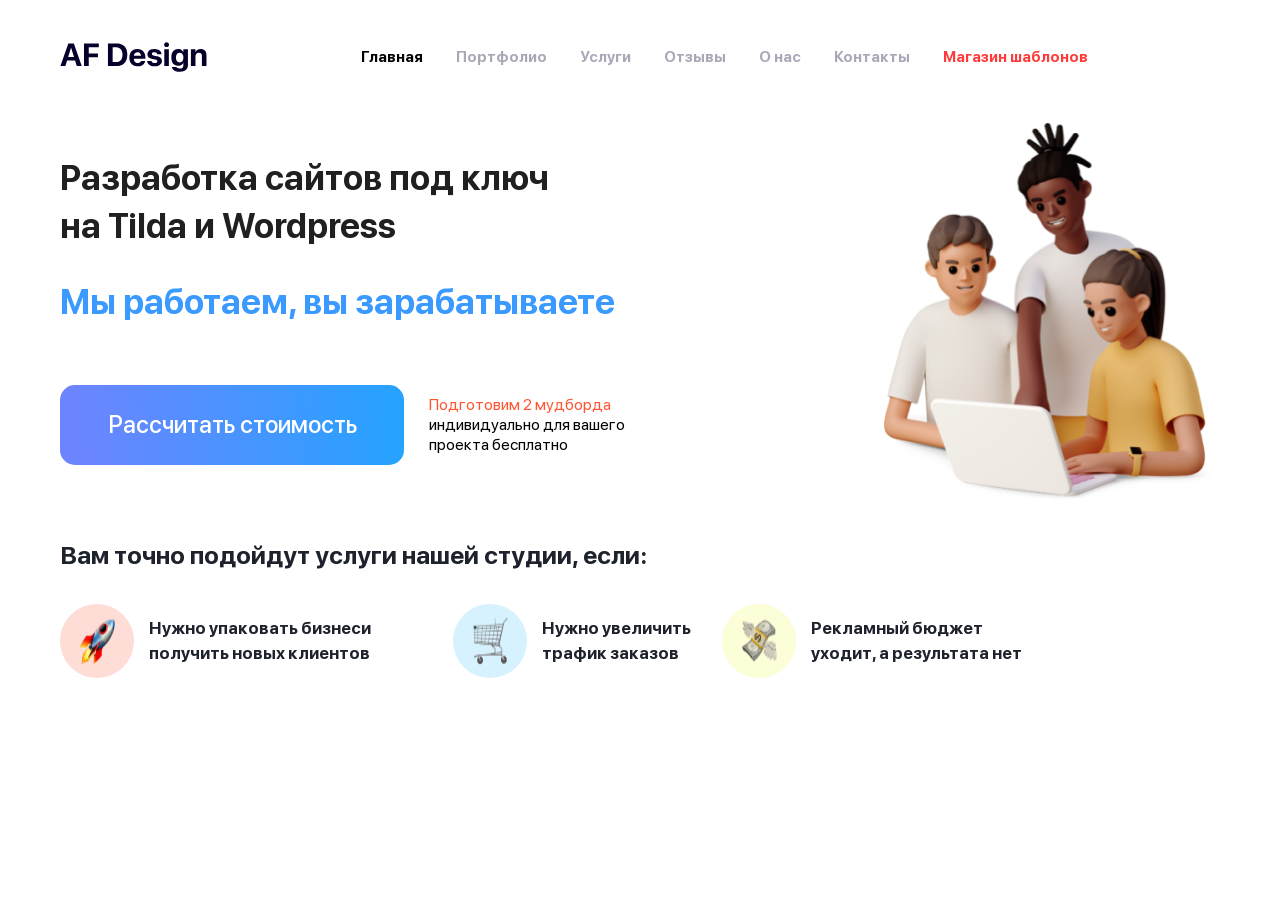
==== index.html @ 8004e356 "reasons block done" ====
<!DOCTYPE html>
<html lang="en">

<head>
  <meta charset="UTF-8">
  <meta http-equiv="X-UA-Compatible" content="IE=edge">
  <meta name="viewport" content="width=device-width, initial-scale=1.0">

  <link rel="stylesheet" href="css/normalize.css">
  <link href="css/style.min.css" rel="stylesheet">


  <title>AF Design</title>
</head>

<body>
  <section class="header">
    <div class="container header__container">

      <div class="header__nav-wrap">

        <a href="#" class="header__logo-link">
          <img class="header__logo" src="icons/AF Design.svg" alt="logo">
        </a>
        <button class="header__burger" type="button">
          <span class="header__burger-line"></span>
          <span class="header__burger-line"></span>
          <!-- <span class="header__burger-line"></span> -->
          <span class="header__burger-line"></span>
        </button>

        <nav class="header__nav nav">
          <ul class="nav__list">
            <li class="nav__item">
              <a href="#" class="nav__item-link">Главная</a>
            </li>
            <li class="nav__item">
              <a href="#" class="nav__item-link">Портфолио</a>
            </li>
            <li class="nav__item">
              <a href="#" class="nav__item-link">Услуги</a>
            </li>
            <li class="nav__item">
              <a href="#" class="nav__item-link">Отзывы</a>
            </li>
            <li class="nav__item">
              <a href="#" class="nav__item-link">О нас</a>
            </li>
            <li class="nav__item">
              <a href="#" class="nav__item-link">Контакты</a>
            </li>
            <li class="nav__item">
              <a href="#" class="nav__item-link">Магазин шаблонов</a>
            </li>
          </ul>
        </nav>

      </div>

    </div>
  </section>

  <section class="hero">
    <div class="container container-hero">
      <div class="hero__left">
        <h1 class="section-title hero__title title-reset">Разработка сайтов под ключ на Tilda и Wordpress</h1>

        <div class="section-title hero__subtitle">Мы работаем, вы зарабатываете</div>

        <div class="hero__btn-wrap">
          <button class="btn hero__btn">Рассчитать стоимость</button>

          <div class="hero__btn-text"><span>Подготовим 2 мудборда</span>
            индивидуально для вашего проекта бесплатно</div>
        </div>
      </div>

      <div class="hero__right hero__img"></div>

    </div>
  </section>

  <section class="reason">
    <div class="container">
      <h2 class="reason__title title-reset">Вам точно подойдут услуги нашей студии, если:</h2>

        <ul class="reason__list list-reset">
          <li class="reason__item">
            <div class="reason__img-block"></div>
            <div class="reason__descr">Нужно упаковать бизнеси получить новых клиентов</div>
          </li>
          <li class="reason__item">
            <div class="reason__img-block"></div>
            <div class="reason__descr">Нужно увеличить трафик заказов</div>
          </li>
          <li class="reason__item">
            <div class="reason__img-block"></div>
            <div class="reason__descr">Рекламный бюджет уходит, а результата нет</div>
          </li>
        </ul>

    </div>
  </section>



  <!-- JS -->
  <script src="js/burger.js"></script>
</body>

</html>
---- css/style.min.css ----
@font-face{font-family:"SFProDisplay";src:local("SFProDisplay Regular"),local("SFProDisplayRegular"),url("../fonts/SFProDisplayRegular.woff2") format("woff2"),url("../fonts/SFProDisplayRegular.woff") format("woff");font-weight:400;font-style:normal;font-display:swap}@font-face{font-family:"SFProDisplay";src:local("SFProDisplay Medium"),local("SFProDisplayMedium"),url("../fonts/SFProDisplayMedium.woff2") format("woff2"),url("../fonts/SFProDisplayMedium.woff") format("woff");font-weight:500;font-style:normal;font-display:swap}@font-face{font-family:"SFProDisplay";src:local("SFProDisplay Bold"),local("SFProDisplayBold"),url("../fonts/SFProDisplayBold.woff2") format("woff2"),url("../fonts/SFProDisplayBold.woff") format("woff");font-weight:700;font-style:normal;font-display:swap}html{-webkit-box-sizing:border-box;box-sizing:border-box}*{-webkit-box-sizing:inherit;box-sizing:inherit}*::before,*::after{-webkit-box-sizing:inherit;box-sizing:inherit}a{color:inherit;text-decoration:none}img,svg{max-width:100%}body{font-family:"SFProDisplay",sans-serif;font-weight:510;min-width:320px}.container{max-width:1190px;padding:0 15px;margin:0 auto}.title-reset{margin:0;padding:0}.list-reset{margin:0;padding:0;list-style:none}.nav__list{padding:0;margin:0}.nav__item{list-style:none;padding:0;margin:0}.section-title{font-weight:700;font-size:35px;line-height:48px;color:#202020}.btn{position:relative;display:inline-block;cursor:pointer;color:#fff;outline:none;background-color:#3a9aff;border-radius:3px;font-weight:510;font-size:17px;line-height:20px;z-index:10;-webkit-transition:outline .3s ease-in-out,background-color .3s ease-in-out;transition:outline .3s ease-in-out,background-color .3s ease-in-out}.btn:focus{outline:2px solid #3b32d4}.btn:hover{background-color:#2272c7}.btn:active{outline:2px solid #4543cf}.header__burger{display:none;position:relative;width:30px;height:30px;background-color:rgba(0,0,0,0);border-radius:5px;border:none;outline:none;cursor:pointer;color:#000}.header__burger-line{position:absolute;width:100%;height:3px;-webkit-transform:translateX(-50%);transform:translateX(-50%);background-color:currentColor;-webkit-transition:-webkit-transform .3s ease-in-out;transition:-webkit-transform .3s ease-in-out;transition:transform .3s ease-in-out;transition:transform .3s ease-in-out, -webkit-transform .3s ease-in-out}.header__burger-line:nth-child(1){top:25%;-webkit-transition:top .3s ease-in-out,-webkit-transform .3s ease-in-out;transition:top .3s ease-in-out,-webkit-transform .3s ease-in-out;transition:transform .3s ease-in-out,top .3s ease-in-out;transition:transform .3s ease-in-out,top .3s ease-in-out,-webkit-transform .3s ease-in-out}.header__burger-line:nth-child(2){width:70%;right:0;top:50%;-webkit-transform:translateY(-50%);transform:translateY(-50%);-webkit-transition:top .3s ease-in-out,-webkit-transform .3s ease-in-out;transition:top .3s ease-in-out,-webkit-transform .3s ease-in-out;transition:transform .3s ease-in-out,top .3s ease-in-out;transition:transform .3s ease-in-out,top .3s ease-in-out,-webkit-transform .3s ease-in-out}.header__burger-line:nth-child(3){bottom:25%;-webkit-transition:bottom .3s ease-in-out,-webkit-transform .3s ease-in-out;transition:bottom .3s ease-in-out,-webkit-transform .3s ease-in-out;transition:transform .3s ease-in-out,bottom .3s ease-in-out;transition:transform .3s ease-in-out,bottom .3s ease-in-out,-webkit-transform .3s ease-in-out}.burger--active .header__burger-line:nth-child(1){top:50%;left:0%;-webkit-transform:rotate(45deg);transform:rotate(45deg);-webkit-transition:top .3s ease-in-out,-webkit-transform .3s ease-in-out;transition:top .3s ease-in-out,-webkit-transform .3s ease-in-out;transition:transform .3s ease-in-out,top .3s ease-in-out;transition:transform .3s ease-in-out,top .3s ease-in-out,-webkit-transform .3s ease-in-out}.burger--active .header__burger-line:nth-child(2){top:50%;left:15%;-webkit-transform:rotate(-45deg);transform:rotate(-45deg);opacity:0;-webkit-transition:top .3s ease-in-out,opacity .4s ease-in-out,-webkit-transform .3s ease-in-out;transition:top .3s ease-in-out,opacity .4s ease-in-out,-webkit-transform .3s ease-in-out;transition:transform .3s ease-in-out,top .3s ease-in-out,opacity .4s ease-in-out;transition:transform .3s ease-in-out,top .3s ease-in-out,opacity .4s ease-in-out,-webkit-transform .3s ease-in-out}.burger--active .header__burger-line:nth-child(3){top:50%;left:0%;-webkit-transform:rotate(-45deg);transform:rotate(-45deg);-webkit-transition:bottom .3s ease-in-out,-webkit-transform .3s ease-in-out;transition:bottom .3s ease-in-out,-webkit-transform .3s ease-in-out;transition:transform .3s ease-in-out,bottom .3s ease-in-out;transition:transform .3s ease-in-out,bottom .3s ease-in-out,-webkit-transform .3s ease-in-out}.header{padding-top:42px;padding-bottom:21px}.header__nav-wrap{display:-webkit-box;display:-ms-flexbox;display:flex;-webkit-box-align:center;-ms-flex-align:center;align-items:center}.header__logo-link{position:relative;display:-webkit-box;display:-ms-flexbox;display:flex;outline:none;margin-right:154px;z-index:110}.nav__list{display:-webkit-box;display:-ms-flexbox;display:flex}.nav__item:not(:last-child){margin-right:33px}.nav__item-link{position:relative;font-size:15px;font-weight:510;line-height:18px;color:#aaa8b6;outline:none}.nav__item:first-child .nav__item-link{color:#000}.nav__item:last-child .nav__item-link{color:#ff3a3a}.nav__item-link::after{content:" ";position:absolute;width:100%;height:2px;left:0;bottom:-7px;background-color:#aaa8b6;-webkit-transform:scaleX(0);transform:scaleX(0);-webkit-transition:background-color .3s ease-in-out,-webkit-transform .3s ease-in-out;transition:background-color .3s ease-in-out,-webkit-transform .3s ease-in-out;transition:transform .3s ease-in-out,background-color .3s ease-in-out;transition:transform .3s ease-in-out,background-color .3s ease-in-out,-webkit-transform .3s ease-in-out}.nav__item-link:focus::after{-webkit-transform:scaleX(100%);transform:scaleX(100%)}.nav__item-link:hover::after{-webkit-transform:scaleX(100%);transform:scaleX(100%)}.nav__item-link:active::after{-webkit-transform:scaleX(100%);transform:scaleX(100%);background-color:#ff3a3a}@media(max-width: 1024px){.header__logo-link{margin-right:0}.header__nav-wrap{-webkit-box-pack:justify;-ms-flex-pack:justify;justify-content:space-between}}@media(max-width: 900px){.header__burger{display:block;z-index:110}.header__nav{position:absolute;right:0;top:0;width:100%;height:100vh;padding:30px;padding-top:150px;background-color:#fff;-webkit-box-shadow:0 0 25px #888;box-shadow:0 0 25px #888;overflow-y:auto;-webkit-transform:translateY(-120%);transform:translateY(-120%);visibility:hidden;z-index:100;-webkit-transition:-webkit-transform .3s ease-in-out;transition:-webkit-transform .3s ease-in-out;transition:transform .3s ease-in-out;transition:transform .3s ease-in-out, -webkit-transform .3s ease-in-out}.header__nav .nav__list{-webkit-box-orient:vertical;-webkit-box-direction:normal;-ms-flex-direction:column;flex-direction:column;-webkit-box-pack:start;-ms-flex-pack:start;justify-content:flex-start;text-align:center}.header__nav--active{visibility:visible;opacity:1;-webkit-transform:none;transform:none}.stop-scroll{overflow:hidden}.nav__item{margin-right:0}.nav__item:not(:last-child){margin-right:0;margin-bottom:50px}.header__burger{display:block}}.hero{padding-top:30px;padding-bottom:13px}.container-hero{display:-webkit-box;display:-ms-flexbox;display:flex}.hero__img{background-image:url("../img/hero-img.png");background-position:center right;background-size:contain;background-repeat:no-repeat}.hero__left{width:60%}.hero__right{width:100%}.hero__title{max-width:500px;padding-top:31px;margin-bottom:28px}.hero__subtitle{margin-bottom:59px;line-height:48px;color:#3a9aff}.hero__btn-wrap{width:100%;display:-webkit-box;display:-ms-flexbox;display:flex;-webkit-box-align:center;-ms-flex-align:center;align-items:center;margin-bottom:38px}.hero__btn{display:block;width:344px;min-height:80px;padding:28px 40px;margin-right:25px;background:linear-gradient(266.96deg, #25A3FF 0%, #6D84FF 97.16%);border:none;border-radius:15px;text-align:center;font-weight:500;font-size:24px;line-height:24px;color:#fff;outline:none}.hero__btn::before{content:"";display:block;opacity:0;position:absolute;top:0;left:0;width:100%;height:100%;background:linear-gradient(266.96deg, #25A3FF 0%, #6D84FF 1.16%);border-radius:15px;-webkit-transition:opacity .5s ease-in-out;transition:opacity .5s ease-in-out;z-index:-1000}.hero__btn:hover::before{opacity:1}.hero__btn-text{width:232px;min-height:60px;font-weight:400;font-size:16px;line-height:20px}.hero__btn-text span{color:#ff5631}@media(max-width: 800px){.hero__right{display:none}.container-hero{-webkit-box-pack:center;-ms-flex-pack:center;justify-content:center}.hero__left{width:100%;text-align:center}.hero__title{max-width:100%}.hero__btn-wrap{-webkit-box-pack:center;-ms-flex-pack:center;justify-content:center}}@media(max-width: 600px){.hero__btn-text{display:none}.section-title{font-size:25px}.hero__title{margin-bottom:10px}.hero__subtitle{margin-bottom:28px}.hero__btn{margin-right:0;width:100%}}@media(max-width: 428px){.hero__subtitle{font-size:20px}.hero__btn-wrap{margin-bottom:0}}.reason{padding-top:15px}.reason__title{margin-bottom:25px;font-weight:700;font-size:25px;line-height:48px;color:#1d222d}.reason__list{display:-webkit-box;display:-ms-flexbox;display:flex;-webkit-box-align:center;-ms-flex-align:center;align-items:center;-ms-flex-wrap:wrap;flex-wrap:wrap}.reason__item{display:-webkit-box;display:-ms-flexbox;display:flex;-webkit-box-pack:center;-ms-flex-pack:center;justify-content:center;-webkit-box-align:center;-ms-flex-align:center;align-items:center}.reason__item:not(:last-child){margin-right:54px}.reason__item:nth-child(2){margin-right:20px}.reason__item:nth-child(1) .reason__img-block{background-image:url(../icons/reasons/reasons-1.png);background-color:#feddd6}.reason__item:nth-child(2) .reason__img-block{background-image:url(../icons/reasons/reasons-2.png);background-color:#d6f2fe}.reason__item:nth-child(3) .reason__img-block{background-image:url(../icons/reasons/reasons-3.png);background-color:#fbfed6}.reason__img-block{width:74px;height:74px;padding:13px 20px;margin-right:15px;border-radius:100%;background-position:center center;background-size:35px 48px;background-repeat:no-repeat}.reason__descr{max-width:250px;font-weight:700;font-size:17px;line-height:25px;color:#1d222d}.reason__item:nth-child(1) .reason__descr{max-width:250px}.reason__item:nth-child(2) .reason__descr{max-width:160px}.reason__item:nth-child(3) .reason__descr{max-width:220px}@media(max-width: 1024px){.reason__item{margin-bottom:10px}}@media(max-width: 428px){.reason__title{font-size:20px;line-height:30px;text-align:center}.reason__item:nth-child(1) .reason__descr{max-width:200px}.reason__descr{font-size:15px}.reason__list{-webkit-box-pack:center;-ms-flex-pack:center;justify-content:center}.reason__item:not(:last-child){margin-right:0}.reason__item:nth-child(1) .reason__descr{max-width:200px}.reason__item:nth-child(2) .reason__descr{max-width:200px}.reason__item:nth-child(3) .reason__descr{max-width:200px}.reason__item{margin-bottom:15px}}/*# sourceMappingURL=style.min.css.map */
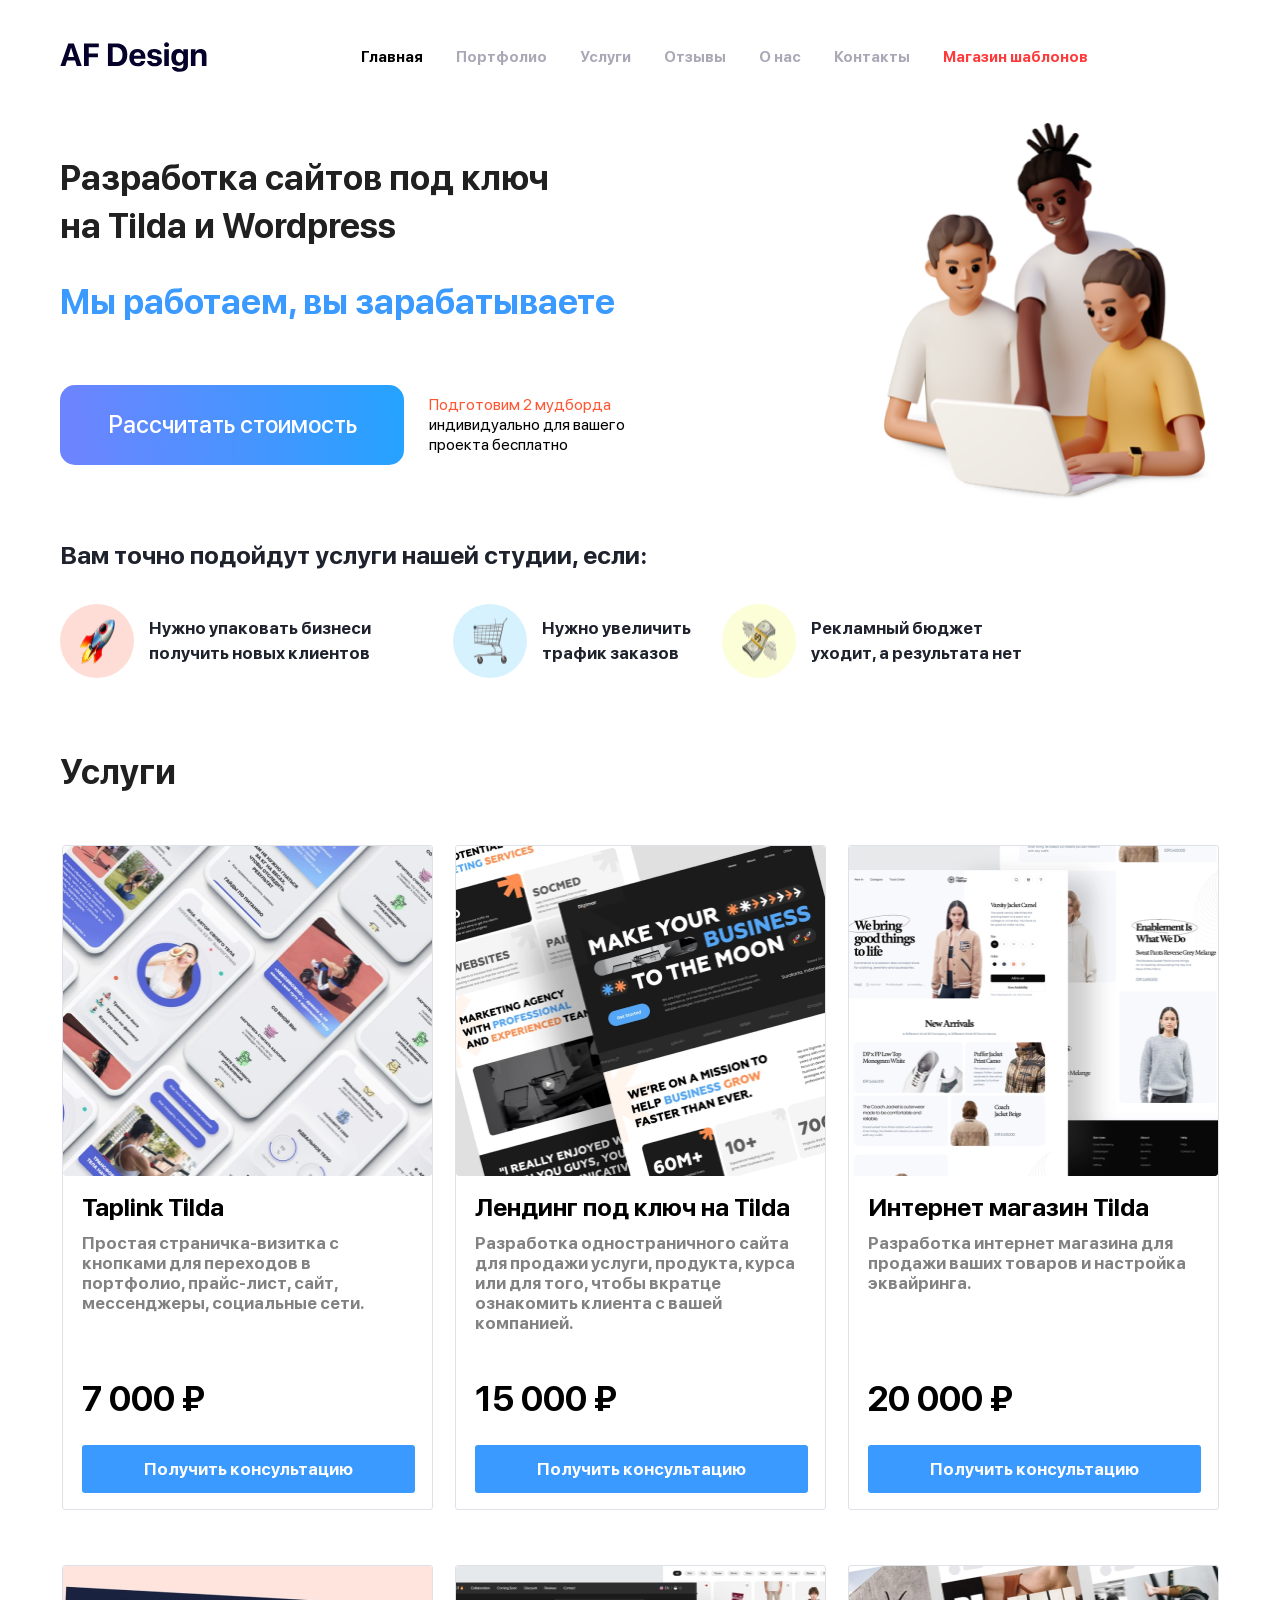
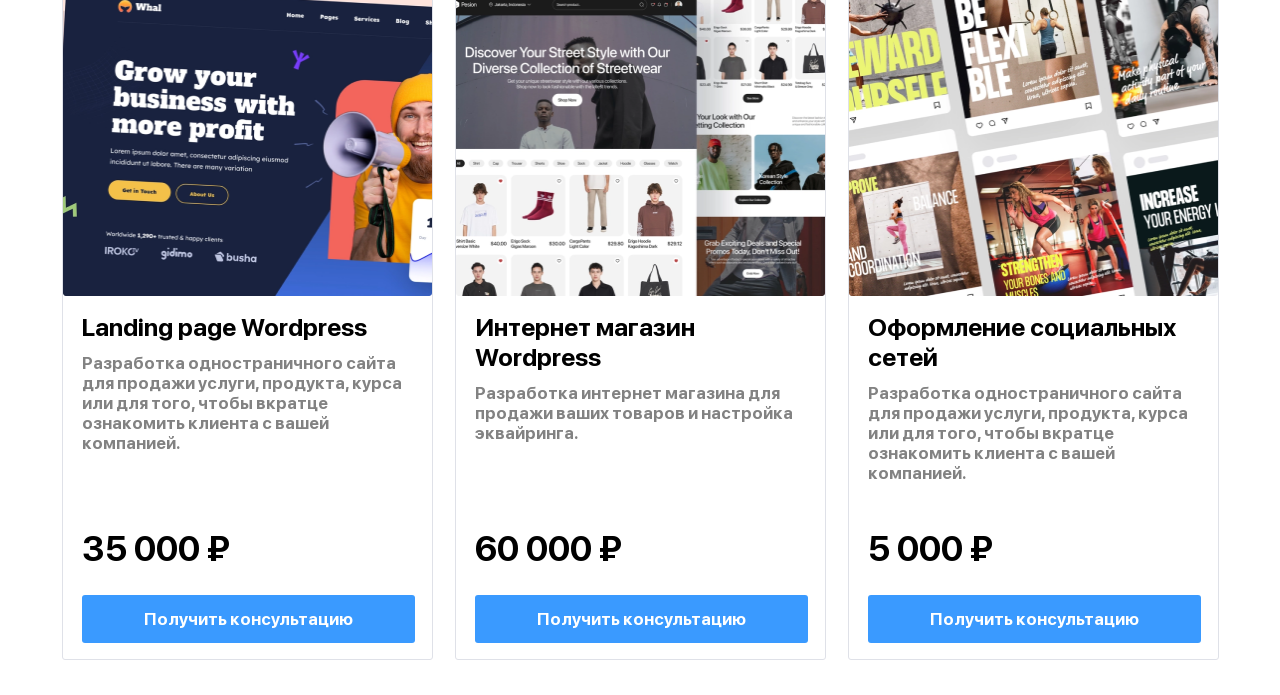
==== commit 48e0a439: "service section done" ====
--- a/index.html
+++ b/index.html
@@ -6,7 +6,7 @@
   <meta http-equiv="X-UA-Compatible" content="IE=edge">
   <meta name="viewport" content="width=device-width, initial-scale=1.0">
 
-  <link rel="stylesheet" href="css/normalize.css">
+  <link href="css/normalize.css" rel="stylesheet">
   <link href="css/style.min.css" rel="stylesheet">
 
 
@@ -19,7 +19,7 @@
 
       <div class="header__nav-wrap">
 
-        <a href="#" class="header__logo-link">
+        <a class="header__logo-link" href="#">
           <img class="header__logo" src="icons/AF Design.svg" alt="logo">
         </a>
         <button class="header__burger" type="button">
@@ -32,25 +32,25 @@
         <nav class="header__nav nav">
           <ul class="nav__list">
             <li class="nav__item">
-              <a href="#" class="nav__item-link">Главная</a>
-            </li>
-            <li class="nav__item">
-              <a href="#" class="nav__item-link">Портфолио</a>
-            </li>
-            <li class="nav__item">
-              <a href="#" class="nav__item-link">Услуги</a>
-            </li>
-            <li class="nav__item">
-              <a href="#" class="nav__item-link">Отзывы</a>
-            </li>
-            <li class="nav__item">
-              <a href="#" class="nav__item-link">О нас</a>
-            </li>
-            <li class="nav__item">
-              <a href="#" class="nav__item-link">Контакты</a>
-            </li>
-            <li class="nav__item">
-              <a href="#" class="nav__item-link">Магазин шаблонов</a>
+              <a class="nav__item-link" href="#">Главная</a>
+            </li>
+            <li class="nav__item">
+              <a class="nav__item-link" href="#">Портфолио</a>
+            </li>
+            <li class="nav__item">
+              <a class="nav__item-link" href="#">Услуги</a>
+            </li>
+            <li class="nav__item">
+              <a class="nav__item-link" href="#">Отзывы</a>
+            </li>
+            <li class="nav__item">
+              <a class="nav__item-link" href="#">О нас</a>
+            </li>
+            <li class="nav__item">
+              <a class="nav__item-link" href="#">Контакты</a>
+            </li>
+            <li class="nav__item">
+              <a class="nav__item-link" href="#">Магазин шаблонов</a>
             </li>
           </ul>
         </nav>
@@ -84,21 +84,125 @@
     <div class="container">
       <h2 class="reason__title title-reset">Вам точно подойдут услуги нашей студии, если:</h2>
 
-        <ul class="reason__list list-reset">
-          <li class="reason__item">
-            <div class="reason__img-block"></div>
-            <div class="reason__descr">Нужно упаковать бизнеси получить новых клиентов</div>
-          </li>
-          <li class="reason__item">
-            <div class="reason__img-block"></div>
-            <div class="reason__descr">Нужно увеличить трафик заказов</div>
-          </li>
-          <li class="reason__item">
-            <div class="reason__img-block"></div>
-            <div class="reason__descr">Рекламный бюджет уходит, а результата нет</div>
-          </li>
-        </ul>
-
+      <ul class="reason__list list-reset">
+        <li class="reason__item">
+          <div class="reason__img-block"></div>
+          <div class="reason__descr">Нужно упаковать бизнеси получить новых клиентов</div>
+        </li>
+        <li class="reason__item">
+          <div class="reason__img-block"></div>
+          <div class="reason__descr">Нужно увеличить трафик заказов</div>
+        </li>
+        <li class="reason__item">
+          <div class="reason__img-block"></div>
+          <div class="reason__descr">Рекламный бюджет уходит, а результата нет</div>
+        </li>
+      </ul>
+
+    </div>
+  </section>
+
+  <section class="service">
+    <div class="container">
+      <h2 class="section-title service__title title-reset">Услуги</h2>
+
+      <ul class="service__list list-reset">
+        <li class="service__item">
+
+          <div class="service__item-top">
+            <img class="service__item-img" src="img/service/taplink.png" alt="taplink">
+          </div>
+
+          <div class="service__item-bottom">
+            <h3 class="service__item-title title-reset">Taplink Tilda</h3>
+            <p class="service__item-text descr-reset">Простая страничка-визитка с кнопками для переходов в портфолио, прайс-лист, сайт, мессенджеры, социальные сети.
+            </p>
+            <span class="service__item-price">7 000 ₽ </span>
+            <button class="btn service__btn">Получить консультацию</button>
+          </div>
+
+
+
+        </li>
+        <li class="service__item">
+
+          <div class="service__item-top">
+            <img class="service__item-img" src="img/service/landing-tilda.png" alt="landing-tilda">
+          </div>
+
+
+          <div class="service__item-bottom">
+            <h3 class="service__item-title title-reset">Лендинг под ключ на Tilda</h3>
+            <p class="service__item-text descr-reset">Разработка одностраничного сайта для продажи услуги, продукта, курса или для того, чтобы вкратце ознакомить клиента с вашей компанией.</p>
+            <span class="service__item-price">15 000 ₽ </span>
+            <button class="btn service__btn">Получить консультацию</button>
+          </div>
+
+
+        </li>
+        <li class="service__item">
+
+          <div class="service__item-top">
+            <img class="service__item-img" src="img/service/eshop-tilda.png" alt="eshop-tilda">
+          </div>
+
+
+          <div class="service__item-bottom">
+            <h3 class="service__item-title title-reset">Интернет магазин Tilda</h3>
+            <p class="service__item-text descr-reset">Разработка интернет магазина для продажи ваших товаров и настройка эквайринга.</p>
+            <span class="service__item-price">20 000 ₽ </span>
+            <button class="btn service__btn">Получить консультацию</button>
+          </div>
+
+
+        </li>
+        <li class="service__item">
+
+          <div class="service__item-top">
+            <img class="service__item-img" src="img/service/landing-wordpress.png" alt="landing-wordpress">
+          </div>
+
+
+          <div class="service__item-bottom">
+            <h3 class="service__item-title title-reset">Landing page Wordpress</h3>
+            <p class="service__item-text descr-reset">Разработка одностраничного сайта для продажи услуги, продукта, курса или для того, чтобы вкратце ознакомить клиента с вашей компанией.</p>
+            <span class="service__item-price">35 000 ₽ </span>
+            <button class="btn service__btn">Получить консультацию</button>
+          </div>
+
+
+        </li>
+        <li class="service__item">
+
+          <div class="service__item-top">
+            <img class="service__item-img" src="img/service/eshop-wordpress.png" alt="eshop-wordpress">
+          </div>
+
+
+          <div class="service__item-bottom">
+            <h3 class="service__item-title title-reset">Интернет магазин Wordpress</h3>
+            <p class="service__item-text descr-reset">Разработка интернет магазина для продажи ваших товаров и настройка эквайринга.</p>
+            <span class="service__item-price">60 000 ₽ </span>
+            <button class="btn service__btn">Получить консультацию</button>
+          </div>
+
+
+        </li>
+        <li class="service__item">
+
+          <div class="service__item-top">
+            <img class="service__item-img" src="img/service/social.png" alt="social">
+          </div>
+
+
+          <div class="service__item-bottom">
+            <h3 class="service__item-title title-reset">Оформление социальных сетей</h3>
+            <p class="service__item-text descr-reset">Разработка одностраничного сайта для продажи услуги, продукта, курса или для того, чтобы вкратце ознакомить клиента с вашей компанией.</p>
+            <span class="service__item-price">5 000 ₽ </span>
+            <button class="btn service__btn">Получить консультацию</button>
+          </div>
+        </li>
+      </ul>
     </div>
   </section>
 
--- a/css/style.min.css
+++ b/css/style.min.css
@@ -1 +1 @@
-@font-face{font-family:"SFProDisplay";src:local("SFProDisplay Regular"),local("SFProDisplayRegular"),url("../fonts/SFProDisplayRegular.woff2") format("woff2"),url("../fonts/SFProDisplayRegular.woff") format("woff");font-weight:400;font-style:normal;font-display:swap}@font-face{font-family:"SFProDisplay";src:local("SFProDisplay Medium"),local("SFProDisplayMedium"),url("../fonts/SFProDisplayMedium.woff2") format("woff2"),url("../fonts/SFProDisplayMedium.woff") format("woff");font-weight:500;font-style:normal;font-display:swap}@font-face{font-family:"SFProDisplay";src:local("SFProDisplay Bold"),local("SFProDisplayBold"),url("../fonts/SFProDisplayBold.woff2") format("woff2"),url("../fonts/SFProDisplayBold.woff") format("woff");font-weight:700;font-style:normal;font-display:swap}html{-webkit-box-sizing:border-box;box-sizing:border-box}*{-webkit-box-sizing:inherit;box-sizing:inherit}*::before,*::after{-webkit-box-sizing:inherit;box-sizing:inherit}a{color:inherit;text-decoration:none}img,svg{max-width:100%}body{font-family:"SFProDisplay",sans-serif;font-weight:510;min-width:320px}.container{max-width:1190px;padding:0 15px;margin:0 auto}.title-reset{margin:0;padding:0}.list-reset{margin:0;padding:0;list-style:none}.nav__list{padding:0;margin:0}.nav__item{list-style:none;padding:0;margin:0}.section-title{font-weight:700;font-size:35px;line-height:48px;color:#202020}.btn{position:relative;display:inline-block;cursor:pointer;color:#fff;outline:none;background-color:#3a9aff;border-radius:3px;font-weight:510;font-size:17px;line-height:20px;z-index:10;-webkit-transition:outline .3s ease-in-out,background-color .3s ease-in-out;transition:outline .3s ease-in-out,background-color .3s ease-in-out}.btn:focus{outline:2px solid #3b32d4}.btn:hover{background-color:#2272c7}.btn:active{outline:2px solid #4543cf}.header__burger{display:none;position:relative;width:30px;height:30px;background-color:rgba(0,0,0,0);border-radius:5px;border:none;outline:none;cursor:pointer;color:#000}.header__burger-line{position:absolute;width:100%;height:3px;-webkit-transform:translateX(-50%);transform:translateX(-50%);background-color:currentColor;-webkit-transition:-webkit-transform .3s ease-in-out;transition:-webkit-transform .3s ease-in-out;transition:transform .3s ease-in-out;transition:transform .3s ease-in-out, -webkit-transform .3s ease-in-out}.header__burger-line:nth-child(1){top:25%;-webkit-transition:top .3s ease-in-out,-webkit-transform .3s ease-in-out;transition:top .3s ease-in-out,-webkit-transform .3s ease-in-out;transition:transform .3s ease-in-out,top .3s ease-in-out;transition:transform .3s ease-in-out,top .3s ease-in-out,-webkit-transform .3s ease-in-out}.header__burger-line:nth-child(2){width:70%;right:0;top:50%;-webkit-transform:translateY(-50%);transform:translateY(-50%);-webkit-transition:top .3s ease-in-out,-webkit-transform .3s ease-in-out;transition:top .3s ease-in-out,-webkit-transform .3s ease-in-out;transition:transform .3s ease-in-out,top .3s ease-in-out;transition:transform .3s ease-in-out,top .3s ease-in-out,-webkit-transform .3s ease-in-out}.header__burger-line:nth-child(3){bottom:25%;-webkit-transition:bottom .3s ease-in-out,-webkit-transform .3s ease-in-out;transition:bottom .3s ease-in-out,-webkit-transform .3s ease-in-out;transition:transform .3s ease-in-out,bottom .3s ease-in-out;transition:transform .3s ease-in-out,bottom .3s ease-in-out,-webkit-transform .3s ease-in-out}.burger--active .header__burger-line:nth-child(1){top:50%;left:0%;-webkit-transform:rotate(45deg);transform:rotate(45deg);-webkit-transition:top .3s ease-in-out,-webkit-transform .3s ease-in-out;transition:top .3s ease-in-out,-webkit-transform .3s ease-in-out;transition:transform .3s ease-in-out,top .3s ease-in-out;transition:transform .3s ease-in-out,top .3s ease-in-out,-webkit-transform .3s ease-in-out}.burger--active .header__burger-line:nth-child(2){top:50%;left:15%;-webkit-transform:rotate(-45deg);transform:rotate(-45deg);opacity:0;-webkit-transition:top .3s ease-in-out,opacity .4s ease-in-out,-webkit-transform .3s ease-in-out;transition:top .3s ease-in-out,opacity .4s ease-in-out,-webkit-transform .3s ease-in-out;transition:transform .3s ease-in-out,top .3s ease-in-out,opacity .4s ease-in-out;transition:transform .3s ease-in-out,top .3s ease-in-out,opacity .4s ease-in-out,-webkit-transform .3s ease-in-out}.burger--active .header__burger-line:nth-child(3){top:50%;left:0%;-webkit-transform:rotate(-45deg);transform:rotate(-45deg);-webkit-transition:bottom .3s ease-in-out,-webkit-transform .3s ease-in-out;transition:bottom .3s ease-in-out,-webkit-transform .3s ease-in-out;transition:transform .3s ease-in-out,bottom .3s ease-in-out;transition:transform .3s ease-in-out,bottom .3s ease-in-out,-webkit-transform .3s ease-in-out}.header{padding-top:42px;padding-bottom:21px}.header__nav-wrap{display:-webkit-box;display:-ms-flexbox;display:flex;-webkit-box-align:center;-ms-flex-align:center;align-items:center}.header__logo-link{position:relative;display:-webkit-box;display:-ms-flexbox;display:flex;outline:none;margin-right:154px;z-index:110}.nav__list{display:-webkit-box;display:-ms-flexbox;display:flex}.nav__item:not(:last-child){margin-right:33px}.nav__item-link{position:relative;font-size:15px;font-weight:510;line-height:18px;color:#aaa8b6;outline:none}.nav__item:first-child .nav__item-link{color:#000}.nav__item:last-child .nav__item-link{color:#ff3a3a}.nav__item-link::after{content:" ";position:absolute;width:100%;height:2px;left:0;bottom:-7px;background-color:#aaa8b6;-webkit-transform:scaleX(0);transform:scaleX(0);-webkit-transition:background-color .3s ease-in-out,-webkit-transform .3s ease-in-out;transition:background-color .3s ease-in-out,-webkit-transform .3s ease-in-out;transition:transform .3s ease-in-out,background-color .3s ease-in-out;transition:transform .3s ease-in-out,background-color .3s ease-in-out,-webkit-transform .3s ease-in-out}.nav__item-link:focus::after{-webkit-transform:scaleX(100%);transform:scaleX(100%)}.nav__item-link:hover::after{-webkit-transform:scaleX(100%);transform:scaleX(100%)}.nav__item-link:active::after{-webkit-transform:scaleX(100%);transform:scaleX(100%);background-color:#ff3a3a}@media(max-width: 1024px){.header__logo-link{margin-right:0}.header__nav-wrap{-webkit-box-pack:justify;-ms-flex-pack:justify;justify-content:space-between}}@media(max-width: 900px){.header__burger{display:block;z-index:110}.header__nav{position:absolute;right:0;top:0;width:100%;height:100vh;padding:30px;padding-top:150px;background-color:#fff;-webkit-box-shadow:0 0 25px #888;box-shadow:0 0 25px #888;overflow-y:auto;-webkit-transform:translateY(-120%);transform:translateY(-120%);visibility:hidden;z-index:100;-webkit-transition:-webkit-transform .3s ease-in-out;transition:-webkit-transform .3s ease-in-out;transition:transform .3s ease-in-out;transition:transform .3s ease-in-out, -webkit-transform .3s ease-in-out}.header__nav .nav__list{-webkit-box-orient:vertical;-webkit-box-direction:normal;-ms-flex-direction:column;flex-direction:column;-webkit-box-pack:start;-ms-flex-pack:start;justify-content:flex-start;text-align:center}.header__nav--active{visibility:visible;opacity:1;-webkit-transform:none;transform:none}.stop-scroll{overflow:hidden}.nav__item{margin-right:0}.nav__item:not(:last-child){margin-right:0;margin-bottom:50px}.header__burger{display:block}}.hero{padding-top:30px;padding-bottom:13px}.container-hero{display:-webkit-box;display:-ms-flexbox;display:flex}.hero__img{background-image:url("../img/hero-img.png");background-position:center right;background-size:contain;background-repeat:no-repeat}.hero__left{width:60%}.hero__right{width:100%}.hero__title{max-width:500px;padding-top:31px;margin-bottom:28px}.hero__subtitle{margin-bottom:59px;line-height:48px;color:#3a9aff}.hero__btn-wrap{width:100%;display:-webkit-box;display:-ms-flexbox;display:flex;-webkit-box-align:center;-ms-flex-align:center;align-items:center;margin-bottom:38px}.hero__btn{display:block;width:344px;min-height:80px;padding:28px 40px;margin-right:25px;background:linear-gradient(266.96deg, #25A3FF 0%, #6D84FF 97.16%);border:none;border-radius:15px;text-align:center;font-weight:500;font-size:24px;line-height:24px;color:#fff;outline:none}.hero__btn::before{content:"";display:block;opacity:0;position:absolute;top:0;left:0;width:100%;height:100%;background:linear-gradient(266.96deg, #25A3FF 0%, #6D84FF 1.16%);border-radius:15px;-webkit-transition:opacity .5s ease-in-out;transition:opacity .5s ease-in-out;z-index:-1000}.hero__btn:hover::before{opacity:1}.hero__btn-text{width:232px;min-height:60px;font-weight:400;font-size:16px;line-height:20px}.hero__btn-text span{color:#ff5631}@media(max-width: 800px){.hero__right{display:none}.container-hero{-webkit-box-pack:center;-ms-flex-pack:center;justify-content:center}.hero__left{width:100%;text-align:center}.hero__title{max-width:100%}.hero__btn-wrap{-webkit-box-pack:center;-ms-flex-pack:center;justify-content:center}}@media(max-width: 600px){.hero__btn-text{display:none}.section-title{font-size:25px}.hero__title{margin-bottom:10px}.hero__subtitle{margin-bottom:28px}.hero__btn{margin-right:0;width:100%}}@media(max-width: 428px){.hero__subtitle{font-size:20px}.hero__btn-wrap{margin-bottom:0}}.reason{padding-top:15px}.reason__title{margin-bottom:25px;font-weight:700;font-size:25px;line-height:48px;color:#1d222d}.reason__list{display:-webkit-box;display:-ms-flexbox;display:flex;-webkit-box-align:center;-ms-flex-align:center;align-items:center;-ms-flex-wrap:wrap;flex-wrap:wrap}.reason__item{display:-webkit-box;display:-ms-flexbox;display:flex;-webkit-box-pack:center;-ms-flex-pack:center;justify-content:center;-webkit-box-align:center;-ms-flex-align:center;align-items:center}.reason__item:not(:last-child){margin-right:54px}.reason__item:nth-child(2){margin-right:20px}.reason__item:nth-child(1) .reason__img-block{background-image:url(../icons/reasons/reasons-1.png);background-color:#feddd6}.reason__item:nth-child(2) .reason__img-block{background-image:url(../icons/reasons/reasons-2.png);background-color:#d6f2fe}.reason__item:nth-child(3) .reason__img-block{background-image:url(../icons/reasons/reasons-3.png);background-color:#fbfed6}.reason__img-block{width:74px;height:74px;padding:13px 20px;margin-right:15px;border-radius:100%;background-position:center center;background-size:35px 48px;background-repeat:no-repeat}.reason__descr{max-width:250px;font-weight:700;font-size:17px;line-height:25px;color:#1d222d}.reason__item:nth-child(1) .reason__descr{max-width:250px}.reason__item:nth-child(2) .reason__descr{max-width:160px}.reason__item:nth-child(3) .reason__descr{max-width:220px}@media(max-width: 1024px){.reason__item{margin-bottom:10px}}@media(max-width: 428px){.reason__title{font-size:20px;line-height:30px;text-align:center}.reason__item:nth-child(1) .reason__descr{max-width:200px}.reason__descr{font-size:15px}.reason__list{-webkit-box-pack:center;-ms-flex-pack:center;justify-content:center}.reason__item:not(:last-child){margin-right:0}.reason__item:nth-child(1) .reason__descr{max-width:200px}.reason__item:nth-child(2) .reason__descr{max-width:200px}.reason__item:nth-child(3) .reason__descr{max-width:200px}.reason__item{margin-bottom:15px}}/*# sourceMappingURL=style.min.css.map */+@font-face{font-family:"SFProDisplay";src:local("SFProDisplay Regular"),local("SFProDisplayRegular"),url("../fonts/SFProDisplayRegular.woff2") format("woff2"),url("../fonts/SFProDisplayRegular.woff") format("woff");font-weight:400;font-style:normal;font-display:swap}@font-face{font-family:"SFProDisplay";src:local("SFProDisplay Medium"),local("SFProDisplayMedium"),url("../fonts/SFProDisplayMedium.woff2") format("woff2"),url("../fonts/SFProDisplayMedium.woff") format("woff");font-weight:500;font-style:normal;font-display:swap}@font-face{font-family:"SFProDisplay";src:local("SFProDisplay Bold"),local("SFProDisplayBold"),url("../fonts/SFProDisplayBold.woff2") format("woff2"),url("../fonts/SFProDisplayBold.woff") format("woff");font-weight:700;font-style:normal;font-display:swap}html{-webkit-box-sizing:border-box;box-sizing:border-box}*{-webkit-box-sizing:inherit;box-sizing:inherit}*::before,*::after{-webkit-box-sizing:inherit;box-sizing:inherit}a{color:inherit;text-decoration:none}img,svg{max-width:100%}body{font-family:"SFProDisplay",sans-serif;font-weight:510;min-width:320px}.container{max-width:1190px;padding:0 15px;margin:0 auto}.title-reset{margin:0;padding:0}.descr-reset{margin:0;padding:0}.list-reset{margin:0;padding:0;list-style:none}.nav__list{padding:0;margin:0}.nav__item{list-style:none;padding:0;margin:0}.section-title{font-weight:700;font-size:35px;line-height:48px;color:#202020}.btn{position:relative;display:inline-block;cursor:pointer;color:#fff;outline:none;background-color:#3a9aff;border-radius:3px;font-weight:510;font-size:17px;line-height:20px;z-index:10;-webkit-transition:outline .3s ease-in-out,background-color .3s ease-in-out;transition:outline .3s ease-in-out,background-color .3s ease-in-out}.btn:focus{outline:2px solid #3b32d4}.btn:hover{background-color:#2272c7}.btn:active{outline:2px solid #4543cf}.header__burger{display:none;position:relative;width:30px;height:30px;background-color:rgba(0,0,0,0);border-radius:5px;border:none;outline:none;cursor:pointer;color:#000}.header__burger-line{position:absolute;width:100%;height:3px;-webkit-transform:translateX(-50%);transform:translateX(-50%);background-color:currentColor;-webkit-transition:-webkit-transform .3s ease-in-out;transition:-webkit-transform .3s ease-in-out;transition:transform .3s ease-in-out;transition:transform .3s ease-in-out, -webkit-transform .3s ease-in-out}.header__burger-line:nth-child(1){top:25%;-webkit-transition:top .3s ease-in-out,-webkit-transform .3s ease-in-out;transition:top .3s ease-in-out,-webkit-transform .3s ease-in-out;transition:transform .3s ease-in-out,top .3s ease-in-out;transition:transform .3s ease-in-out,top .3s ease-in-out,-webkit-transform .3s ease-in-out}.header__burger-line:nth-child(2){width:70%;right:0;top:50%;-webkit-transform:translateY(-50%);transform:translateY(-50%);-webkit-transition:top .3s ease-in-out,-webkit-transform .3s ease-in-out;transition:top .3s ease-in-out,-webkit-transform .3s ease-in-out;transition:transform .3s ease-in-out,top .3s ease-in-out;transition:transform .3s ease-in-out,top .3s ease-in-out,-webkit-transform .3s ease-in-out}.header__burger-line:nth-child(3){bottom:25%;-webkit-transition:bottom .3s ease-in-out,-webkit-transform .3s ease-in-out;transition:bottom .3s ease-in-out,-webkit-transform .3s ease-in-out;transition:transform .3s ease-in-out,bottom .3s ease-in-out;transition:transform .3s ease-in-out,bottom .3s ease-in-out,-webkit-transform .3s ease-in-out}.burger--active .header__burger-line:nth-child(1){top:50%;left:0%;-webkit-transform:rotate(45deg);transform:rotate(45deg);-webkit-transition:top .3s ease-in-out,-webkit-transform .3s ease-in-out;transition:top .3s ease-in-out,-webkit-transform .3s ease-in-out;transition:transform .3s ease-in-out,top .3s ease-in-out;transition:transform .3s ease-in-out,top .3s ease-in-out,-webkit-transform .3s ease-in-out}.burger--active .header__burger-line:nth-child(2){top:50%;left:15%;-webkit-transform:rotate(-45deg);transform:rotate(-45deg);opacity:0;-webkit-transition:top .3s ease-in-out,opacity .4s ease-in-out,-webkit-transform .3s ease-in-out;transition:top .3s ease-in-out,opacity .4s ease-in-out,-webkit-transform .3s ease-in-out;transition:transform .3s ease-in-out,top .3s ease-in-out,opacity .4s ease-in-out;transition:transform .3s ease-in-out,top .3s ease-in-out,opacity .4s ease-in-out,-webkit-transform .3s ease-in-out}.burger--active .header__burger-line:nth-child(3){top:50%;left:0%;-webkit-transform:rotate(-45deg);transform:rotate(-45deg);-webkit-transition:bottom .3s ease-in-out,-webkit-transform .3s ease-in-out;transition:bottom .3s ease-in-out,-webkit-transform .3s ease-in-out;transition:transform .3s ease-in-out,bottom .3s ease-in-out;transition:transform .3s ease-in-out,bottom .3s ease-in-out,-webkit-transform .3s ease-in-out}.header{padding-top:42px;padding-bottom:21px}.header__nav-wrap{display:-webkit-box;display:-ms-flexbox;display:flex;-webkit-box-align:center;-ms-flex-align:center;align-items:center}.header__logo-link{position:relative;display:-webkit-box;display:-ms-flexbox;display:flex;outline:none;margin-right:154px;z-index:110}.nav__list{display:-webkit-box;display:-ms-flexbox;display:flex}.nav__item:not(:last-child){margin-right:33px}.nav__item-link{position:relative;font-size:15px;font-weight:510;line-height:18px;color:#aaa8b6;outline:none}.nav__item:first-child .nav__item-link{color:#000}.nav__item:last-child .nav__item-link{color:#ff3a3a}.nav__item-link::after{content:" ";position:absolute;width:100%;height:2px;left:0;bottom:-7px;background-color:#aaa8b6;-webkit-transform:scaleX(0);transform:scaleX(0);-webkit-transition:background-color .3s ease-in-out,-webkit-transform .3s ease-in-out;transition:background-color .3s ease-in-out,-webkit-transform .3s ease-in-out;transition:transform .3s ease-in-out,background-color .3s ease-in-out;transition:transform .3s ease-in-out,background-color .3s ease-in-out,-webkit-transform .3s ease-in-out}.nav__item-link:focus::after{-webkit-transform:scaleX(100%);transform:scaleX(100%)}.nav__item-link:hover::after{-webkit-transform:scaleX(100%);transform:scaleX(100%)}.nav__item-link:active::after{-webkit-transform:scaleX(100%);transform:scaleX(100%);background-color:#ff3a3a}@media(max-width: 1024px){.header__logo-link{margin-right:0}.header__nav-wrap{-webkit-box-pack:justify;-ms-flex-pack:justify;justify-content:space-between}}@media(max-width: 900px){.header__burger{display:block;z-index:110}.header__nav{position:absolute;right:0;top:0;width:100%;height:100vh;padding:30px;padding-top:150px;background-color:#fff;-webkit-box-shadow:0 0 25px #888;box-shadow:0 0 25px #888;overflow-y:auto;-webkit-transform:translateY(-120%);transform:translateY(-120%);visibility:hidden;z-index:100;-webkit-transition:-webkit-transform .3s ease-in-out;transition:-webkit-transform .3s ease-in-out;transition:transform .3s ease-in-out;transition:transform .3s ease-in-out, -webkit-transform .3s ease-in-out}.header__nav .nav__list{-webkit-box-orient:vertical;-webkit-box-direction:normal;-ms-flex-direction:column;flex-direction:column;-webkit-box-pack:start;-ms-flex-pack:start;justify-content:flex-start;text-align:center}.header__nav--active{visibility:visible;opacity:1;-webkit-transform:none;transform:none}.stop-scroll{overflow:hidden}.nav__item{margin-right:0}.nav__item:not(:last-child){margin-right:0;margin-bottom:50px}.header__burger{display:block}}.hero{padding-top:30px;padding-bottom:13px}.container-hero{display:-webkit-box;display:-ms-flexbox;display:flex}.hero__img{background-image:url("../img/hero-img.png");background-position:center right;background-size:contain;background-repeat:no-repeat}.hero__left{width:60%}.hero__right{width:100%}.hero__title{max-width:500px;padding-top:31px;margin-bottom:28px}.hero__subtitle{margin-bottom:59px;line-height:48px;color:#3a9aff}.hero__btn-wrap{width:100%;display:-webkit-box;display:-ms-flexbox;display:flex;-webkit-box-align:center;-ms-flex-align:center;align-items:center;margin-bottom:38px}.hero__btn{display:block;width:344px;min-height:80px;padding:28px 40px;margin-right:25px;background:linear-gradient(266.96deg, #25A3FF 0%, #6D84FF 97.16%);border:none;border-radius:15px;text-align:center;font-weight:500;font-size:24px;line-height:24px;color:#fff;outline:none}.hero__btn::before{content:"";display:block;opacity:0;position:absolute;top:0;left:0;width:100%;height:100%;background:linear-gradient(266.96deg, #25A3FF 0%, #6D84FF 1.16%);border-radius:15px;-webkit-transition:opacity .5s ease-in-out;transition:opacity .5s ease-in-out;z-index:-1000}.hero__btn:hover::before{opacity:1}.hero__btn-text{width:232px;min-height:60px;font-weight:400;font-size:16px;line-height:20px}.hero__btn-text span{color:#ff5631}@media(max-width: 800px){.hero__right{display:none}.container-hero{-webkit-box-pack:center;-ms-flex-pack:center;justify-content:center}.hero__left{width:100%;text-align:center}.hero__title{max-width:100%}.hero__btn-wrap{-webkit-box-pack:center;-ms-flex-pack:center;justify-content:center}}@media(max-width: 600px){.hero__btn-text{display:none}.section-title{font-size:25px}.hero__title{margin-bottom:10px}.hero__subtitle{margin-bottom:28px}.hero__btn{margin-right:0;width:100%}}@media(max-width: 428px){.hero__subtitle{font-size:20px}.hero__btn-wrap{margin-bottom:0}}.reason{padding-top:15px;padding-bottom:35px}.reason__title{margin-bottom:25px;font-weight:700;font-size:25px;line-height:48px;color:#1d222d}.reason__list{display:-webkit-box;display:-ms-flexbox;display:flex;-webkit-box-align:center;-ms-flex-align:center;align-items:center;-ms-flex-wrap:wrap;flex-wrap:wrap}.reason__item{display:-webkit-box;display:-ms-flexbox;display:flex;-webkit-box-pack:center;-ms-flex-pack:center;justify-content:center;-webkit-box-align:center;-ms-flex-align:center;align-items:center}.reason__item:not(:last-child){margin-right:54px}.reason__item:nth-child(2){margin-right:20px}.reason__item:nth-child(1) .reason__img-block{background-image:url(../icons/reasons/reasons-1.png);background-color:#feddd6}.reason__item:nth-child(2) .reason__img-block{background-image:url(../icons/reasons/reasons-2.png);background-color:#d6f2fe}.reason__item:nth-child(3) .reason__img-block{background-image:url(../icons/reasons/reasons-3.png);background-color:#fbfed6}.reason__img-block{width:74px;height:74px;padding:13px 20px;margin-right:15px;border-radius:100%;background-position:center center;background-size:35px 48px;background-repeat:no-repeat}.reason__descr{max-width:250px;font-weight:700;font-size:17px;line-height:25px;color:#1d222d}.reason__item:nth-child(1) .reason__descr{max-width:250px}.reason__item:nth-child(2) .reason__descr{max-width:160px}.reason__item:nth-child(3) .reason__descr{max-width:220px}@media(max-width: 1024px){.reason__item{margin-bottom:10px}}@media(max-width: 800px){.reason{padding-bottom:20px}.reason__title{text-align:center}.reason__list{width:350px;-webkit-box-pack:start;-ms-flex-pack:start;justify-content:flex-start;margin:0 auto}.reason__item:not(:last-child){margin-right:0}.reason__item{margin-bottom:15px}.reason__descr{max-width:200px}}@media(max-width: 428px){.reason__title{font-size:20px;line-height:30px;text-align:center}.reason__item:nth-child(1) .reason__descr{max-width:200px}.reason__descr{font-size:15px}.reason__list{-webkit-box-pack:center;-ms-flex-pack:center;justify-content:center}.reason__item:not(:last-child){margin-right:0}.reason__item:nth-child(1) .reason__descr{max-width:200px}.reason__item:nth-child(2) .reason__descr{max-width:200px}.reason__item:nth-child(3) .reason__descr{max-width:200px}.reason__item{margin-bottom:15px}}.service{padding-top:35px;padding-bottom:35px}.service__title{margin-bottom:49px}.service__list{display:-webkit-box;display:-ms-flexbox;display:flex;-webkit-box-pack:center;-ms-flex-pack:center;justify-content:center;-ms-flex-wrap:wrap;flex-wrap:wrap;gap:55px 22px}.service__item{display:-webkit-box;display:-ms-flexbox;display:flex;-webkit-box-orient:vertical;-webkit-box-direction:normal;-ms-flex-direction:column;flex-direction:column;width:371px;min-height:651px;background:#fff;border:1px solid #dfe1e8;border-radius:3px}.service__item-top{-webkit-box-flex:0;-ms-flex:0 0 330px;flex:0 0 330px;position:relative;overflow:hidden}.service__item-bottom{display:-webkit-box;display:-ms-flexbox;display:flex;-webkit-box-orient:vertical;-webkit-box-direction:normal;-ms-flex-direction:column;flex-direction:column;-webkit-box-flex:1;-ms-flex:1 0 auto;flex:1 0 auto;padding:16px 19px}.service__item-img{display:block;height:100%;width:100%}.service__item-decsr{height:50%;padding:16px 19px}.service__item-title{margin-bottom:11px;font-weight:700;font-size:25px;line-height:30px;color:#000}.service__item-text{margin-bottom:45px;font-weight:510;font-size:17px;line-height:20px;color:#828282}.service__item-price{display:block;margin-bottom:25px;margin-top:auto;font-weight:510;font-size:35px;line-height:42px;color:#000}.service__btn{padding:14px 31px;width:333px;min-height:48px;background:#3a9aff;border-radius:3px;border:none}@media(max-width: 800px){.service{padding-top:20px}}@media(max-width: 428px){.service__item{max-width:300px;min-height:0}.service__btn{max-width:100%;margin:0 auto;font-weight:510;font-size:15px}.service__item-top{-webkit-box-flex:0;-ms-flex:0 0 255px;flex:0 0 255px}.service__item-text{font-weight:510;font-size:15px;margin-bottom:20px}.service__item-price{font-size:25px}}/*# sourceMappingURL=style.min.css.map */
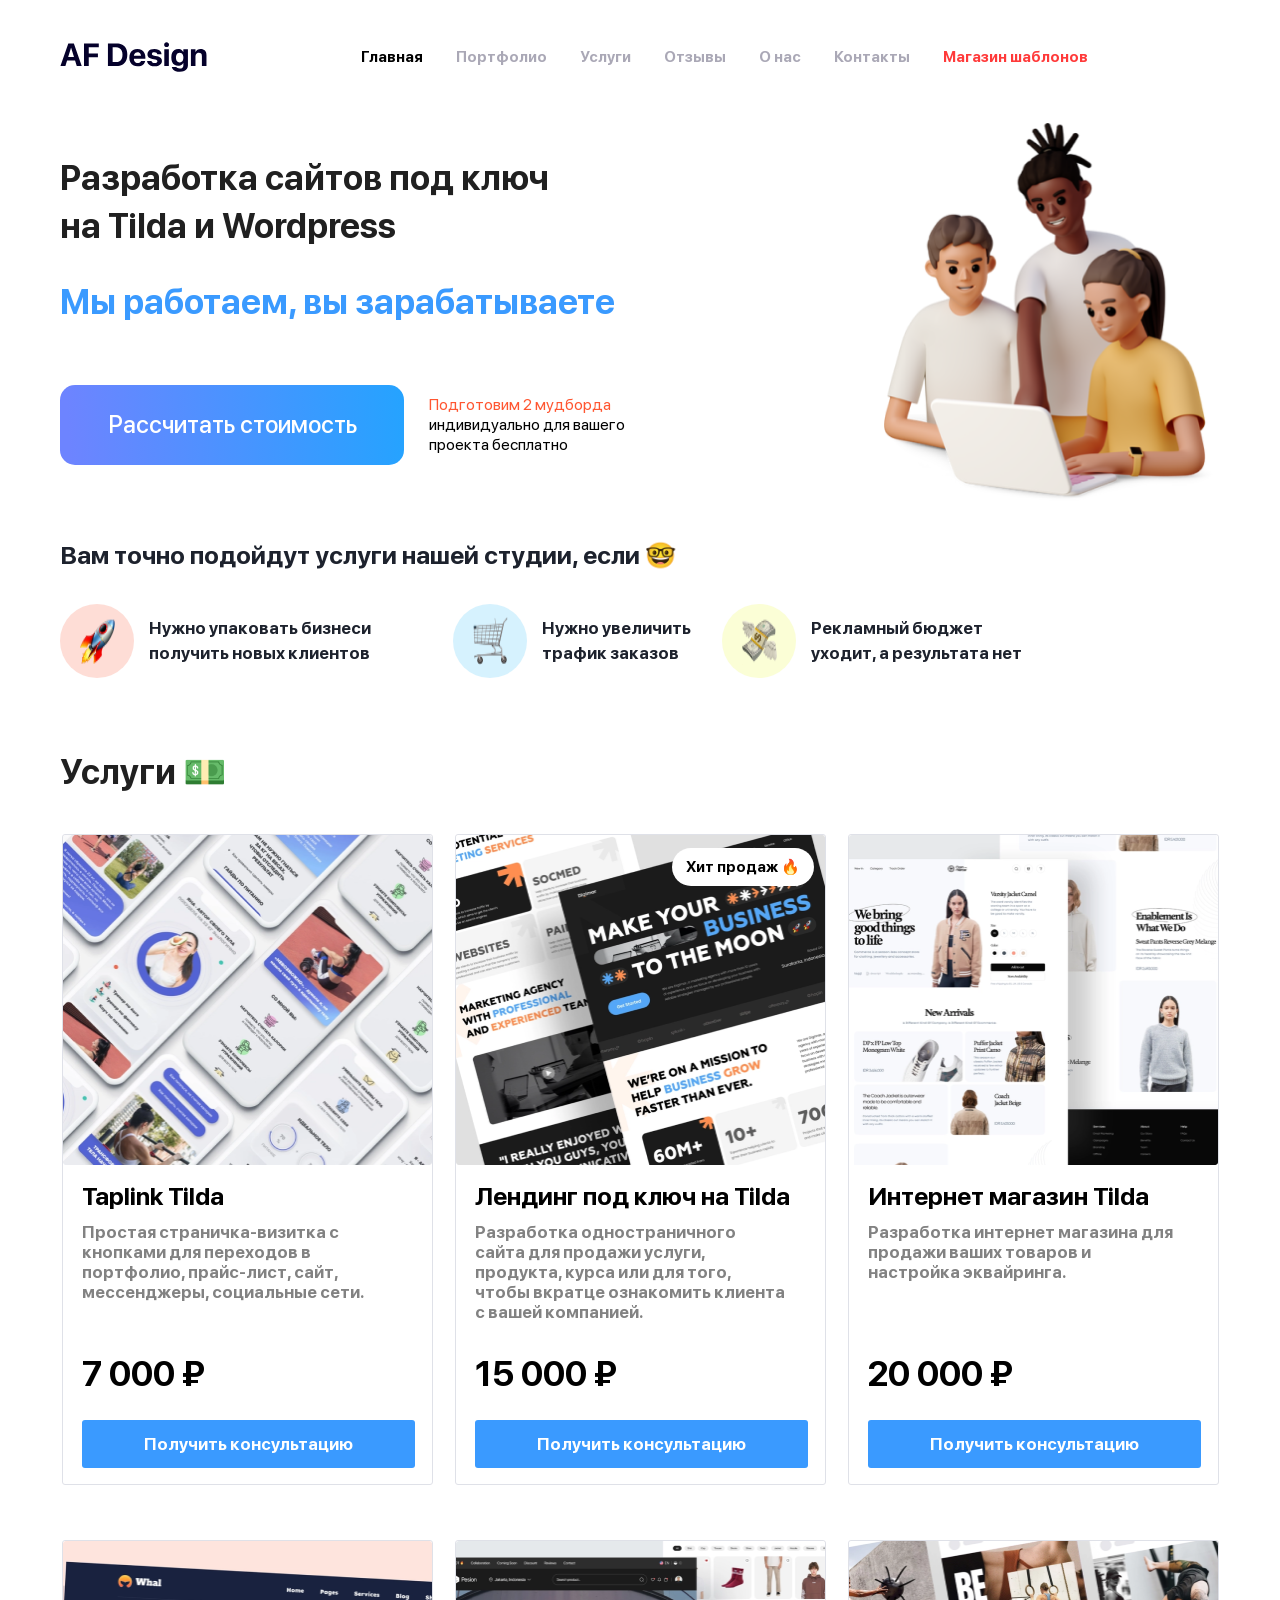
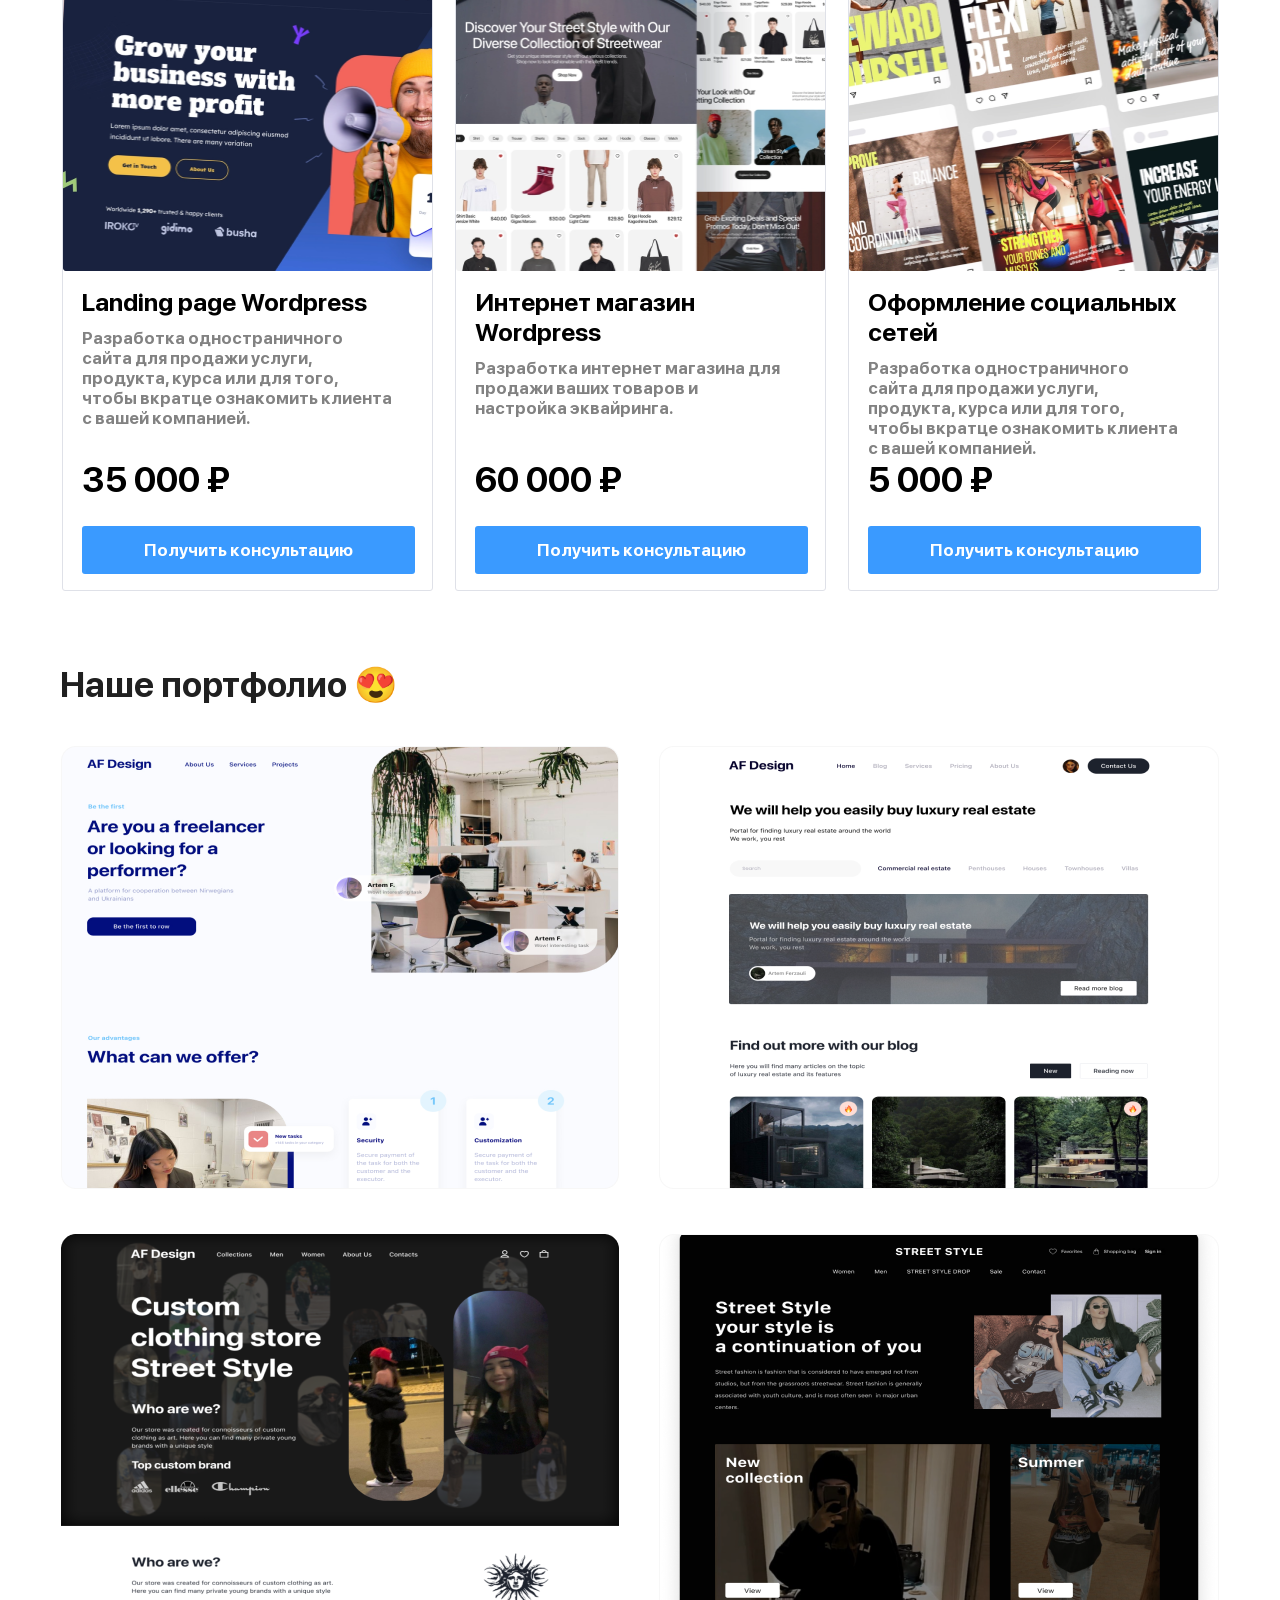
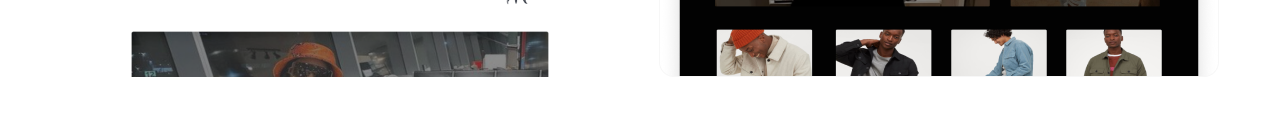
==== commit b31efae9: "block portfolio done" ====
--- a/index.html
+++ b/index.html
@@ -82,7 +82,7 @@
 
   <section class="reason">
     <div class="container">
-      <h2 class="reason__title title-reset">Вам точно подойдут услуги нашей студии, если:</h2>
+      <h2 class="reason__title title-reset">Вам точно подойдут услуги нашей студии, если 🤓</h2>
 
       <ul class="reason__list list-reset">
         <li class="reason__item">
@@ -104,7 +104,7 @@
 
   <section class="service">
     <div class="container">
-      <h2 class="section-title service__title title-reset">Услуги</h2>
+      <h2 class="section-title service__title title-reset">Услуги 💵</h2>
 
       <ul class="service__list list-reset">
         <li class="service__item">
@@ -128,6 +128,8 @@
 
           <div class="service__item-top">
             <img class="service__item-img" src="img/service/landing-tilda.png" alt="landing-tilda">
+            <span class="service__hit">Хит продаж 🔥</span>
+
           </div>
 
 
@@ -206,6 +208,27 @@
     </div>
   </section>
 
+  <section class="portfolio">
+    <div class="container">
+      <h2 class="section-title portfolio__title title-reset">Наше портфолио 😍</h2>
+      <ul class="portfolio__list list-reset">
+        <li class="portfolio__item">
+          <img class="portfolio__img" src="img/portfolio/portfolio-1.png" alt="portfolio-card">
+        </li>
+        <li class="portfolio__item">
+          <img class="portfolio__img" src="img/portfolio/portfolio-2.png" alt="portfolio-card">
+        </li>
+        <li class="portfolio__item">
+          <img class="portfolio__img" src="img/portfolio/portfolio-3.png" alt="portfolio-card">
+        </li>
+        <li class="portfolio__item">
+          <img class="portfolio__img" src="img/portfolio/portfolio-4.png" alt="portfolio-card">
+        </li>
+      </ul>
+    </div>
+  </section>
+
+
 
 
   <!-- JS -->
--- a/css/style.min.css
+++ b/css/style.min.css
@@ -1 +1 @@
-@font-face{font-family:"SFProDisplay";src:local("SFProDisplay Regular"),local("SFProDisplayRegular"),url("../fonts/SFProDisplayRegular.woff2") format("woff2"),url("../fonts/SFProDisplayRegular.woff") format("woff");font-weight:400;font-style:normal;font-display:swap}@font-face{font-family:"SFProDisplay";src:local("SFProDisplay Medium"),local("SFProDisplayMedium"),url("../fonts/SFProDisplayMedium.woff2") format("woff2"),url("../fonts/SFProDisplayMedium.woff") format("woff");font-weight:500;font-style:normal;font-display:swap}@font-face{font-family:"SFProDisplay";src:local("SFProDisplay Bold"),local("SFProDisplayBold"),url("../fonts/SFProDisplayBold.woff2") format("woff2"),url("../fonts/SFProDisplayBold.woff") format("woff");font-weight:700;font-style:normal;font-display:swap}html{-webkit-box-sizing:border-box;box-sizing:border-box}*{-webkit-box-sizing:inherit;box-sizing:inherit}*::before,*::after{-webkit-box-sizing:inherit;box-sizing:inherit}a{color:inherit;text-decoration:none}img,svg{max-width:100%}body{font-family:"SFProDisplay",sans-serif;font-weight:510;min-width:320px}.container{max-width:1190px;padding:0 15px;margin:0 auto}.title-reset{margin:0;padding:0}.descr-reset{margin:0;padding:0}.list-reset{margin:0;padding:0;list-style:none}.nav__list{padding:0;margin:0}.nav__item{list-style:none;padding:0;margin:0}.section-title{font-weight:700;font-size:35px;line-height:48px;color:#202020}.btn{position:relative;display:inline-block;cursor:pointer;color:#fff;outline:none;background-color:#3a9aff;border-radius:3px;font-weight:510;font-size:17px;line-height:20px;z-index:10;-webkit-transition:outline .3s ease-in-out,background-color .3s ease-in-out;transition:outline .3s ease-in-out,background-color .3s ease-in-out}.btn:focus{outline:2px solid #3b32d4}.btn:hover{background-color:#2272c7}.btn:active{outline:2px solid #4543cf}.header__burger{display:none;position:relative;width:30px;height:30px;background-color:rgba(0,0,0,0);border-radius:5px;border:none;outline:none;cursor:pointer;color:#000}.header__burger-line{position:absolute;width:100%;height:3px;-webkit-transform:translateX(-50%);transform:translateX(-50%);background-color:currentColor;-webkit-transition:-webkit-transform .3s ease-in-out;transition:-webkit-transform .3s ease-in-out;transition:transform .3s ease-in-out;transition:transform .3s ease-in-out, -webkit-transform .3s ease-in-out}.header__burger-line:nth-child(1){top:25%;-webkit-transition:top .3s ease-in-out,-webkit-transform .3s ease-in-out;transition:top .3s ease-in-out,-webkit-transform .3s ease-in-out;transition:transform .3s ease-in-out,top .3s ease-in-out;transition:transform .3s ease-in-out,top .3s ease-in-out,-webkit-transform .3s ease-in-out}.header__burger-line:nth-child(2){width:70%;right:0;top:50%;-webkit-transform:translateY(-50%);transform:translateY(-50%);-webkit-transition:top .3s ease-in-out,-webkit-transform .3s ease-in-out;transition:top .3s ease-in-out,-webkit-transform .3s ease-in-out;transition:transform .3s ease-in-out,top .3s ease-in-out;transition:transform .3s ease-in-out,top .3s ease-in-out,-webkit-transform .3s ease-in-out}.header__burger-line:nth-child(3){bottom:25%;-webkit-transition:bottom .3s ease-in-out,-webkit-transform .3s ease-in-out;transition:bottom .3s ease-in-out,-webkit-transform .3s ease-in-out;transition:transform .3s ease-in-out,bottom .3s ease-in-out;transition:transform .3s ease-in-out,bottom .3s ease-in-out,-webkit-transform .3s ease-in-out}.burger--active .header__burger-line:nth-child(1){top:50%;left:0%;-webkit-transform:rotate(45deg);transform:rotate(45deg);-webkit-transition:top .3s ease-in-out,-webkit-transform .3s ease-in-out;transition:top .3s ease-in-out,-webkit-transform .3s ease-in-out;transition:transform .3s ease-in-out,top .3s ease-in-out;transition:transform .3s ease-in-out,top .3s ease-in-out,-webkit-transform .3s ease-in-out}.burger--active .header__burger-line:nth-child(2){top:50%;left:15%;-webkit-transform:rotate(-45deg);transform:rotate(-45deg);opacity:0;-webkit-transition:top .3s ease-in-out,opacity .4s ease-in-out,-webkit-transform .3s ease-in-out;transition:top .3s ease-in-out,opacity .4s ease-in-out,-webkit-transform .3s ease-in-out;transition:transform .3s ease-in-out,top .3s ease-in-out,opacity .4s ease-in-out;transition:transform .3s ease-in-out,top .3s ease-in-out,opacity .4s ease-in-out,-webkit-transform .3s ease-in-out}.burger--active .header__burger-line:nth-child(3){top:50%;left:0%;-webkit-transform:rotate(-45deg);transform:rotate(-45deg);-webkit-transition:bottom .3s ease-in-out,-webkit-transform .3s ease-in-out;transition:bottom .3s ease-in-out,-webkit-transform .3s ease-in-out;transition:transform .3s ease-in-out,bottom .3s ease-in-out;transition:transform .3s ease-in-out,bottom .3s ease-in-out,-webkit-transform .3s ease-in-out}.header{padding-top:42px;padding-bottom:21px}.header__nav-wrap{display:-webkit-box;display:-ms-flexbox;display:flex;-webkit-box-align:center;-ms-flex-align:center;align-items:center}.header__logo-link{position:relative;display:-webkit-box;display:-ms-flexbox;display:flex;outline:none;margin-right:154px;z-index:110}.nav__list{display:-webkit-box;display:-ms-flexbox;display:flex}.nav__item:not(:last-child){margin-right:33px}.nav__item-link{position:relative;font-size:15px;font-weight:510;line-height:18px;color:#aaa8b6;outline:none}.nav__item:first-child .nav__item-link{color:#000}.nav__item:last-child .nav__item-link{color:#ff3a3a}.nav__item-link::after{content:" ";position:absolute;width:100%;height:2px;left:0;bottom:-7px;background-color:#aaa8b6;-webkit-transform:scaleX(0);transform:scaleX(0);-webkit-transition:background-color .3s ease-in-out,-webkit-transform .3s ease-in-out;transition:background-color .3s ease-in-out,-webkit-transform .3s ease-in-out;transition:transform .3s ease-in-out,background-color .3s ease-in-out;transition:transform .3s ease-in-out,background-color .3s ease-in-out,-webkit-transform .3s ease-in-out}.nav__item-link:focus::after{-webkit-transform:scaleX(100%);transform:scaleX(100%)}.nav__item-link:hover::after{-webkit-transform:scaleX(100%);transform:scaleX(100%)}.nav__item-link:active::after{-webkit-transform:scaleX(100%);transform:scaleX(100%);background-color:#ff3a3a}@media(max-width: 1024px){.header__logo-link{margin-right:0}.header__nav-wrap{-webkit-box-pack:justify;-ms-flex-pack:justify;justify-content:space-between}}@media(max-width: 900px){.header__burger{display:block;z-index:110}.header__nav{position:absolute;right:0;top:0;width:100%;height:100vh;padding:30px;padding-top:150px;background-color:#fff;-webkit-box-shadow:0 0 25px #888;box-shadow:0 0 25px #888;overflow-y:auto;-webkit-transform:translateY(-120%);transform:translateY(-120%);visibility:hidden;z-index:100;-webkit-transition:-webkit-transform .3s ease-in-out;transition:-webkit-transform .3s ease-in-out;transition:transform .3s ease-in-out;transition:transform .3s ease-in-out, -webkit-transform .3s ease-in-out}.header__nav .nav__list{-webkit-box-orient:vertical;-webkit-box-direction:normal;-ms-flex-direction:column;flex-direction:column;-webkit-box-pack:start;-ms-flex-pack:start;justify-content:flex-start;text-align:center}.header__nav--active{visibility:visible;opacity:1;-webkit-transform:none;transform:none}.stop-scroll{overflow:hidden}.nav__item{margin-right:0}.nav__item:not(:last-child){margin-right:0;margin-bottom:50px}.header__burger{display:block}}.hero{padding-top:30px;padding-bottom:13px}.container-hero{display:-webkit-box;display:-ms-flexbox;display:flex}.hero__img{background-image:url("../img/hero-img.png");background-position:center right;background-size:contain;background-repeat:no-repeat}.hero__left{width:60%}.hero__right{width:100%}.hero__title{max-width:500px;padding-top:31px;margin-bottom:28px}.hero__subtitle{margin-bottom:59px;line-height:48px;color:#3a9aff}.hero__btn-wrap{width:100%;display:-webkit-box;display:-ms-flexbox;display:flex;-webkit-box-align:center;-ms-flex-align:center;align-items:center;margin-bottom:38px}.hero__btn{display:block;width:344px;min-height:80px;padding:28px 40px;margin-right:25px;background:linear-gradient(266.96deg, #25A3FF 0%, #6D84FF 97.16%);border:none;border-radius:15px;text-align:center;font-weight:500;font-size:24px;line-height:24px;color:#fff;outline:none}.hero__btn::before{content:"";display:block;opacity:0;position:absolute;top:0;left:0;width:100%;height:100%;background:linear-gradient(266.96deg, #25A3FF 0%, #6D84FF 1.16%);border-radius:15px;-webkit-transition:opacity .5s ease-in-out;transition:opacity .5s ease-in-out;z-index:-1000}.hero__btn:hover::before{opacity:1}.hero__btn-text{width:232px;min-height:60px;font-weight:400;font-size:16px;line-height:20px}.hero__btn-text span{color:#ff5631}@media(max-width: 800px){.hero__right{display:none}.container-hero{-webkit-box-pack:center;-ms-flex-pack:center;justify-content:center}.hero__left{width:100%;text-align:center}.hero__title{max-width:100%}.hero__btn-wrap{-webkit-box-pack:center;-ms-flex-pack:center;justify-content:center}}@media(max-width: 600px){.hero__btn-text{display:none}.section-title{font-size:25px}.hero__title{margin-bottom:10px}.hero__subtitle{margin-bottom:28px}.hero__btn{margin-right:0;width:100%}}@media(max-width: 428px){.hero__subtitle{font-size:20px}.hero__btn-wrap{margin-bottom:0}}.reason{padding-top:15px;padding-bottom:35px}.reason__title{margin-bottom:25px;font-weight:700;font-size:25px;line-height:48px;color:#1d222d}.reason__list{display:-webkit-box;display:-ms-flexbox;display:flex;-webkit-box-align:center;-ms-flex-align:center;align-items:center;-ms-flex-wrap:wrap;flex-wrap:wrap}.reason__item{display:-webkit-box;display:-ms-flexbox;display:flex;-webkit-box-pack:center;-ms-flex-pack:center;justify-content:center;-webkit-box-align:center;-ms-flex-align:center;align-items:center}.reason__item:not(:last-child){margin-right:54px}.reason__item:nth-child(2){margin-right:20px}.reason__item:nth-child(1) .reason__img-block{background-image:url(../icons/reasons/reasons-1.png);background-color:#feddd6}.reason__item:nth-child(2) .reason__img-block{background-image:url(../icons/reasons/reasons-2.png);background-color:#d6f2fe}.reason__item:nth-child(3) .reason__img-block{background-image:url(../icons/reasons/reasons-3.png);background-color:#fbfed6}.reason__img-block{width:74px;height:74px;padding:13px 20px;margin-right:15px;border-radius:100%;background-position:center center;background-size:35px 48px;background-repeat:no-repeat}.reason__descr{max-width:250px;font-weight:700;font-size:17px;line-height:25px;color:#1d222d}.reason__item:nth-child(1) .reason__descr{max-width:250px}.reason__item:nth-child(2) .reason__descr{max-width:160px}.reason__item:nth-child(3) .reason__descr{max-width:220px}@media(max-width: 1024px){.reason__item{margin-bottom:10px}}@media(max-width: 800px){.reason{padding-bottom:20px}.reason__title{text-align:center}.reason__list{width:350px;-webkit-box-pack:start;-ms-flex-pack:start;justify-content:flex-start;margin:0 auto}.reason__item:not(:last-child){margin-right:0}.reason__item{margin-bottom:15px}.reason__descr{max-width:200px}}@media(max-width: 428px){.reason__title{font-size:20px;line-height:30px;text-align:center}.reason__item:nth-child(1) .reason__descr{max-width:200px}.reason__descr{font-size:15px}.reason__list{-webkit-box-pack:center;-ms-flex-pack:center;justify-content:center}.reason__item:not(:last-child){margin-right:0}.reason__item:nth-child(1) .reason__descr{max-width:200px}.reason__item:nth-child(2) .reason__descr{max-width:200px}.reason__item:nth-child(3) .reason__descr{max-width:200px}.reason__item{margin-bottom:15px}}.service{padding-top:35px;padding-bottom:35px}.service__title{margin-bottom:49px}.service__list{display:-webkit-box;display:-ms-flexbox;display:flex;-webkit-box-pack:center;-ms-flex-pack:center;justify-content:center;-ms-flex-wrap:wrap;flex-wrap:wrap;gap:55px 22px}.service__item{display:-webkit-box;display:-ms-flexbox;display:flex;-webkit-box-orient:vertical;-webkit-box-direction:normal;-ms-flex-direction:column;flex-direction:column;width:371px;min-height:651px;background:#fff;border:1px solid #dfe1e8;border-radius:3px}.service__item-top{-webkit-box-flex:0;-ms-flex:0 0 330px;flex:0 0 330px;position:relative;overflow:hidden}.service__item-bottom{display:-webkit-box;display:-ms-flexbox;display:flex;-webkit-box-orient:vertical;-webkit-box-direction:normal;-ms-flex-direction:column;flex-direction:column;-webkit-box-flex:1;-ms-flex:1 0 auto;flex:1 0 auto;padding:16px 19px}.service__item-img{display:block;height:100%;width:100%}.service__item-decsr{height:50%;padding:16px 19px}.service__item-title{margin-bottom:11px;font-weight:700;font-size:25px;line-height:30px;color:#000}.service__item-text{margin-bottom:45px;font-weight:510;font-size:17px;line-height:20px;color:#828282}.service__item-price{display:block;margin-bottom:25px;margin-top:auto;font-weight:510;font-size:35px;line-height:42px;color:#000}.service__btn{padding:14px 31px;width:333px;min-height:48px;background:#3a9aff;border-radius:3px;border:none}@media(max-width: 800px){.service{padding-top:20px}}@media(max-width: 428px){.service__item{max-width:300px;min-height:0}.service__btn{max-width:100%;margin:0 auto;font-weight:510;font-size:15px}.service__item-top{-webkit-box-flex:0;-ms-flex:0 0 255px;flex:0 0 255px}.service__item-text{font-weight:510;font-size:15px;margin-bottom:20px}.service__item-price{font-size:25px}}/*# sourceMappingURL=style.min.css.map */+@font-face{font-family:"SFProDisplay";src:local("SFProDisplay Regular"),local("SFProDisplayRegular"),url("../fonts/SFProDisplayRegular.woff2") format("woff2"),url("../fonts/SFProDisplayRegular.woff") format("woff");font-weight:400;font-style:normal;font-display:swap}@font-face{font-family:"SFProDisplay";src:local("SFProDisplay Medium"),local("SFProDisplayMedium"),url("../fonts/SFProDisplayMedium.woff2") format("woff2"),url("../fonts/SFProDisplayMedium.woff") format("woff");font-weight:500;font-style:normal;font-display:swap}@font-face{font-family:"SFProDisplay";src:local("SFProDisplay Bold"),local("SFProDisplayBold"),url("../fonts/SFProDisplayBold.woff2") format("woff2"),url("../fonts/SFProDisplayBold.woff") format("woff");font-weight:700;font-style:normal;font-display:swap}html{-webkit-box-sizing:border-box;box-sizing:border-box}*{-webkit-box-sizing:inherit;box-sizing:inherit}*::before,*::after{-webkit-box-sizing:inherit;box-sizing:inherit}a{color:inherit;text-decoration:none}img,svg{max-width:100%}body{font-family:"SFProDisplay",sans-serif;font-weight:510;min-width:320px}.container{max-width:1190px;padding:0 15px;margin:0 auto}.title-reset{margin:0;padding:0}.descr-reset{margin:0;padding:0}.list-reset{margin:0;padding:0;list-style:none}.nav__list{padding:0;margin:0}.nav__item{list-style:none;padding:0;margin:0}.section-title{font-weight:700;font-size:35px;line-height:48px;color:#202020}.btn{position:relative;display:inline-block;cursor:pointer;color:#fff;outline:none;background-color:#3a9aff;border-radius:3px;font-weight:510;font-size:17px;line-height:20px;z-index:10;-webkit-transition:outline .3s ease-in-out,background-color .3s ease-in-out;transition:outline .3s ease-in-out,background-color .3s ease-in-out}.btn:focus{outline:2px solid #3b32d4}.btn:hover{background-color:#2272c7}.btn:active{outline:2px solid #4543cf}.header__burger{display:none;position:relative;width:30px;height:30px;background-color:rgba(0,0,0,0);border-radius:5px;border:none;outline:none;cursor:pointer;color:#000}.header__burger-line{position:absolute;width:100%;height:3px;-webkit-transform:translateX(-50%);transform:translateX(-50%);background-color:currentColor;-webkit-transition:-webkit-transform .3s ease-in-out;transition:-webkit-transform .3s ease-in-out;transition:transform .3s ease-in-out;transition:transform .3s ease-in-out, -webkit-transform .3s ease-in-out}.header__burger-line:nth-child(1){top:25%;-webkit-transition:top .3s ease-in-out,-webkit-transform .3s ease-in-out;transition:top .3s ease-in-out,-webkit-transform .3s ease-in-out;transition:transform .3s ease-in-out,top .3s ease-in-out;transition:transform .3s ease-in-out,top .3s ease-in-out,-webkit-transform .3s ease-in-out}.header__burger-line:nth-child(2){width:70%;right:0;top:50%;-webkit-transform:translateY(-50%);transform:translateY(-50%);-webkit-transition:top .3s ease-in-out,-webkit-transform .3s ease-in-out;transition:top .3s ease-in-out,-webkit-transform .3s ease-in-out;transition:transform .3s ease-in-out,top .3s ease-in-out;transition:transform .3s ease-in-out,top .3s ease-in-out,-webkit-transform .3s ease-in-out}.header__burger-line:nth-child(3){bottom:25%;-webkit-transition:bottom .3s ease-in-out,-webkit-transform .3s ease-in-out;transition:bottom .3s ease-in-out,-webkit-transform .3s ease-in-out;transition:transform .3s ease-in-out,bottom .3s ease-in-out;transition:transform .3s ease-in-out,bottom .3s ease-in-out,-webkit-transform .3s ease-in-out}.burger--active .header__burger-line:nth-child(1){top:50%;left:0%;-webkit-transform:rotate(45deg);transform:rotate(45deg);-webkit-transition:top .3s ease-in-out,-webkit-transform .3s ease-in-out;transition:top .3s ease-in-out,-webkit-transform .3s ease-in-out;transition:transform .3s ease-in-out,top .3s ease-in-out;transition:transform .3s ease-in-out,top .3s ease-in-out,-webkit-transform .3s ease-in-out}.burger--active .header__burger-line:nth-child(2){top:50%;left:15%;-webkit-transform:rotate(-45deg);transform:rotate(-45deg);opacity:0;-webkit-transition:top .3s ease-in-out,opacity .4s ease-in-out,-webkit-transform .3s ease-in-out;transition:top .3s ease-in-out,opacity .4s ease-in-out,-webkit-transform .3s ease-in-out;transition:transform .3s ease-in-out,top .3s ease-in-out,opacity .4s ease-in-out;transition:transform .3s ease-in-out,top .3s ease-in-out,opacity .4s ease-in-out,-webkit-transform .3s ease-in-out}.burger--active .header__burger-line:nth-child(3){top:50%;left:0%;-webkit-transform:rotate(-45deg);transform:rotate(-45deg);-webkit-transition:bottom .3s ease-in-out,-webkit-transform .3s ease-in-out;transition:bottom .3s ease-in-out,-webkit-transform .3s ease-in-out;transition:transform .3s ease-in-out,bottom .3s ease-in-out;transition:transform .3s ease-in-out,bottom .3s ease-in-out,-webkit-transform .3s ease-in-out}.header{padding-top:42px;padding-bottom:21px}.header__nav-wrap{display:-webkit-box;display:-ms-flexbox;display:flex;-webkit-box-align:center;-ms-flex-align:center;align-items:center}.header__logo-link{position:relative;display:-webkit-box;display:-ms-flexbox;display:flex;outline:none;margin-right:154px;z-index:110}.nav__list{display:-webkit-box;display:-ms-flexbox;display:flex}.nav__item:not(:last-child){margin-right:33px}.nav__item-link{position:relative;font-size:15px;font-weight:510;line-height:18px;color:#aaa8b6;outline:none}.nav__item:first-child .nav__item-link{color:#000}.nav__item:last-child .nav__item-link{color:#ff3a3a}.nav__item-link::after{content:" ";position:absolute;width:100%;height:2px;left:0;bottom:-7px;background-color:#aaa8b6;-webkit-transform:scaleX(0);transform:scaleX(0);-webkit-transition:background-color .3s ease-in-out,-webkit-transform .3s ease-in-out;transition:background-color .3s ease-in-out,-webkit-transform .3s ease-in-out;transition:transform .3s ease-in-out,background-color .3s ease-in-out;transition:transform .3s ease-in-out,background-color .3s ease-in-out,-webkit-transform .3s ease-in-out}.nav__item-link:focus::after{-webkit-transform:scaleX(100%);transform:scaleX(100%)}.nav__item-link:hover::after{-webkit-transform:scaleX(100%);transform:scaleX(100%)}.nav__item-link:active::after{-webkit-transform:scaleX(100%);transform:scaleX(100%);background-color:#ff3a3a}@media(max-width: 1024px){.header__logo-link{margin-right:0}.header__nav-wrap{-webkit-box-pack:justify;-ms-flex-pack:justify;justify-content:space-between}}@media(max-width: 900px){.header__burger{display:block;z-index:110}.header__nav{position:absolute;right:0;top:0;width:100%;height:100vh;padding:30px;padding-top:150px;background-color:#fff;-webkit-box-shadow:0 0 25px #888;box-shadow:0 0 25px #888;overflow-y:auto;-webkit-transform:translateY(-120%);transform:translateY(-120%);visibility:hidden;z-index:100;-webkit-transition:-webkit-transform .3s ease-in-out;transition:-webkit-transform .3s ease-in-out;transition:transform .3s ease-in-out;transition:transform .3s ease-in-out, -webkit-transform .3s ease-in-out}.header__nav .nav__list{-webkit-box-orient:vertical;-webkit-box-direction:normal;-ms-flex-direction:column;flex-direction:column;-webkit-box-pack:start;-ms-flex-pack:start;justify-content:flex-start;text-align:center}.header__nav--active{visibility:visible;opacity:1;-webkit-transform:none;transform:none}.stop-scroll{overflow:hidden}.nav__item{margin-right:0}.nav__item:not(:last-child){margin-right:0;margin-bottom:50px}.header__burger{display:block}}.hero{padding-top:30px;padding-bottom:13px}.container-hero{display:-webkit-box;display:-ms-flexbox;display:flex}.hero__img{background-image:url("../img/hero-img.png");background-position:center right;background-size:contain;background-repeat:no-repeat}.hero__left{width:60%}.hero__right{width:100%}.hero__title{max-width:500px;padding-top:31px;margin-bottom:28px}.hero__subtitle{margin-bottom:59px;line-height:48px;color:#3a9aff}.hero__btn-wrap{width:100%;display:-webkit-box;display:-ms-flexbox;display:flex;-webkit-box-align:center;-ms-flex-align:center;align-items:center;margin-bottom:38px}.hero__btn{display:block;width:344px;min-height:80px;padding:28px 40px;margin-right:25px;background:linear-gradient(266.96deg, #25A3FF 0%, #6D84FF 97.16%);border:none;border-radius:15px;text-align:center;font-weight:500;font-size:24px;line-height:24px;color:#fff;outline:none}.hero__btn::before{content:"";display:block;opacity:0;position:absolute;top:0;left:0;width:100%;height:100%;background:linear-gradient(266.96deg, #25A3FF 0%, #6D84FF 1.16%);border-radius:15px;-webkit-transition:opacity .5s ease-in-out;transition:opacity .5s ease-in-out;z-index:-1000}.hero__btn:hover::before{opacity:1}.hero__btn-text{width:232px;min-height:60px;font-weight:400;font-size:16px;line-height:20px}.hero__btn-text span{color:#ff5631}@media(max-width: 800px){.hero__right{display:none}.container-hero{-webkit-box-pack:center;-ms-flex-pack:center;justify-content:center}.hero__left{width:100%;text-align:center}.hero__title{max-width:100%}.hero__btn-wrap{-webkit-box-pack:center;-ms-flex-pack:center;justify-content:center}}@media(max-width: 600px){.hero__btn-text{display:none}.section-title{font-size:25px}.hero__title{margin-bottom:10px}.hero__subtitle{margin-bottom:28px}.hero__btn{margin-right:0;width:100%}}@media(max-width: 428px){.hero__subtitle{font-size:20px}.hero__btn-wrap{margin-bottom:0}}.reason{padding-top:15px;padding-bottom:35px}.reason__title{margin-bottom:25px;font-weight:700;font-size:25px;line-height:48px;color:#1d222d}.reason__list{display:-webkit-box;display:-ms-flexbox;display:flex;-webkit-box-align:center;-ms-flex-align:center;align-items:center;-ms-flex-wrap:wrap;flex-wrap:wrap}.reason__item{display:-webkit-box;display:-ms-flexbox;display:flex;-webkit-box-pack:center;-ms-flex-pack:center;justify-content:center;-webkit-box-align:center;-ms-flex-align:center;align-items:center}.reason__item:not(:last-child){margin-right:54px}.reason__item:nth-child(2){margin-right:20px}.reason__item:nth-child(1) .reason__img-block{background-image:url(../icons/reasons/reasons-1.png);background-color:#feddd6}.reason__item:nth-child(2) .reason__img-block{background-image:url(../icons/reasons/reasons-2.png);background-color:#d6f2fe}.reason__item:nth-child(3) .reason__img-block{background-image:url(../icons/reasons/reasons-3.png);background-color:#fbfed6}.reason__img-block{width:74px;height:74px;padding:13px 20px;margin-right:15px;border-radius:100%;background-position:center center;background-size:35px 48px;background-repeat:no-repeat}.reason__descr{max-width:250px;font-weight:700;font-size:17px;line-height:25px;color:#1d222d}.reason__item:nth-child(1) .reason__descr{max-width:250px}.reason__item:nth-child(2) .reason__descr{max-width:160px}.reason__item:nth-child(3) .reason__descr{max-width:220px}@media(max-width: 1024px){.reason__item{margin-bottom:10px}}@media(max-width: 800px){.reason{padding-bottom:20px}.reason__title{text-align:center}.reason__list{width:350px;-webkit-box-pack:start;-ms-flex-pack:start;justify-content:flex-start;margin:0 auto}.reason__item:not(:last-child){margin-right:0}.reason__item{margin-bottom:15px}.reason__descr{max-width:200px}}@media(max-width: 428px){.reason__title{font-size:20px;line-height:30px;text-align:center}.reason__item:nth-child(1) .reason__descr{max-width:200px}.reason__descr{font-size:15px}.reason__list{-webkit-box-pack:center;-ms-flex-pack:center;justify-content:center}.reason__item:not(:last-child){margin-right:0}.reason__item:nth-child(1) .reason__descr{max-width:200px}.reason__item:nth-child(2) .reason__descr{max-width:200px}.reason__item:nth-child(3) .reason__descr{max-width:200px}.reason__item{margin-bottom:15px}}.service{padding-top:35px;padding-bottom:35px}.service__title{margin-bottom:38px}.service__list{display:-webkit-box;display:-ms-flexbox;display:flex;-webkit-box-pack:center;-ms-flex-pack:center;justify-content:center;-ms-flex-wrap:wrap;flex-wrap:wrap;gap:55px 22px}.service__item{display:-webkit-box;display:-ms-flexbox;display:flex;-webkit-box-orient:vertical;-webkit-box-direction:normal;-ms-flex-direction:column;flex-direction:column;width:371px;min-height:651px;background:#fff;border:1px solid #dfe1e8;border-radius:3px}.service__item-top{-webkit-box-flex:0;-ms-flex:0 0 330px;flex:0 0 330px;position:relative;overflow:hidden}.service__item-bottom{display:-webkit-box;display:-ms-flexbox;display:flex;-webkit-box-orient:vertical;-webkit-box-direction:normal;-ms-flex-direction:column;flex-direction:column;-webkit-box-flex:1;-ms-flex:1 0 auto;flex:1 0 auto;padding:16px 19px}.service__item-img{display:block;height:100%;width:100%}.service__item-decsr{height:50%;padding:16px 19px}.service__item-title{margin-bottom:11px;font-weight:700;font-size:25px;line-height:30px;color:#000}.service__item-text{max-width:310px;font-weight:510;font-size:17px;line-height:20px;color:#828282}.service__item-price{display:block;margin-bottom:25px;margin-top:auto;font-weight:510;font-size:35px;line-height:42px;color:#000}.service__btn{padding:14px 31px;width:333px;min-height:48px;background:#3a9aff;border-radius:3px;border:none}.service__hit{position:absolute;top:13px;right:11px;min-width:137px;height:38px;padding:10px 14px;background:#fff;border-radius:33.3333px;font-weight:510;font-size:15px;line-height:18px;text-align:center;color:#000}@media(max-width: 800px){.service{padding-top:20px}.service__item{min-height:640px}}@media(max-width: 600px){.service__item-text{font-size:15px}.service__item-title{font-size:20px}}@media(max-width: 428px){.service__item{max-width:300px;min-height:0}.service__btn{max-width:100%;margin:0 auto;font-weight:510;font-size:15px}.service__item-top{-webkit-box-flex:0;-ms-flex:0 0 255px;flex:0 0 255px}.service__item-text{font-weight:510;font-size:15px;margin-bottom:20px}.service__item-price{font-size:25px}}.portfolio{padding-top:35px;padding-bottom:35px}.portfolio__title{margin-bottom:35px}.portfolio__list{display:-webkit-box;display:-ms-flexbox;display:flex;-ms-flex-wrap:wrap;flex-wrap:wrap;-webkit-box-pack:center;-ms-flex-pack:center;justify-content:center;gap:40px}.portfolio__item{overflow:hidden}.portfolio__img{width:100%;height:100%;-o-object-fit:contain;object-fit:contain}@media(max-width: 800px){.portfolio__item{max-width:400px}}/*# sourceMappingURL=style.min.css.map */
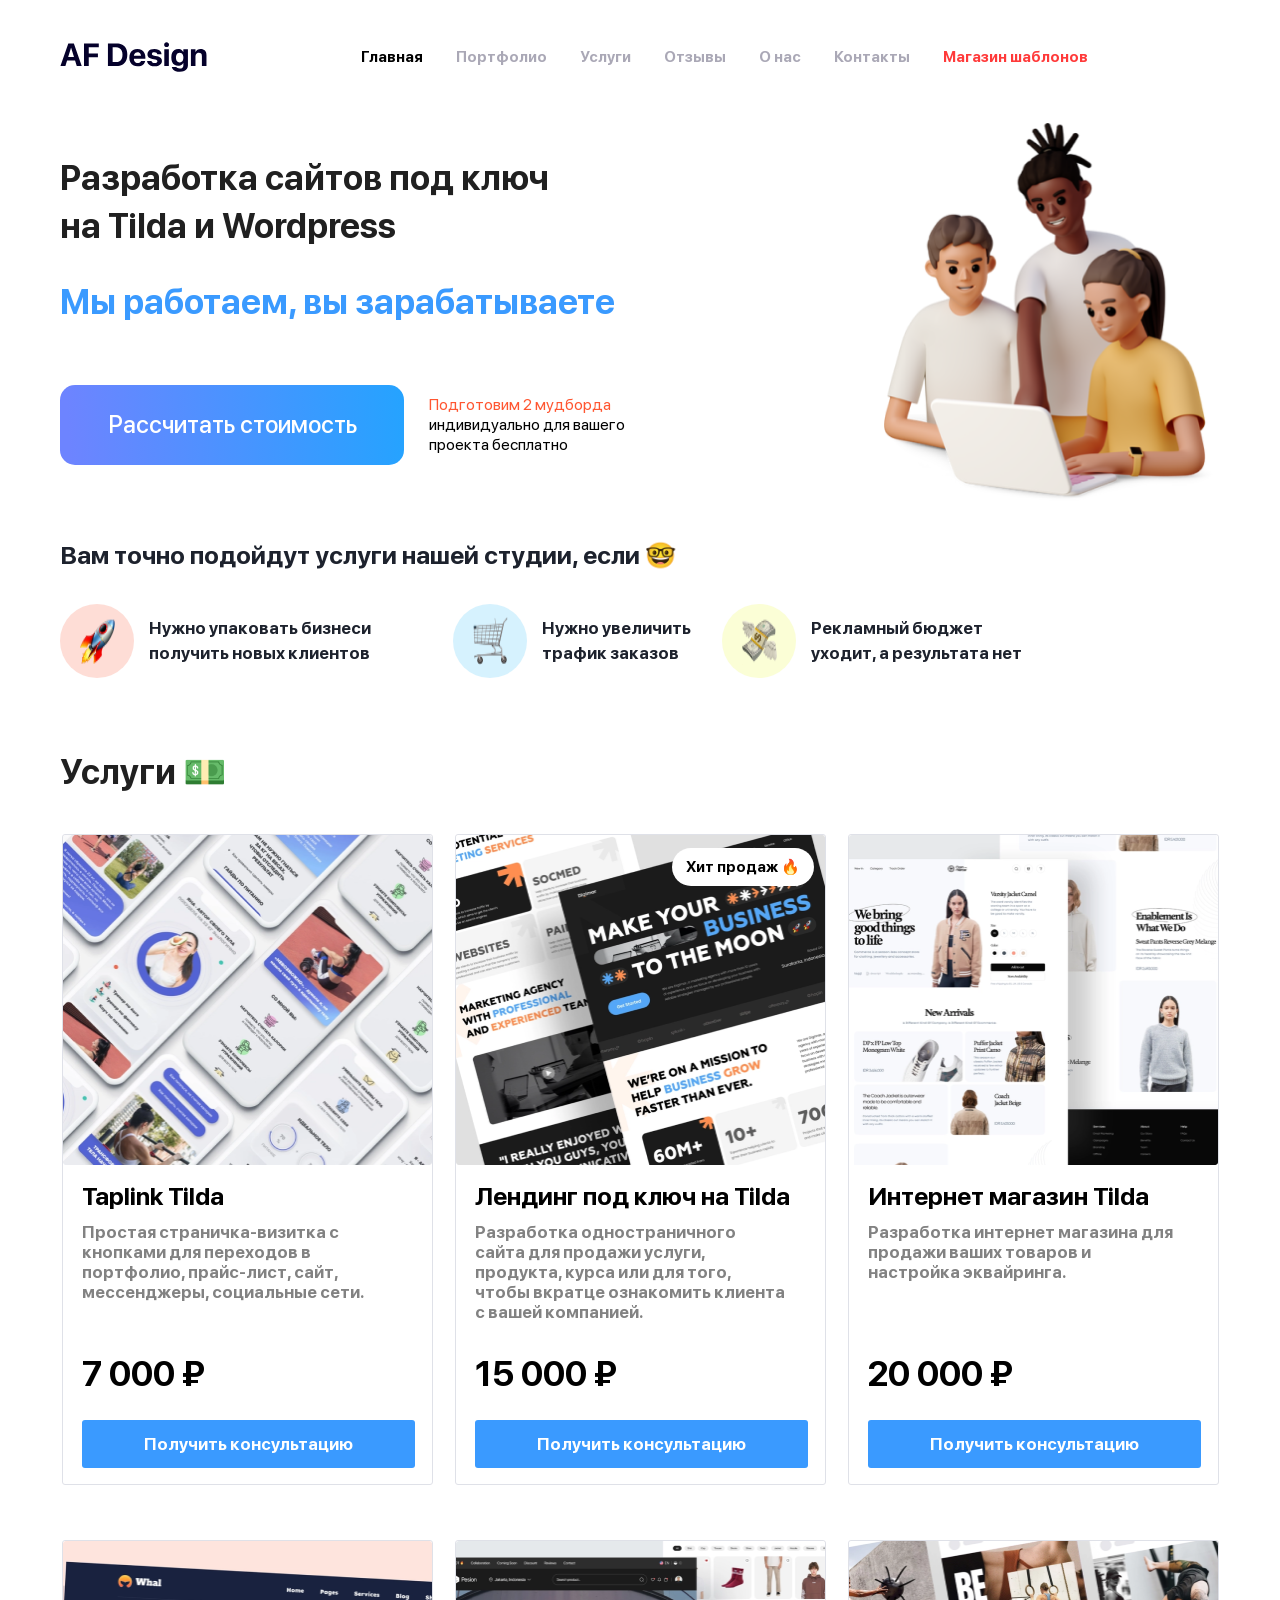
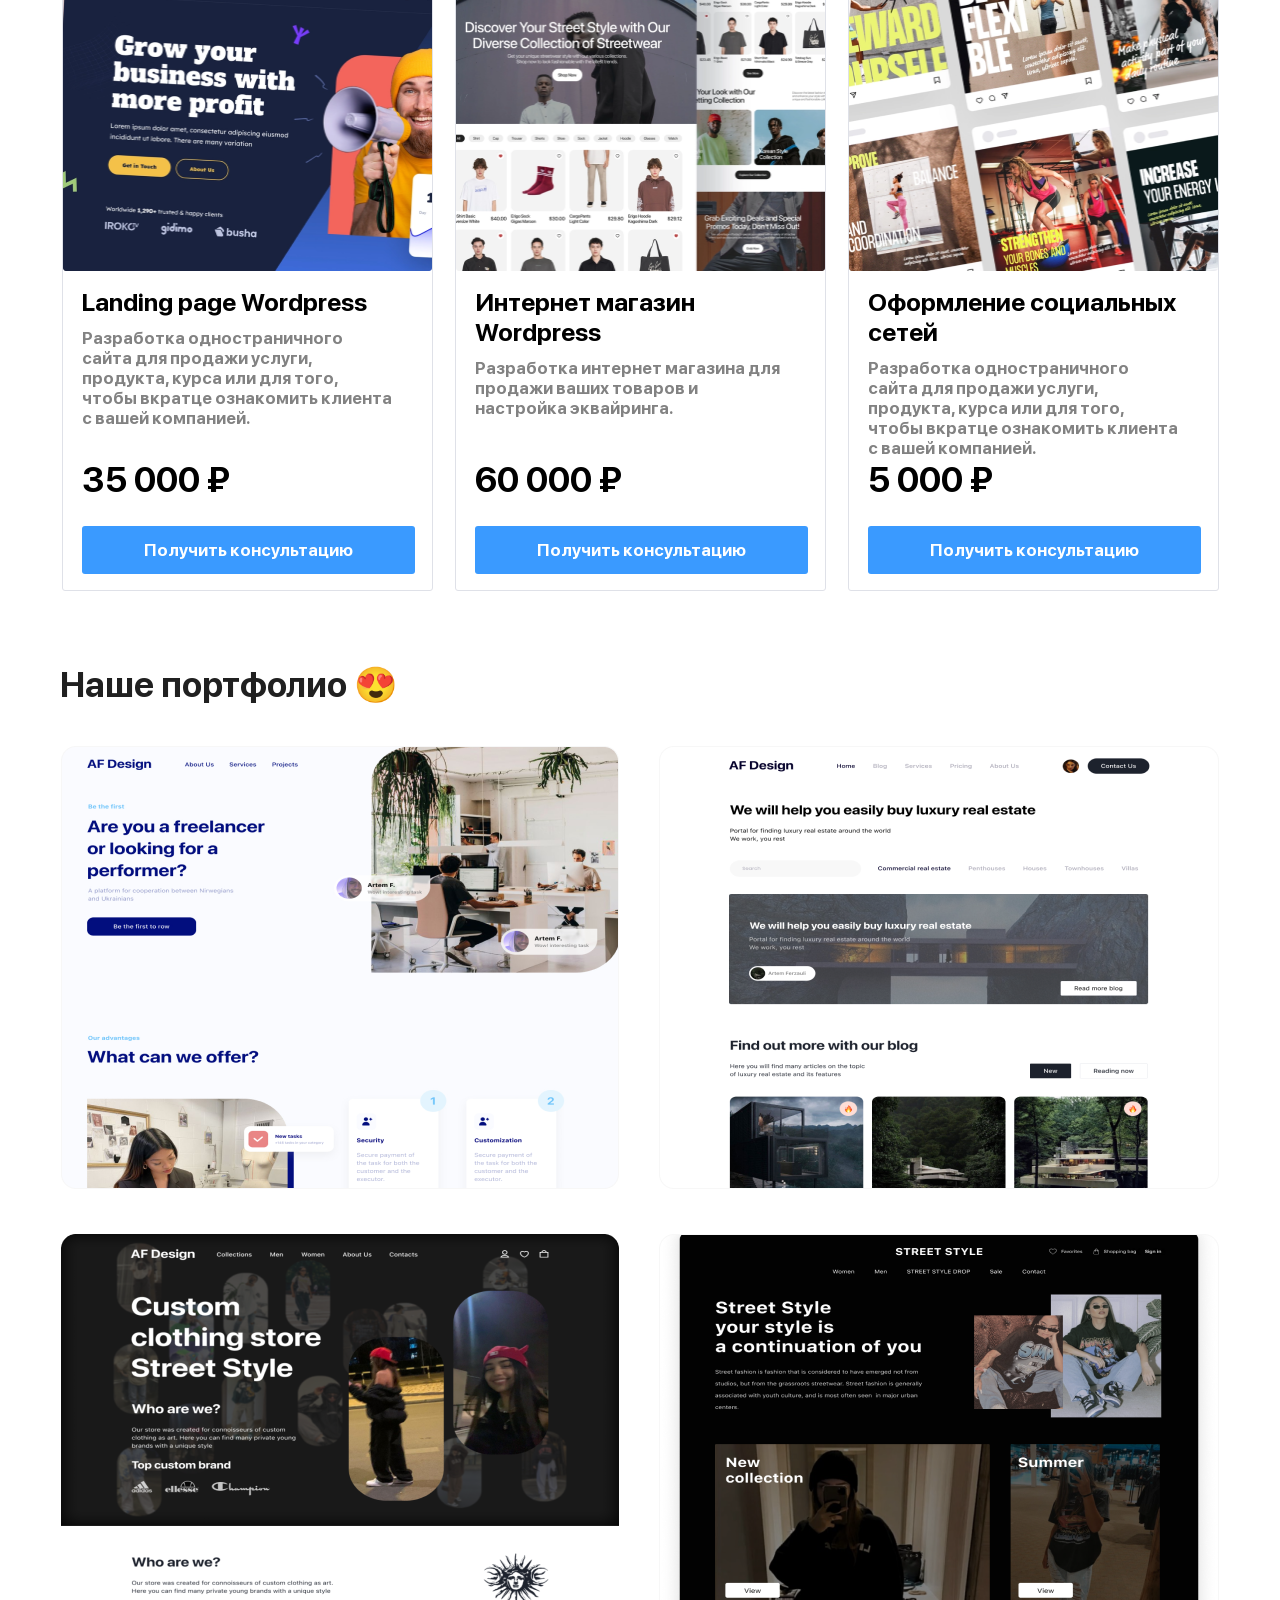
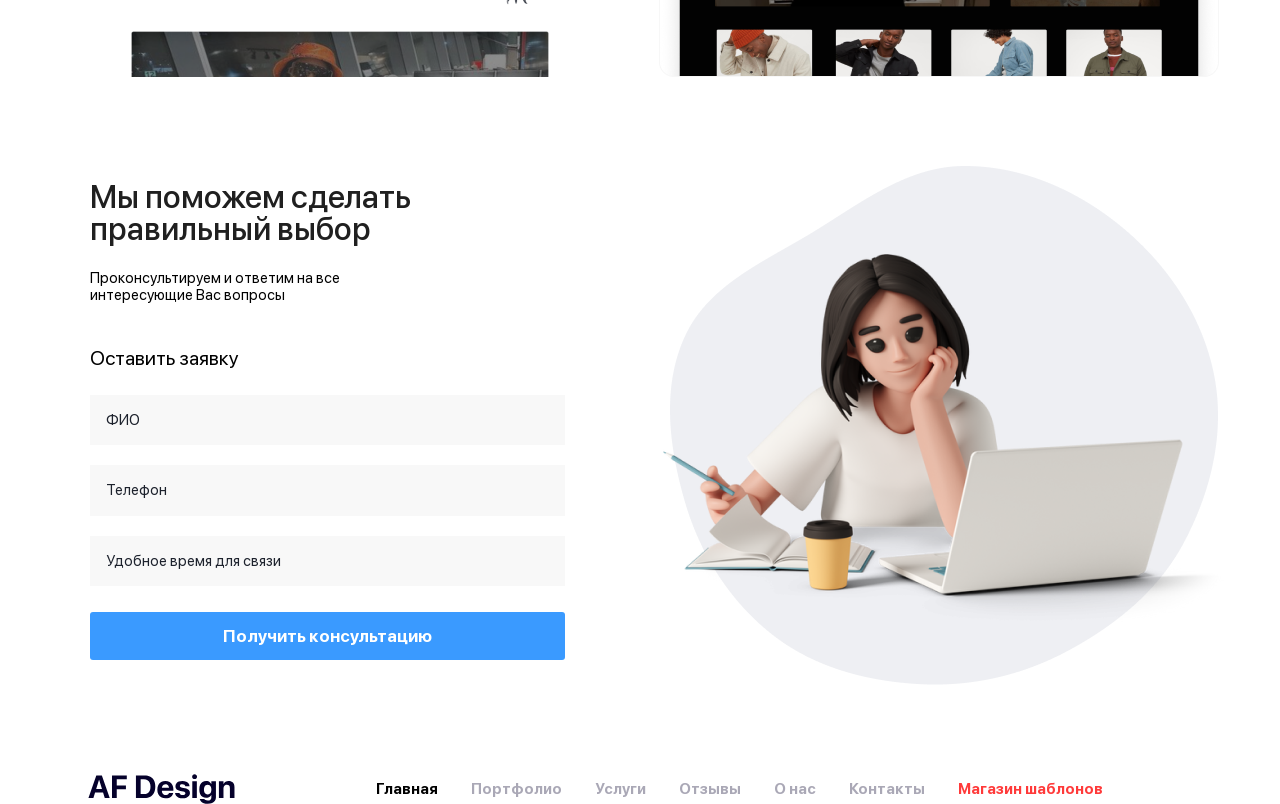
==== commit 80ce4726: "form and footer done" ====
--- a/index.html
+++ b/index.html
@@ -228,6 +228,83 @@
     </div>
   </section>
 
+  <section class="form">
+    <div class="container form-container">
+      <div class="form__left">
+        <h2 class="section-title form__title title-reset">Мы поможем сделать правильный выбор</h2>
+        <h3 class="form__subtitle title-reset">
+          Проконсультируем и ответим на все интересующие Вас вопросы
+        </h3>
+
+        <h3 class="form__wrap-name title-reset">
+          Оставить заявку
+        </h3>
+
+        <form action="https://jsonplaceholder.typicode.com/posts" method="POST">
+
+          <ul class="form__list list-reset">
+            <li class="form__item">
+              <input class="form__inputs" type="text" placeholder="ФИО" name="ФИО">
+            </li>
+
+            <li class="form__item">
+              <input class="form__inputs" type="nomber" placeholder="Телефон" name="Телефон">
+            </li>
+
+            <li class="form__item">
+              <input class="form__inputs" type="text" placeholder="Удобное время для связи" name="Удобное время для связи">
+            </li>
+          </ul>
+
+          <button class="btn form__btn">Получить консультацию</button>
+        </form>
+
+      </div>
+      <div class="form__right form__img"></div>
+
+    </div>
+  </section>
+
+  <footer class="footer">
+    <div class="container">
+      <div class="header__nav-wrap footer__nav-wrap">
+
+        <a class="header__logo-link footer__logo-link" href="#">
+          <img class="header__logo" src="icons/AF Design.svg" alt="logo">
+        </a>
+
+
+        <nav class="header__nav nav">
+          <ul class="nav__list">
+            <li class="nav__item">
+              <a class="nav__item-link" href="#">Главная</a>
+            </li>
+            <li class="nav__item">
+              <a class="nav__item-link" href="#">Портфолио</a>
+            </li>
+            <li class="nav__item">
+              <a class="nav__item-link" href="#">Услуги</a>
+            </li>
+            <li class="nav__item">
+              <a class="nav__item-link" href="#">Отзывы</a>
+            </li>
+            <li class="nav__item">
+              <a class="nav__item-link" href="#">О нас</a>
+            </li>
+            <li class="nav__item">
+              <a class="nav__item-link" href="#">Контакты</a>
+            </li>
+            <li class="nav__item">
+              <a class="nav__item-link" href="#">Магазин шаблонов</a>
+            </li>
+          </ul>
+        </nav>
+
+      </div>
+
+    </div>
+  </footer>
+
 
 
 
--- a/css/style.min.css
+++ b/css/style.min.css
@@ -1 +1 @@
-@font-face{font-family:"SFProDisplay";src:local("SFProDisplay Regular"),local("SFProDisplayRegular"),url("../fonts/SFProDisplayRegular.woff2") format("woff2"),url("../fonts/SFProDisplayRegular.woff") format("woff");font-weight:400;font-style:normal;font-display:swap}@font-face{font-family:"SFProDisplay";src:local("SFProDisplay Medium"),local("SFProDisplayMedium"),url("../fonts/SFProDisplayMedium.woff2") format("woff2"),url("../fonts/SFProDisplayMedium.woff") format("woff");font-weight:500;font-style:normal;font-display:swap}@font-face{font-family:"SFProDisplay";src:local("SFProDisplay Bold"),local("SFProDisplayBold"),url("../fonts/SFProDisplayBold.woff2") format("woff2"),url("../fonts/SFProDisplayBold.woff") format("woff");font-weight:700;font-style:normal;font-display:swap}html{-webkit-box-sizing:border-box;box-sizing:border-box}*{-webkit-box-sizing:inherit;box-sizing:inherit}*::before,*::after{-webkit-box-sizing:inherit;box-sizing:inherit}a{color:inherit;text-decoration:none}img,svg{max-width:100%}body{font-family:"SFProDisplay",sans-serif;font-weight:510;min-width:320px}.container{max-width:1190px;padding:0 15px;margin:0 auto}.title-reset{margin:0;padding:0}.descr-reset{margin:0;padding:0}.list-reset{margin:0;padding:0;list-style:none}.nav__list{padding:0;margin:0}.nav__item{list-style:none;padding:0;margin:0}.section-title{font-weight:700;font-size:35px;line-height:48px;color:#202020}.btn{position:relative;display:inline-block;cursor:pointer;color:#fff;outline:none;background-color:#3a9aff;border-radius:3px;font-weight:510;font-size:17px;line-height:20px;z-index:10;-webkit-transition:outline .3s ease-in-out,background-color .3s ease-in-out;transition:outline .3s ease-in-out,background-color .3s ease-in-out}.btn:focus{outline:2px solid #3b32d4}.btn:hover{background-color:#2272c7}.btn:active{outline:2px solid #4543cf}.header__burger{display:none;position:relative;width:30px;height:30px;background-color:rgba(0,0,0,0);border-radius:5px;border:none;outline:none;cursor:pointer;color:#000}.header__burger-line{position:absolute;width:100%;height:3px;-webkit-transform:translateX(-50%);transform:translateX(-50%);background-color:currentColor;-webkit-transition:-webkit-transform .3s ease-in-out;transition:-webkit-transform .3s ease-in-out;transition:transform .3s ease-in-out;transition:transform .3s ease-in-out, -webkit-transform .3s ease-in-out}.header__burger-line:nth-child(1){top:25%;-webkit-transition:top .3s ease-in-out,-webkit-transform .3s ease-in-out;transition:top .3s ease-in-out,-webkit-transform .3s ease-in-out;transition:transform .3s ease-in-out,top .3s ease-in-out;transition:transform .3s ease-in-out,top .3s ease-in-out,-webkit-transform .3s ease-in-out}.header__burger-line:nth-child(2){width:70%;right:0;top:50%;-webkit-transform:translateY(-50%);transform:translateY(-50%);-webkit-transition:top .3s ease-in-out,-webkit-transform .3s ease-in-out;transition:top .3s ease-in-out,-webkit-transform .3s ease-in-out;transition:transform .3s ease-in-out,top .3s ease-in-out;transition:transform .3s ease-in-out,top .3s ease-in-out,-webkit-transform .3s ease-in-out}.header__burger-line:nth-child(3){bottom:25%;-webkit-transition:bottom .3s ease-in-out,-webkit-transform .3s ease-in-out;transition:bottom .3s ease-in-out,-webkit-transform .3s ease-in-out;transition:transform .3s ease-in-out,bottom .3s ease-in-out;transition:transform .3s ease-in-out,bottom .3s ease-in-out,-webkit-transform .3s ease-in-out}.burger--active .header__burger-line:nth-child(1){top:50%;left:0%;-webkit-transform:rotate(45deg);transform:rotate(45deg);-webkit-transition:top .3s ease-in-out,-webkit-transform .3s ease-in-out;transition:top .3s ease-in-out,-webkit-transform .3s ease-in-out;transition:transform .3s ease-in-out,top .3s ease-in-out;transition:transform .3s ease-in-out,top .3s ease-in-out,-webkit-transform .3s ease-in-out}.burger--active .header__burger-line:nth-child(2){top:50%;left:15%;-webkit-transform:rotate(-45deg);transform:rotate(-45deg);opacity:0;-webkit-transition:top .3s ease-in-out,opacity .4s ease-in-out,-webkit-transform .3s ease-in-out;transition:top .3s ease-in-out,opacity .4s ease-in-out,-webkit-transform .3s ease-in-out;transition:transform .3s ease-in-out,top .3s ease-in-out,opacity .4s ease-in-out;transition:transform .3s ease-in-out,top .3s ease-in-out,opacity .4s ease-in-out,-webkit-transform .3s ease-in-out}.burger--active .header__burger-line:nth-child(3){top:50%;left:0%;-webkit-transform:rotate(-45deg);transform:rotate(-45deg);-webkit-transition:bottom .3s ease-in-out,-webkit-transform .3s ease-in-out;transition:bottom .3s ease-in-out,-webkit-transform .3s ease-in-out;transition:transform .3s ease-in-out,bottom .3s ease-in-out;transition:transform .3s ease-in-out,bottom .3s ease-in-out,-webkit-transform .3s ease-in-out}.header{padding-top:42px;padding-bottom:21px}.header__nav-wrap{display:-webkit-box;display:-ms-flexbox;display:flex;-webkit-box-align:center;-ms-flex-align:center;align-items:center}.header__logo-link{position:relative;display:-webkit-box;display:-ms-flexbox;display:flex;outline:none;margin-right:154px;z-index:110}.nav__list{display:-webkit-box;display:-ms-flexbox;display:flex}.nav__item:not(:last-child){margin-right:33px}.nav__item-link{position:relative;font-size:15px;font-weight:510;line-height:18px;color:#aaa8b6;outline:none}.nav__item:first-child .nav__item-link{color:#000}.nav__item:last-child .nav__item-link{color:#ff3a3a}.nav__item-link::after{content:" ";position:absolute;width:100%;height:2px;left:0;bottom:-7px;background-color:#aaa8b6;-webkit-transform:scaleX(0);transform:scaleX(0);-webkit-transition:background-color .3s ease-in-out,-webkit-transform .3s ease-in-out;transition:background-color .3s ease-in-out,-webkit-transform .3s ease-in-out;transition:transform .3s ease-in-out,background-color .3s ease-in-out;transition:transform .3s ease-in-out,background-color .3s ease-in-out,-webkit-transform .3s ease-in-out}.nav__item-link:focus::after{-webkit-transform:scaleX(100%);transform:scaleX(100%)}.nav__item-link:hover::after{-webkit-transform:scaleX(100%);transform:scaleX(100%)}.nav__item-link:active::after{-webkit-transform:scaleX(100%);transform:scaleX(100%);background-color:#ff3a3a}@media(max-width: 1024px){.header__logo-link{margin-right:0}.header__nav-wrap{-webkit-box-pack:justify;-ms-flex-pack:justify;justify-content:space-between}}@media(max-width: 900px){.header__burger{display:block;z-index:110}.header__nav{position:absolute;right:0;top:0;width:100%;height:100vh;padding:30px;padding-top:150px;background-color:#fff;-webkit-box-shadow:0 0 25px #888;box-shadow:0 0 25px #888;overflow-y:auto;-webkit-transform:translateY(-120%);transform:translateY(-120%);visibility:hidden;z-index:100;-webkit-transition:-webkit-transform .3s ease-in-out;transition:-webkit-transform .3s ease-in-out;transition:transform .3s ease-in-out;transition:transform .3s ease-in-out, -webkit-transform .3s ease-in-out}.header__nav .nav__list{-webkit-box-orient:vertical;-webkit-box-direction:normal;-ms-flex-direction:column;flex-direction:column;-webkit-box-pack:start;-ms-flex-pack:start;justify-content:flex-start;text-align:center}.header__nav--active{visibility:visible;opacity:1;-webkit-transform:none;transform:none}.stop-scroll{overflow:hidden}.nav__item{margin-right:0}.nav__item:not(:last-child){margin-right:0;margin-bottom:50px}.header__burger{display:block}}.hero{padding-top:30px;padding-bottom:13px}.container-hero{display:-webkit-box;display:-ms-flexbox;display:flex}.hero__img{background-image:url("../img/hero-img.png");background-position:center right;background-size:contain;background-repeat:no-repeat}.hero__left{width:60%}.hero__right{width:100%}.hero__title{max-width:500px;padding-top:31px;margin-bottom:28px}.hero__subtitle{margin-bottom:59px;line-height:48px;color:#3a9aff}.hero__btn-wrap{width:100%;display:-webkit-box;display:-ms-flexbox;display:flex;-webkit-box-align:center;-ms-flex-align:center;align-items:center;margin-bottom:38px}.hero__btn{display:block;width:344px;min-height:80px;padding:28px 40px;margin-right:25px;background:linear-gradient(266.96deg, #25A3FF 0%, #6D84FF 97.16%);border:none;border-radius:15px;text-align:center;font-weight:500;font-size:24px;line-height:24px;color:#fff;outline:none}.hero__btn::before{content:"";display:block;opacity:0;position:absolute;top:0;left:0;width:100%;height:100%;background:linear-gradient(266.96deg, #25A3FF 0%, #6D84FF 1.16%);border-radius:15px;-webkit-transition:opacity .5s ease-in-out;transition:opacity .5s ease-in-out;z-index:-1000}.hero__btn:hover::before{opacity:1}.hero__btn-text{width:232px;min-height:60px;font-weight:400;font-size:16px;line-height:20px}.hero__btn-text span{color:#ff5631}@media(max-width: 800px){.hero__right{display:none}.container-hero{-webkit-box-pack:center;-ms-flex-pack:center;justify-content:center}.hero__left{width:100%;text-align:center}.hero__title{max-width:100%}.hero__btn-wrap{-webkit-box-pack:center;-ms-flex-pack:center;justify-content:center}}@media(max-width: 600px){.hero__btn-text{display:none}.section-title{font-size:25px}.hero__title{margin-bottom:10px}.hero__subtitle{margin-bottom:28px}.hero__btn{margin-right:0;width:100%}}@media(max-width: 428px){.hero__subtitle{font-size:20px}.hero__btn-wrap{margin-bottom:0}}.reason{padding-top:15px;padding-bottom:35px}.reason__title{margin-bottom:25px;font-weight:700;font-size:25px;line-height:48px;color:#1d222d}.reason__list{display:-webkit-box;display:-ms-flexbox;display:flex;-webkit-box-align:center;-ms-flex-align:center;align-items:center;-ms-flex-wrap:wrap;flex-wrap:wrap}.reason__item{display:-webkit-box;display:-ms-flexbox;display:flex;-webkit-box-pack:center;-ms-flex-pack:center;justify-content:center;-webkit-box-align:center;-ms-flex-align:center;align-items:center}.reason__item:not(:last-child){margin-right:54px}.reason__item:nth-child(2){margin-right:20px}.reason__item:nth-child(1) .reason__img-block{background-image:url(../icons/reasons/reasons-1.png);background-color:#feddd6}.reason__item:nth-child(2) .reason__img-block{background-image:url(../icons/reasons/reasons-2.png);background-color:#d6f2fe}.reason__item:nth-child(3) .reason__img-block{background-image:url(../icons/reasons/reasons-3.png);background-color:#fbfed6}.reason__img-block{width:74px;height:74px;padding:13px 20px;margin-right:15px;border-radius:100%;background-position:center center;background-size:35px 48px;background-repeat:no-repeat}.reason__descr{max-width:250px;font-weight:700;font-size:17px;line-height:25px;color:#1d222d}.reason__item:nth-child(1) .reason__descr{max-width:250px}.reason__item:nth-child(2) .reason__descr{max-width:160px}.reason__item:nth-child(3) .reason__descr{max-width:220px}@media(max-width: 1024px){.reason__item{margin-bottom:10px}}@media(max-width: 800px){.reason{padding-bottom:20px}.reason__title{text-align:center}.reason__list{width:350px;-webkit-box-pack:start;-ms-flex-pack:start;justify-content:flex-start;margin:0 auto}.reason__item:not(:last-child){margin-right:0}.reason__item{margin-bottom:15px}.reason__descr{max-width:200px}}@media(max-width: 428px){.reason__title{font-size:20px;line-height:30px;text-align:center}.reason__item:nth-child(1) .reason__descr{max-width:200px}.reason__descr{font-size:15px}.reason__list{-webkit-box-pack:center;-ms-flex-pack:center;justify-content:center}.reason__item:not(:last-child){margin-right:0}.reason__item:nth-child(1) .reason__descr{max-width:200px}.reason__item:nth-child(2) .reason__descr{max-width:200px}.reason__item:nth-child(3) .reason__descr{max-width:200px}.reason__item{margin-bottom:15px}}.service{padding-top:35px;padding-bottom:35px}.service__title{margin-bottom:38px}.service__list{display:-webkit-box;display:-ms-flexbox;display:flex;-webkit-box-pack:center;-ms-flex-pack:center;justify-content:center;-ms-flex-wrap:wrap;flex-wrap:wrap;gap:55px 22px}.service__item{display:-webkit-box;display:-ms-flexbox;display:flex;-webkit-box-orient:vertical;-webkit-box-direction:normal;-ms-flex-direction:column;flex-direction:column;width:371px;min-height:651px;background:#fff;border:1px solid #dfe1e8;border-radius:3px}.service__item-top{-webkit-box-flex:0;-ms-flex:0 0 330px;flex:0 0 330px;position:relative;overflow:hidden}.service__item-bottom{display:-webkit-box;display:-ms-flexbox;display:flex;-webkit-box-orient:vertical;-webkit-box-direction:normal;-ms-flex-direction:column;flex-direction:column;-webkit-box-flex:1;-ms-flex:1 0 auto;flex:1 0 auto;padding:16px 19px}.service__item-img{display:block;height:100%;width:100%}.service__item-decsr{height:50%;padding:16px 19px}.service__item-title{margin-bottom:11px;font-weight:700;font-size:25px;line-height:30px;color:#000}.service__item-text{max-width:310px;font-weight:510;font-size:17px;line-height:20px;color:#828282}.service__item-price{display:block;margin-bottom:25px;margin-top:auto;font-weight:510;font-size:35px;line-height:42px;color:#000}.service__btn{padding:14px 31px;width:333px;min-height:48px;background:#3a9aff;border-radius:3px;border:none}.service__hit{position:absolute;top:13px;right:11px;min-width:137px;height:38px;padding:10px 14px;background:#fff;border-radius:33.3333px;font-weight:510;font-size:15px;line-height:18px;text-align:center;color:#000}@media(max-width: 800px){.service{padding-top:20px}.service__item{min-height:640px}}@media(max-width: 600px){.service__item-text{font-size:15px}.service__item-title{font-size:20px}}@media(max-width: 428px){.service__item{max-width:300px;min-height:0}.service__btn{max-width:100%;margin:0 auto;font-weight:510;font-size:15px}.service__item-top{-webkit-box-flex:0;-ms-flex:0 0 255px;flex:0 0 255px}.service__item-text{font-weight:510;font-size:15px;margin-bottom:20px}.service__item-price{font-size:25px}}.portfolio{padding-top:35px;padding-bottom:35px}.portfolio__title{margin-bottom:35px}.portfolio__list{display:-webkit-box;display:-ms-flexbox;display:flex;-ms-flex-wrap:wrap;flex-wrap:wrap;-webkit-box-pack:center;-ms-flex-pack:center;justify-content:center;gap:40px}.portfolio__item{overflow:hidden}.portfolio__img{width:100%;height:100%;-o-object-fit:contain;object-fit:contain}@media(max-width: 800px){.portfolio__item{max-width:400px}}/*# sourceMappingURL=style.min.css.map */+@font-face{font-family:"SFProDisplay";src:local("SFProDisplay Regular"),local("SFProDisplayRegular"),url("../fonts/SFProDisplayRegular.woff2") format("woff2"),url("../fonts/SFProDisplayRegular.woff") format("woff");font-weight:400;font-style:normal;font-display:swap}@font-face{font-family:"SFProDisplay";src:local("SFProDisplay Medium"),local("SFProDisplayMedium"),url("../fonts/SFProDisplayMedium.woff2") format("woff2"),url("../fonts/SFProDisplayMedium.woff") format("woff");font-weight:500;font-style:normal;font-display:swap}@font-face{font-family:"SFProDisplay";src:local("SFProDisplay Bold"),local("SFProDisplayBold"),url("../fonts/SFProDisplayBold.woff2") format("woff2"),url("../fonts/SFProDisplayBold.woff") format("woff");font-weight:700;font-style:normal;font-display:swap}html{-webkit-box-sizing:border-box;box-sizing:border-box}*{-webkit-box-sizing:inherit;box-sizing:inherit}*::before,*::after{-webkit-box-sizing:inherit;box-sizing:inherit}a{color:inherit;text-decoration:none}img,svg{max-width:100%}body{font-family:"SFProDisplay",sans-serif;font-weight:510;min-width:320px}.container{max-width:1190px;padding:0 15px;margin:0 auto}.title-reset{margin:0;padding:0}.descr-reset{margin:0;padding:0}.list-reset{margin:0;padding:0;list-style:none}.nav__list{padding:0;margin:0}.nav__item{list-style:none;padding:0;margin:0}.section-title{font-weight:700;font-size:35px;line-height:48px;color:#202020}.btn{position:relative;display:inline-block;cursor:pointer;color:#fff;outline:none;border:none;background-color:#3a9aff;border-radius:3px;font-weight:510;font-size:17px;line-height:20px;z-index:10;-webkit-transition:outline .3s ease-in-out,background-color .3s ease-in-out;transition:outline .3s ease-in-out,background-color .3s ease-in-out}.btn:focus{outline:2px solid #3b32d4}.btn:hover{background-color:#2272c7}.btn:active{outline:2px solid #4543cf}.header__burger{display:none;position:relative;width:30px;height:30px;background-color:rgba(0,0,0,0);border-radius:5px;border:none;outline:none;cursor:pointer;color:#000}.header__burger-line{position:absolute;width:100%;height:3px;-webkit-transform:translateX(-50%);transform:translateX(-50%);background-color:currentColor;-webkit-transition:-webkit-transform .3s ease-in-out;transition:-webkit-transform .3s ease-in-out;transition:transform .3s ease-in-out;transition:transform .3s ease-in-out, -webkit-transform .3s ease-in-out}.header__burger-line:nth-child(1){top:25%;-webkit-transition:top .3s ease-in-out,-webkit-transform .3s ease-in-out;transition:top .3s ease-in-out,-webkit-transform .3s ease-in-out;transition:transform .3s ease-in-out,top .3s ease-in-out;transition:transform .3s ease-in-out,top .3s ease-in-out,-webkit-transform .3s ease-in-out}.header__burger-line:nth-child(2){width:70%;right:0;top:50%;-webkit-transform:translateY(-50%);transform:translateY(-50%);-webkit-transition:top .3s ease-in-out,-webkit-transform .3s ease-in-out;transition:top .3s ease-in-out,-webkit-transform .3s ease-in-out;transition:transform .3s ease-in-out,top .3s ease-in-out;transition:transform .3s ease-in-out,top .3s ease-in-out,-webkit-transform .3s ease-in-out}.header__burger-line:nth-child(3){bottom:25%;-webkit-transition:bottom .3s ease-in-out,-webkit-transform .3s ease-in-out;transition:bottom .3s ease-in-out,-webkit-transform .3s ease-in-out;transition:transform .3s ease-in-out,bottom .3s ease-in-out;transition:transform .3s ease-in-out,bottom .3s ease-in-out,-webkit-transform .3s ease-in-out}.burger--active .header__burger-line:nth-child(1){top:50%;left:0%;-webkit-transform:rotate(45deg);transform:rotate(45deg);-webkit-transition:top .3s ease-in-out,-webkit-transform .3s ease-in-out;transition:top .3s ease-in-out,-webkit-transform .3s ease-in-out;transition:transform .3s ease-in-out,top .3s ease-in-out;transition:transform .3s ease-in-out,top .3s ease-in-out,-webkit-transform .3s ease-in-out}.burger--active .header__burger-line:nth-child(2){top:50%;left:15%;-webkit-transform:rotate(-45deg);transform:rotate(-45deg);opacity:0;-webkit-transition:top .3s ease-in-out,opacity .4s ease-in-out,-webkit-transform .3s ease-in-out;transition:top .3s ease-in-out,opacity .4s ease-in-out,-webkit-transform .3s ease-in-out;transition:transform .3s ease-in-out,top .3s ease-in-out,opacity .4s ease-in-out;transition:transform .3s ease-in-out,top .3s ease-in-out,opacity .4s ease-in-out,-webkit-transform .3s ease-in-out}.burger--active .header__burger-line:nth-child(3){top:50%;left:0%;-webkit-transform:rotate(-45deg);transform:rotate(-45deg);-webkit-transition:bottom .3s ease-in-out,-webkit-transform .3s ease-in-out;transition:bottom .3s ease-in-out,-webkit-transform .3s ease-in-out;transition:transform .3s ease-in-out,bottom .3s ease-in-out;transition:transform .3s ease-in-out,bottom .3s ease-in-out,-webkit-transform .3s ease-in-out}.header{padding-top:42px;padding-bottom:21px}.header__nav-wrap{display:-webkit-box;display:-ms-flexbox;display:flex;-webkit-box-align:center;-ms-flex-align:center;align-items:center}.header__logo-link{position:relative;display:-webkit-box;display:-ms-flexbox;display:flex;outline:none;margin-right:154px;z-index:110}.nav__list{display:-webkit-box;display:-ms-flexbox;display:flex}.nav__item:not(:last-child){margin-right:33px}.nav__item-link{position:relative;font-size:15px;font-weight:510;line-height:18px;color:#aaa8b6;outline:none}.nav__item:first-child .nav__item-link{color:#000}.nav__item:last-child .nav__item-link{color:#ff3a3a}.nav__item-link::after{content:" ";position:absolute;width:100%;height:2px;left:0;bottom:-7px;background-color:#aaa8b6;-webkit-transform:scaleX(0);transform:scaleX(0);-webkit-transition:background-color .3s ease-in-out,-webkit-transform .3s ease-in-out;transition:background-color .3s ease-in-out,-webkit-transform .3s ease-in-out;transition:transform .3s ease-in-out,background-color .3s ease-in-out;transition:transform .3s ease-in-out,background-color .3s ease-in-out,-webkit-transform .3s ease-in-out}.nav__item-link:focus::after{-webkit-transform:scaleX(100%);transform:scaleX(100%)}.nav__item-link:hover::after{-webkit-transform:scaleX(100%);transform:scaleX(100%)}.nav__item-link:active::after{-webkit-transform:scaleX(100%);transform:scaleX(100%);background-color:#ff3a3a}@media(max-width: 1024px){.header__logo-link{margin-right:0}.header__nav-wrap{-webkit-box-pack:justify;-ms-flex-pack:justify;justify-content:space-between}}@media(max-width: 900px){.header__burger{display:block;z-index:110}.header__nav{position:absolute;right:0;top:0;width:100%;height:100vh;padding:30px;padding-top:150px;background-color:#fff;-webkit-box-shadow:0 0 25px #888;box-shadow:0 0 25px #888;overflow-y:auto;-webkit-transform:translateY(-120%);transform:translateY(-120%);visibility:hidden;z-index:100;-webkit-transition:-webkit-transform .3s ease-in-out;transition:-webkit-transform .3s ease-in-out;transition:transform .3s ease-in-out;transition:transform .3s ease-in-out, -webkit-transform .3s ease-in-out}.header__nav .nav__list{-webkit-box-orient:vertical;-webkit-box-direction:normal;-ms-flex-direction:column;flex-direction:column;-webkit-box-pack:start;-ms-flex-pack:start;justify-content:flex-start;text-align:center}.header__nav--active{visibility:visible;opacity:1;-webkit-transform:none;transform:none}.stop-scroll{overflow:hidden}.nav__item{margin-right:0}.nav__item:not(:last-child){margin-right:0;margin-bottom:50px}.header__burger{display:block}}.hero{padding-top:30px;padding-bottom:13px}.container-hero{display:-webkit-box;display:-ms-flexbox;display:flex}.hero__img{background-image:url("../img/hero-img.png");background-position:center right;background-size:contain;background-repeat:no-repeat}.hero__left{width:60%}.hero__right{width:100%}.hero__title{max-width:500px;padding-top:31px;margin-bottom:28px}.hero__subtitle{margin-bottom:59px;line-height:48px;color:#3a9aff}.hero__btn-wrap{width:100%;display:-webkit-box;display:-ms-flexbox;display:flex;-webkit-box-align:center;-ms-flex-align:center;align-items:center;margin-bottom:38px}.hero__btn{display:block;width:344px;min-height:80px;padding:28px 40px;margin-right:25px;background:linear-gradient(266.96deg, #25A3FF 0%, #6D84FF 97.16%);border:none;border-radius:15px;text-align:center;font-weight:500;font-size:24px;line-height:24px;color:#fff;outline:none}.hero__btn::before{content:"";display:block;opacity:0;position:absolute;top:0;left:0;width:100%;height:100%;background:linear-gradient(266.96deg, #25A3FF 0%, #6D84FF 1.16%);border-radius:15px;-webkit-transition:opacity .5s ease-in-out;transition:opacity .5s ease-in-out;z-index:-1000}.hero__btn:hover::before{opacity:1}.hero__btn-text{width:232px;min-height:60px;font-weight:400;font-size:16px;line-height:20px}.hero__btn-text span{color:#ff5631}@media(max-width: 800px){.hero__right{display:none}.container-hero{-webkit-box-pack:center;-ms-flex-pack:center;justify-content:center}.hero__left{width:100%;text-align:center}.hero__title{max-width:100%}.hero__btn-wrap{-webkit-box-pack:center;-ms-flex-pack:center;justify-content:center}}@media(max-width: 600px){.hero__btn-text{display:none}.section-title{font-size:25px}.hero__title{margin-bottom:10px}.hero__subtitle{margin-bottom:28px}.hero__btn{margin-right:0;width:100%}}@media(max-width: 428px){.hero__subtitle{font-size:20px}.hero__btn-wrap{margin-bottom:0}}.reason{padding-top:15px;padding-bottom:35px}.reason__title{margin-bottom:25px;font-weight:700;font-size:25px;line-height:48px;color:#1d222d}.reason__list{display:-webkit-box;display:-ms-flexbox;display:flex;-webkit-box-align:center;-ms-flex-align:center;align-items:center;-ms-flex-wrap:wrap;flex-wrap:wrap}.reason__item{display:-webkit-box;display:-ms-flexbox;display:flex;-webkit-box-pack:center;-ms-flex-pack:center;justify-content:center;-webkit-box-align:center;-ms-flex-align:center;align-items:center}.reason__item:not(:last-child){margin-right:54px}.reason__item:nth-child(2){margin-right:20px}.reason__item:nth-child(1) .reason__img-block{background-image:url(../icons/reasons/reasons-1.png);background-color:#feddd6}.reason__item:nth-child(2) .reason__img-block{background-image:url(../icons/reasons/reasons-2.png);background-color:#d6f2fe}.reason__item:nth-child(3) .reason__img-block{background-image:url(../icons/reasons/reasons-3.png);background-color:#fbfed6}.reason__img-block{width:74px;height:74px;padding:13px 20px;margin-right:15px;border-radius:100%;background-position:center center;background-size:35px 48px;background-repeat:no-repeat}.reason__descr{max-width:250px;font-weight:700;font-size:17px;line-height:25px;color:#1d222d}.reason__item:nth-child(1) .reason__descr{max-width:250px}.reason__item:nth-child(2) .reason__descr{max-width:160px}.reason__item:nth-child(3) .reason__descr{max-width:220px}@media(max-width: 1024px){.reason__item{margin-bottom:10px}}@media(max-width: 800px){.reason{padding-bottom:20px}.reason__title{text-align:center}.reason__list{width:350px;-webkit-box-pack:start;-ms-flex-pack:start;justify-content:flex-start;margin:0 auto}.reason__item:not(:last-child){margin-right:0}.reason__item{margin-bottom:15px}.reason__descr{max-width:200px}}@media(max-width: 428px){.reason__title{font-size:20px;line-height:30px;text-align:center}.reason__item:nth-child(1) .reason__descr{max-width:200px}.reason__descr{font-size:15px}.reason__list{-webkit-box-pack:center;-ms-flex-pack:center;justify-content:center}.reason__item:not(:last-child){margin-right:0}.reason__item:nth-child(1) .reason__descr{max-width:200px}.reason__item:nth-child(2) .reason__descr{max-width:200px}.reason__item:nth-child(3) .reason__descr{max-width:200px}.reason__item{margin-bottom:15px}}.service{padding-top:35px;padding-bottom:35px}.service__title{margin-bottom:38px}.service__list{display:-webkit-box;display:-ms-flexbox;display:flex;-webkit-box-pack:center;-ms-flex-pack:center;justify-content:center;-ms-flex-wrap:wrap;flex-wrap:wrap;gap:55px 22px}.service__item{display:-webkit-box;display:-ms-flexbox;display:flex;-webkit-box-orient:vertical;-webkit-box-direction:normal;-ms-flex-direction:column;flex-direction:column;width:371px;min-height:651px;background:#fff;border:1px solid #dfe1e8;border-radius:3px}.service__item-top{-webkit-box-flex:0;-ms-flex:0 0 330px;flex:0 0 330px;position:relative;overflow:hidden}.service__item-bottom{display:-webkit-box;display:-ms-flexbox;display:flex;-webkit-box-orient:vertical;-webkit-box-direction:normal;-ms-flex-direction:column;flex-direction:column;-webkit-box-flex:1;-ms-flex:1 0 auto;flex:1 0 auto;padding:16px 19px}.service__item-img{display:block;height:100%;width:100%}.service__item-decsr{height:50%;padding:16px 19px}.service__item-title{margin-bottom:11px;font-weight:700;font-size:25px;line-height:30px;color:#000}.service__item-text{max-width:310px;font-weight:510;font-size:17px;line-height:20px;color:#828282}.service__item-price{display:block;margin-bottom:25px;margin-top:auto;font-weight:510;font-size:35px;line-height:42px;color:#000}.service__btn{padding:14px 31px;width:333px;min-height:48px;background:#3a9aff;border-radius:3px;border:none}.service__hit{position:absolute;top:13px;right:11px;min-width:137px;height:38px;padding:10px 14px;background:#fff;border-radius:33.3333px;font-weight:510;font-size:15px;line-height:18px;text-align:center;color:#000}@media(max-width: 800px){.service{padding-top:20px}.service__item{min-height:640px}}@media(max-width: 600px){.service__title{text-align:center}.service__item-text{font-size:15px}.service__item-title{font-size:20px}.service__item-price{font-size:30px}}@media(max-width: 428px){.service__item{max-width:300px;min-height:0}.service__btn{max-width:100%;margin:0 auto;font-weight:510;font-size:15px}.service__item-top{-webkit-box-flex:0;-ms-flex:0 0 255px;flex:0 0 255px}.service__item-text{font-weight:510;font-size:15px;margin-bottom:20px}.service__item-price{font-size:25px}}.portfolio{padding-top:35px;padding-bottom:54px}.portfolio__title{margin-bottom:35px}.portfolio__list{display:-webkit-box;display:-ms-flexbox;display:flex;-ms-flex-wrap:wrap;flex-wrap:wrap;-webkit-box-pack:center;-ms-flex-pack:center;justify-content:center;gap:40px}.portfolio__item{overflow:hidden}.portfolio__img{width:100%;height:100%;-o-object-fit:contain;object-fit:contain}@media(max-width: 800px){.portfolio__item{max-width:400px}}@media(max-width: 600px){.portfolio__title{text-align:center}}.form{padding-top:20px;padding-bottom:35px;padding-left:60px}.form-container{display:-webkit-box;display:-ms-flexbox;display:flex}.form__left{width:40.9482758621%;margin-right:98px;margin-bottom:39px;padding-top:28px}.form__right{width:48.5344827586%;background-position:center 13px;background-size:contain;background-repeat:no-repeat}.form__img{background-image:url(../img/form-img.png)}.form__title{max-width:353px;margin-bottom:25px;font-weight:500;font-size:32px;line-height:32px}.form__subtitle{max-width:289px;margin-bottom:42px;font-weight:400;font-size:15px;line-height:17px}.form__wrap-name{margin-bottom:25px;font-weight:400;font-size:20px;line-height:24px}.form__list{display:-webkit-box;display:-ms-flexbox;display:flex;-webkit-box-orient:vertical;-webkit-box-direction:normal;-ms-flex-direction:column;flex-direction:column;margin-bottom:26px}.form__item:not(:last-child){margin-bottom:20px}.form__inputs{width:100%;min-height:50px;padding:16px;border:none;background:#f8f8f8;-webkit-transition:background-color .3s ease-in-out,outline .3s ease-in-out;transition:background-color .3s ease-in-out,outline .3s ease-in-out}.form__inputs:focus-visible{background-color:#eae9e9;outline:0}.form__inputs:hover{background-color:#eae9e9;outline:0}.form__inputs:active{background-color:#eae9e9;outline:0}.form__inputs::-webkit-input-placeholder{font-weight:400;font-size:15px;line-height:18px;color:#1d222d}.form__inputs::-moz-placeholder{font-weight:400;font-size:15px;line-height:18px;color:#1d222d}.form__inputs:-ms-input-placeholder{font-weight:400;font-size:15px;line-height:18px;color:#1d222d}.form__inputs::-ms-input-placeholder{font-weight:400;font-size:15px;line-height:18px;color:#1d222d}.form__inputs::placeholder{font-weight:400;font-size:15px;line-height:18px;color:#1d222d}.form__btn{width:100%;height:48px}@media(max-width: 1024px){.form{padding-left:0}.form__left{width:60%;margin-right:0;margin:0 auto}.form__right{display:none}}@media(max-width: 800px){.form{padding-top:24px}}@media(max-width: 600px){.form__left{width:100%}.form__title{font-size:25px}}@media(max-width: 428px){.form__left{width:100%}}.footer{padding-top:40px;padding-left:55px}.footer__logo-link{margin-right:0;margin-right:141px}@media(max-width: 1024px){.footer__logo-link{margin-right:0}}@media(max-width: 900px){.footer{display:none}}/*# sourceMappingURL=style.min.css.map */
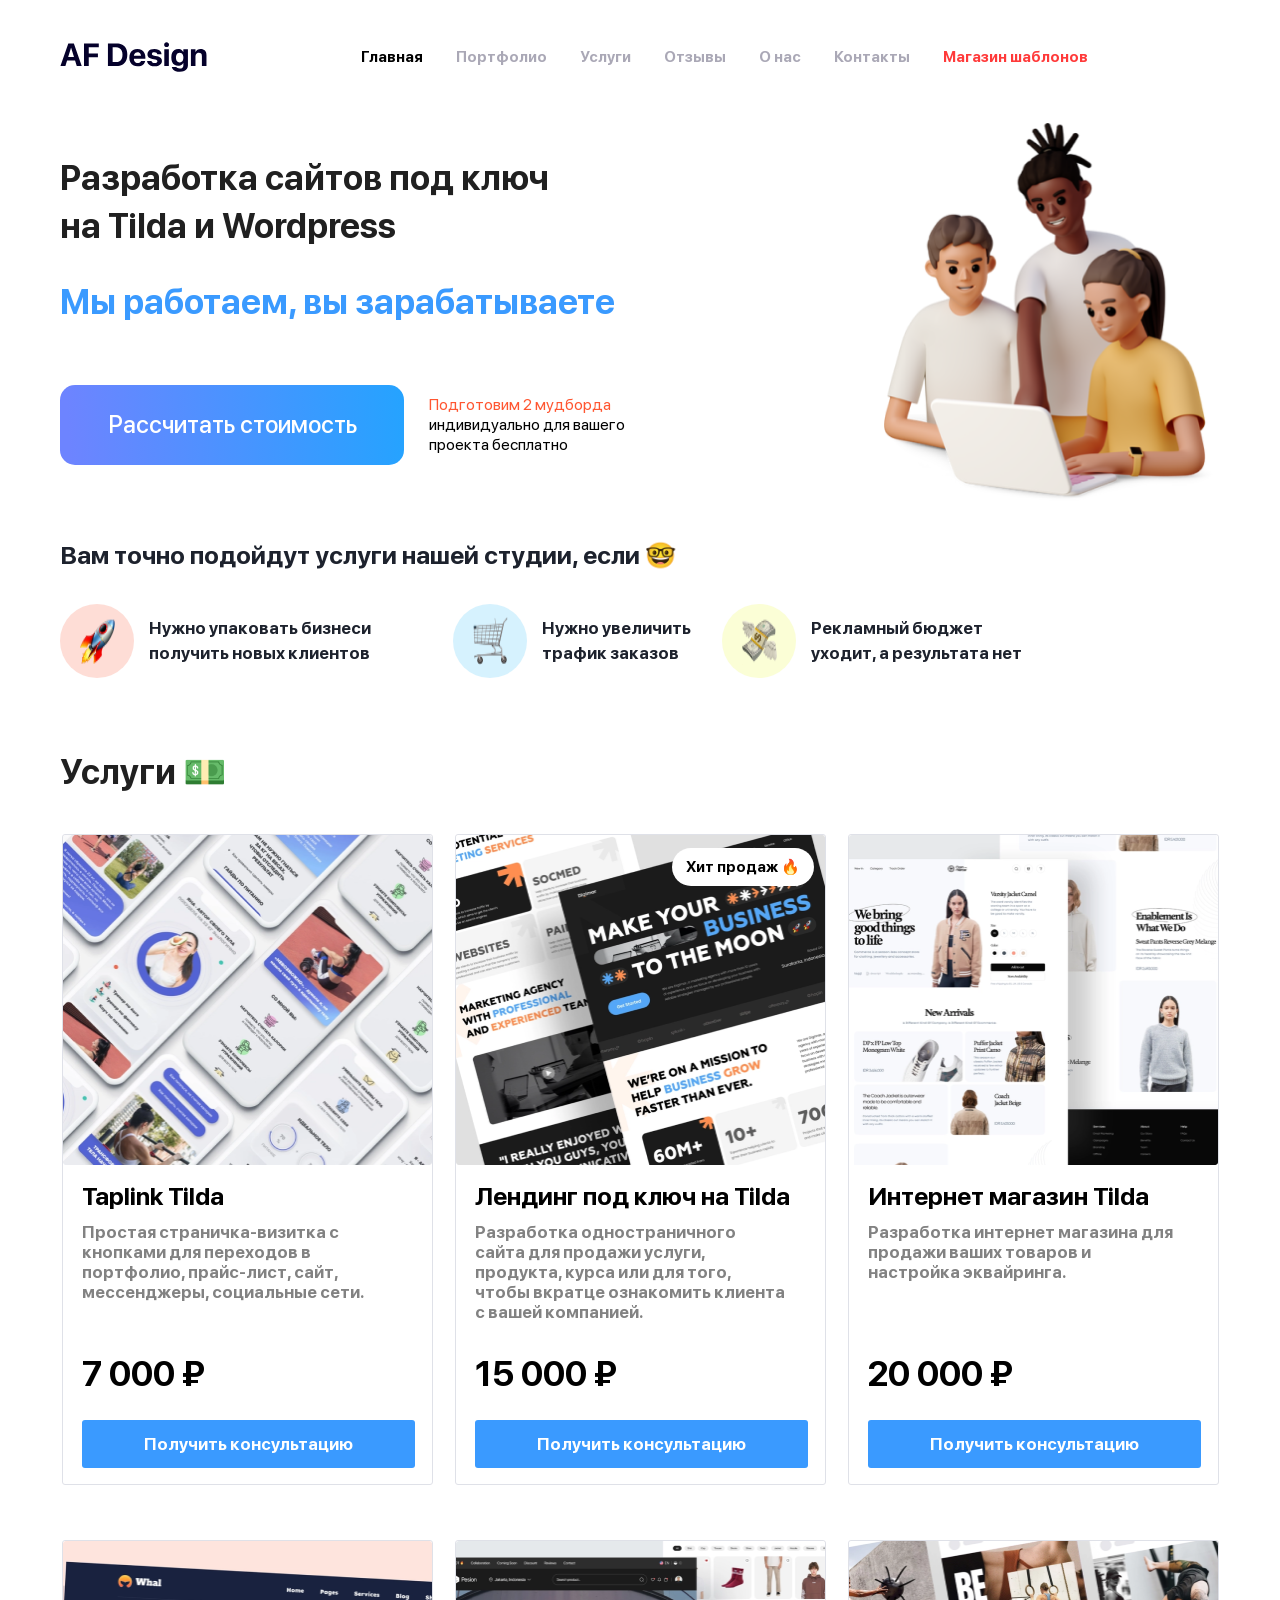
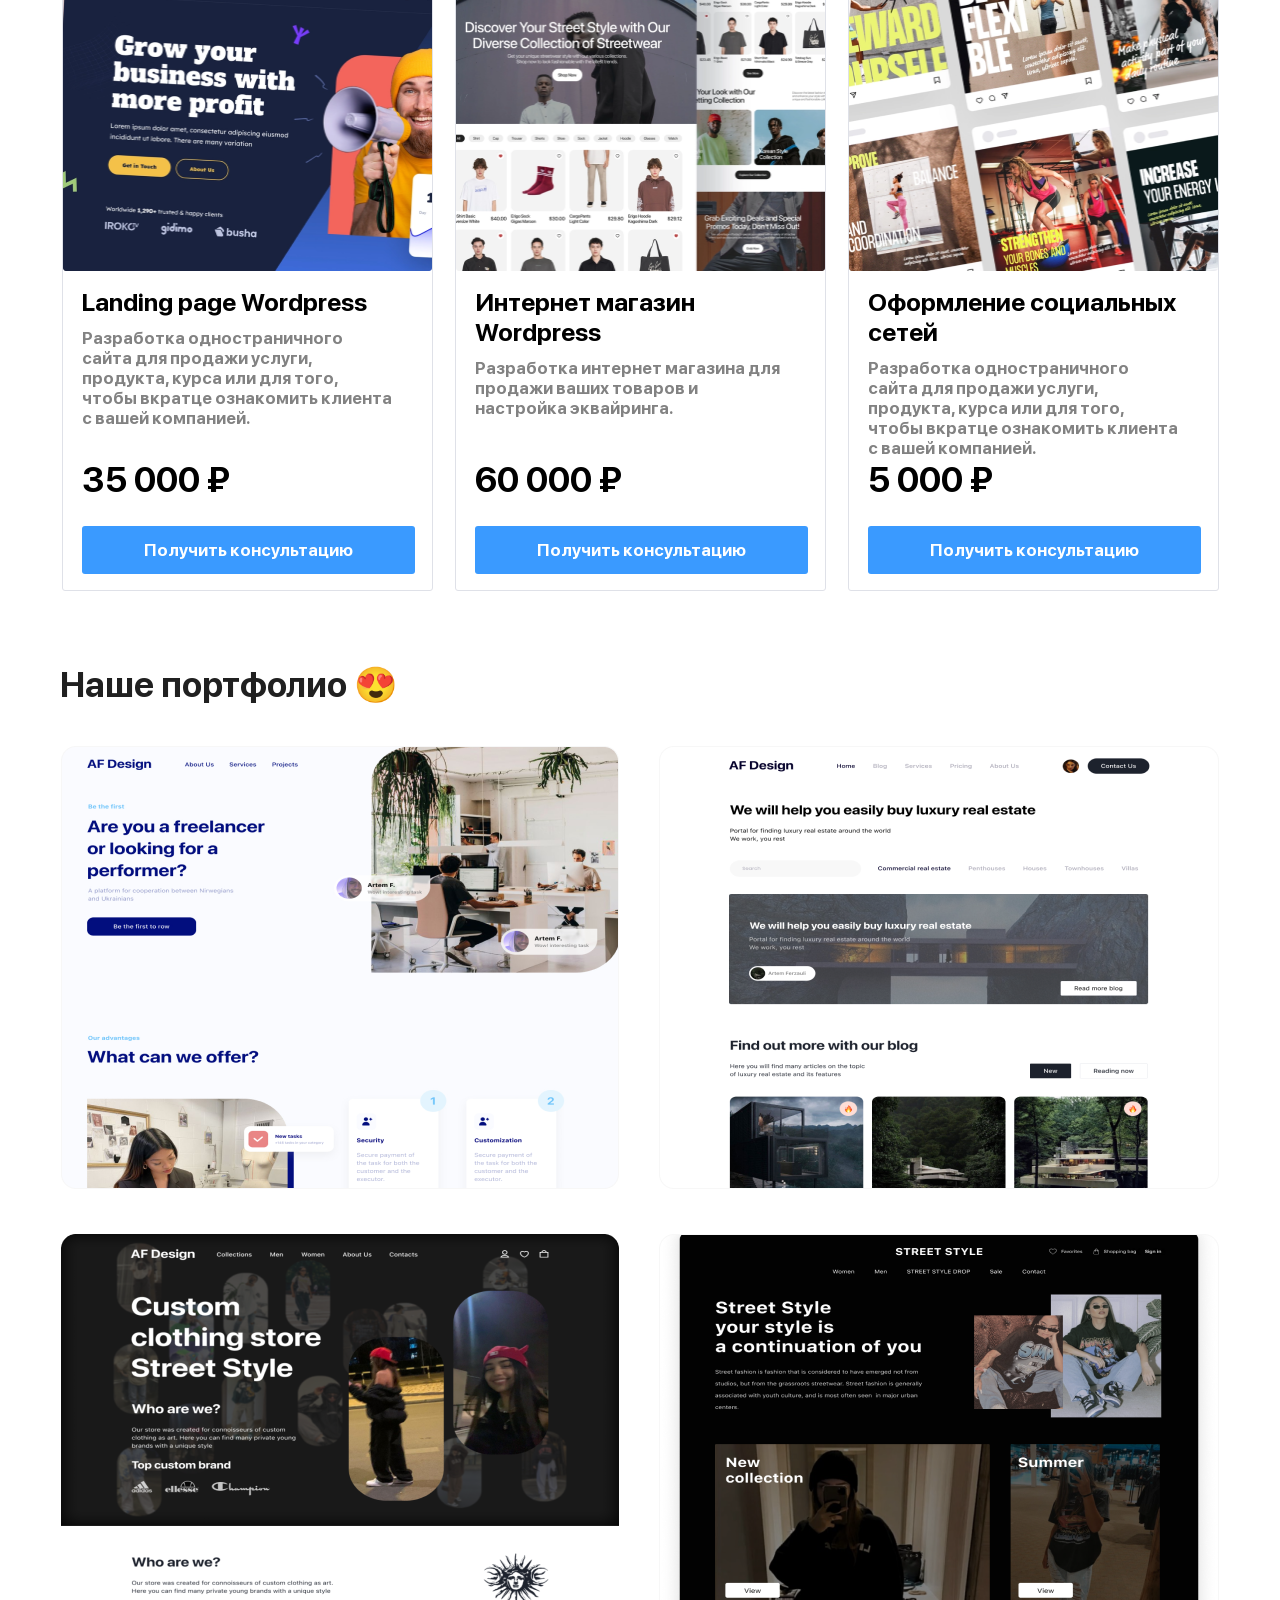
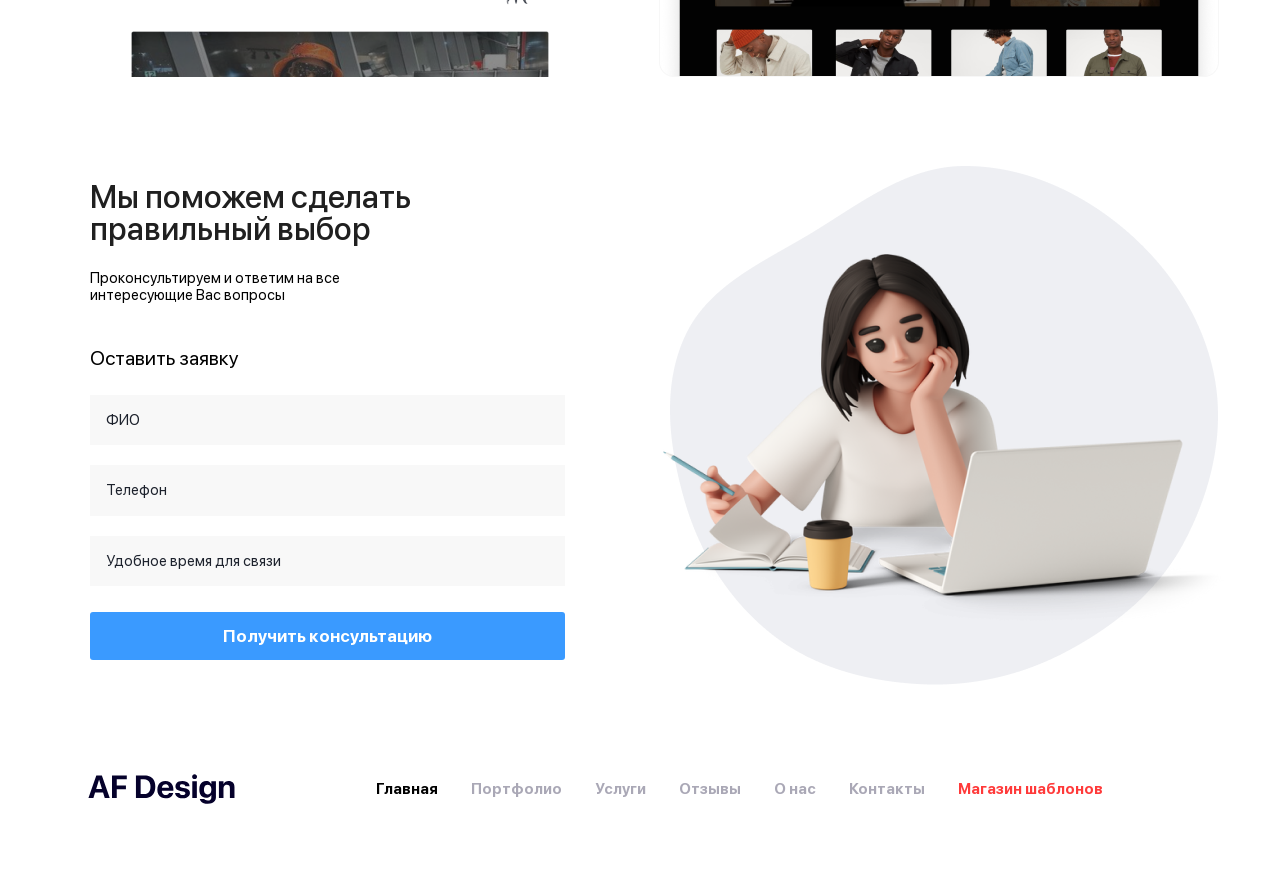
==== commit 1680fb02: "scroll click" ====
--- a/index.html
+++ b/index.html
@@ -32,13 +32,13 @@
         <nav class="header__nav nav">
           <ul class="nav__list">
             <li class="nav__item">
-              <a class="nav__item-link" href="#">Главная</a>
-            </li>
-            <li class="nav__item">
-              <a class="nav__item-link" href="#">Портфолио</a>
-            </li>
-            <li class="nav__item">
-              <a class="nav__item-link" href="#">Услуги</a>
+              <a class="nav__item-link" href="#hero">Главная</a>
+            </li>
+            <li class="nav__item">
+              <a class="nav__item-link" href="#portfolio">Портфолио</a>
+            </li>
+            <li class="nav__item">
+              <a class="nav__item-link" href="#service">Услуги</a>
             </li>
             <li class="nav__item">
               <a class="nav__item-link" href="#">Отзывы</a>
@@ -60,7 +60,7 @@
     </div>
   </section>
 
-  <section class="hero">
+  <section class="hero" id="hero">
     <div class="container container-hero">
       <div class="hero__left">
         <h1 class="section-title hero__title title-reset">Разработка сайтов под ключ на Tilda и Wordpress</h1>
@@ -80,7 +80,7 @@
     </div>
   </section>
 
-  <section class="reason">
+  <section class="reason" id="reason">
     <div class="container">
       <h2 class="reason__title title-reset">Вам точно подойдут услуги нашей студии, если 🤓</h2>
 
@@ -102,7 +102,7 @@
     </div>
   </section>
 
-  <section class="service">
+  <section class="service" id="service">
     <div class="container">
       <h2 class="section-title service__title title-reset">Услуги 💵</h2>
 
@@ -208,7 +208,7 @@
     </div>
   </section>
 
-  <section class="portfolio">
+  <section class="portfolio" id="portfolio">
     <div class="container">
       <h2 class="section-title portfolio__title title-reset">Наше портфолио 😍</h2>
       <ul class="portfolio__list list-reset">
@@ -228,7 +228,7 @@
     </div>
   </section>
 
-  <section class="form">
+  <section class="form" id="form">
     <div class="container form-container">
       <div class="form__left">
         <h2 class="section-title form__title title-reset">Мы поможем сделать правильный выбор</h2>
@@ -248,7 +248,7 @@
             </li>
 
             <li class="form__item">
-              <input class="form__inputs" type="nomber" placeholder="Телефон" name="Телефон">
+              <input class="form__inputs" type="tel" placeholder="Телефон" name="Телефон">
             </li>
 
             <li class="form__item">
@@ -265,7 +265,7 @@
     </div>
   </section>
 
-  <footer class="footer">
+  <footer class="footer" >
     <div class="container">
       <div class="header__nav-wrap footer__nav-wrap">
 
@@ -310,6 +310,7 @@
 
   <!-- JS -->
   <script src="js/burger.js"></script>
+  <script src="js/scroll.js"></script>
 </body>
 
 </html>
--- a/css/style.min.css
+++ b/css/style.min.css
@@ -1 +1 @@
-@font-face{font-family:"SFProDisplay";src:local("SFProDisplay Regular"),local("SFProDisplayRegular"),url("../fonts/SFProDisplayRegular.woff2") format("woff2"),url("../fonts/SFProDisplayRegular.woff") format("woff");font-weight:400;font-style:normal;font-display:swap}@font-face{font-family:"SFProDisplay";src:local("SFProDisplay Medium"),local("SFProDisplayMedium"),url("../fonts/SFProDisplayMedium.woff2") format("woff2"),url("../fonts/SFProDisplayMedium.woff") format("woff");font-weight:500;font-style:normal;font-display:swap}@font-face{font-family:"SFProDisplay";src:local("SFProDisplay Bold"),local("SFProDisplayBold"),url("../fonts/SFProDisplayBold.woff2") format("woff2"),url("../fonts/SFProDisplayBold.woff") format("woff");font-weight:700;font-style:normal;font-display:swap}html{-webkit-box-sizing:border-box;box-sizing:border-box}*{-webkit-box-sizing:inherit;box-sizing:inherit}*::before,*::after{-webkit-box-sizing:inherit;box-sizing:inherit}a{color:inherit;text-decoration:none}img,svg{max-width:100%}body{font-family:"SFProDisplay",sans-serif;font-weight:510;min-width:320px}.container{max-width:1190px;padding:0 15px;margin:0 auto}.title-reset{margin:0;padding:0}.descr-reset{margin:0;padding:0}.list-reset{margin:0;padding:0;list-style:none}.nav__list{padding:0;margin:0}.nav__item{list-style:none;padding:0;margin:0}.section-title{font-weight:700;font-size:35px;line-height:48px;color:#202020}.btn{position:relative;display:inline-block;cursor:pointer;color:#fff;outline:none;border:none;background-color:#3a9aff;border-radius:3px;font-weight:510;font-size:17px;line-height:20px;z-index:10;-webkit-transition:outline .3s ease-in-out,background-color .3s ease-in-out;transition:outline .3s ease-in-out,background-color .3s ease-in-out}.btn:focus{outline:2px solid #3b32d4}.btn:hover{background-color:#2272c7}.btn:active{outline:2px solid #4543cf}.header__burger{display:none;position:relative;width:30px;height:30px;background-color:rgba(0,0,0,0);border-radius:5px;border:none;outline:none;cursor:pointer;color:#000}.header__burger-line{position:absolute;width:100%;height:3px;-webkit-transform:translateX(-50%);transform:translateX(-50%);background-color:currentColor;-webkit-transition:-webkit-transform .3s ease-in-out;transition:-webkit-transform .3s ease-in-out;transition:transform .3s ease-in-out;transition:transform .3s ease-in-out, -webkit-transform .3s ease-in-out}.header__burger-line:nth-child(1){top:25%;-webkit-transition:top .3s ease-in-out,-webkit-transform .3s ease-in-out;transition:top .3s ease-in-out,-webkit-transform .3s ease-in-out;transition:transform .3s ease-in-out,top .3s ease-in-out;transition:transform .3s ease-in-out,top .3s ease-in-out,-webkit-transform .3s ease-in-out}.header__burger-line:nth-child(2){width:70%;right:0;top:50%;-webkit-transform:translateY(-50%);transform:translateY(-50%);-webkit-transition:top .3s ease-in-out,-webkit-transform .3s ease-in-out;transition:top .3s ease-in-out,-webkit-transform .3s ease-in-out;transition:transform .3s ease-in-out,top .3s ease-in-out;transition:transform .3s ease-in-out,top .3s ease-in-out,-webkit-transform .3s ease-in-out}.header__burger-line:nth-child(3){bottom:25%;-webkit-transition:bottom .3s ease-in-out,-webkit-transform .3s ease-in-out;transition:bottom .3s ease-in-out,-webkit-transform .3s ease-in-out;transition:transform .3s ease-in-out,bottom .3s ease-in-out;transition:transform .3s ease-in-out,bottom .3s ease-in-out,-webkit-transform .3s ease-in-out}.burger--active .header__burger-line:nth-child(1){top:50%;left:0%;-webkit-transform:rotate(45deg);transform:rotate(45deg);-webkit-transition:top .3s ease-in-out,-webkit-transform .3s ease-in-out;transition:top .3s ease-in-out,-webkit-transform .3s ease-in-out;transition:transform .3s ease-in-out,top .3s ease-in-out;transition:transform .3s ease-in-out,top .3s ease-in-out,-webkit-transform .3s ease-in-out}.burger--active .header__burger-line:nth-child(2){top:50%;left:15%;-webkit-transform:rotate(-45deg);transform:rotate(-45deg);opacity:0;-webkit-transition:top .3s ease-in-out,opacity .4s ease-in-out,-webkit-transform .3s ease-in-out;transition:top .3s ease-in-out,opacity .4s ease-in-out,-webkit-transform .3s ease-in-out;transition:transform .3s ease-in-out,top .3s ease-in-out,opacity .4s ease-in-out;transition:transform .3s ease-in-out,top .3s ease-in-out,opacity .4s ease-in-out,-webkit-transform .3s ease-in-out}.burger--active .header__burger-line:nth-child(3){top:50%;left:0%;-webkit-transform:rotate(-45deg);transform:rotate(-45deg);-webkit-transition:bottom .3s ease-in-out,-webkit-transform .3s ease-in-out;transition:bottom .3s ease-in-out,-webkit-transform .3s ease-in-out;transition:transform .3s ease-in-out,bottom .3s ease-in-out;transition:transform .3s ease-in-out,bottom .3s ease-in-out,-webkit-transform .3s ease-in-out}.header{padding-top:42px;padding-bottom:21px}.header__nav-wrap{display:-webkit-box;display:-ms-flexbox;display:flex;-webkit-box-align:center;-ms-flex-align:center;align-items:center}.header__logo-link{position:relative;display:-webkit-box;display:-ms-flexbox;display:flex;outline:none;margin-right:154px;z-index:110}.nav__list{display:-webkit-box;display:-ms-flexbox;display:flex}.nav__item:not(:last-child){margin-right:33px}.nav__item-link{position:relative;font-size:15px;font-weight:510;line-height:18px;color:#aaa8b6;outline:none}.nav__item:first-child .nav__item-link{color:#000}.nav__item:last-child .nav__item-link{color:#ff3a3a}.nav__item-link::after{content:" ";position:absolute;width:100%;height:2px;left:0;bottom:-7px;background-color:#aaa8b6;-webkit-transform:scaleX(0);transform:scaleX(0);-webkit-transition:background-color .3s ease-in-out,-webkit-transform .3s ease-in-out;transition:background-color .3s ease-in-out,-webkit-transform .3s ease-in-out;transition:transform .3s ease-in-out,background-color .3s ease-in-out;transition:transform .3s ease-in-out,background-color .3s ease-in-out,-webkit-transform .3s ease-in-out}.nav__item-link:focus::after{-webkit-transform:scaleX(100%);transform:scaleX(100%)}.nav__item-link:hover::after{-webkit-transform:scaleX(100%);transform:scaleX(100%)}.nav__item-link:active::after{-webkit-transform:scaleX(100%);transform:scaleX(100%);background-color:#ff3a3a}@media(max-width: 1024px){.header__logo-link{margin-right:0}.header__nav-wrap{-webkit-box-pack:justify;-ms-flex-pack:justify;justify-content:space-between}}@media(max-width: 900px){.header__burger{display:block;z-index:110}.header__nav{position:absolute;right:0;top:0;width:100%;height:100vh;padding:30px;padding-top:150px;background-color:#fff;-webkit-box-shadow:0 0 25px #888;box-shadow:0 0 25px #888;overflow-y:auto;-webkit-transform:translateY(-120%);transform:translateY(-120%);visibility:hidden;z-index:100;-webkit-transition:-webkit-transform .3s ease-in-out;transition:-webkit-transform .3s ease-in-out;transition:transform .3s ease-in-out;transition:transform .3s ease-in-out, -webkit-transform .3s ease-in-out}.header__nav .nav__list{-webkit-box-orient:vertical;-webkit-box-direction:normal;-ms-flex-direction:column;flex-direction:column;-webkit-box-pack:start;-ms-flex-pack:start;justify-content:flex-start;text-align:center}.header__nav--active{visibility:visible;opacity:1;-webkit-transform:none;transform:none}.stop-scroll{overflow:hidden}.nav__item{margin-right:0}.nav__item:not(:last-child){margin-right:0;margin-bottom:50px}.header__burger{display:block}}.hero{padding-top:30px;padding-bottom:13px}.container-hero{display:-webkit-box;display:-ms-flexbox;display:flex}.hero__img{background-image:url("../img/hero-img.png");background-position:center right;background-size:contain;background-repeat:no-repeat}.hero__left{width:60%}.hero__right{width:100%}.hero__title{max-width:500px;padding-top:31px;margin-bottom:28px}.hero__subtitle{margin-bottom:59px;line-height:48px;color:#3a9aff}.hero__btn-wrap{width:100%;display:-webkit-box;display:-ms-flexbox;display:flex;-webkit-box-align:center;-ms-flex-align:center;align-items:center;margin-bottom:38px}.hero__btn{display:block;width:344px;min-height:80px;padding:28px 40px;margin-right:25px;background:linear-gradient(266.96deg, #25A3FF 0%, #6D84FF 97.16%);border:none;border-radius:15px;text-align:center;font-weight:500;font-size:24px;line-height:24px;color:#fff;outline:none}.hero__btn::before{content:"";display:block;opacity:0;position:absolute;top:0;left:0;width:100%;height:100%;background:linear-gradient(266.96deg, #25A3FF 0%, #6D84FF 1.16%);border-radius:15px;-webkit-transition:opacity .5s ease-in-out;transition:opacity .5s ease-in-out;z-index:-1000}.hero__btn:hover::before{opacity:1}.hero__btn-text{width:232px;min-height:60px;font-weight:400;font-size:16px;line-height:20px}.hero__btn-text span{color:#ff5631}@media(max-width: 800px){.hero__right{display:none}.container-hero{-webkit-box-pack:center;-ms-flex-pack:center;justify-content:center}.hero__left{width:100%;text-align:center}.hero__title{max-width:100%}.hero__btn-wrap{-webkit-box-pack:center;-ms-flex-pack:center;justify-content:center}}@media(max-width: 600px){.hero__btn-text{display:none}.section-title{font-size:25px}.hero__title{margin-bottom:10px}.hero__subtitle{margin-bottom:28px}.hero__btn{margin-right:0;width:100%}}@media(max-width: 428px){.hero__subtitle{font-size:20px}.hero__btn-wrap{margin-bottom:0}}.reason{padding-top:15px;padding-bottom:35px}.reason__title{margin-bottom:25px;font-weight:700;font-size:25px;line-height:48px;color:#1d222d}.reason__list{display:-webkit-box;display:-ms-flexbox;display:flex;-webkit-box-align:center;-ms-flex-align:center;align-items:center;-ms-flex-wrap:wrap;flex-wrap:wrap}.reason__item{display:-webkit-box;display:-ms-flexbox;display:flex;-webkit-box-pack:center;-ms-flex-pack:center;justify-content:center;-webkit-box-align:center;-ms-flex-align:center;align-items:center}.reason__item:not(:last-child){margin-right:54px}.reason__item:nth-child(2){margin-right:20px}.reason__item:nth-child(1) .reason__img-block{background-image:url(../icons/reasons/reasons-1.png);background-color:#feddd6}.reason__item:nth-child(2) .reason__img-block{background-image:url(../icons/reasons/reasons-2.png);background-color:#d6f2fe}.reason__item:nth-child(3) .reason__img-block{background-image:url(../icons/reasons/reasons-3.png);background-color:#fbfed6}.reason__img-block{width:74px;height:74px;padding:13px 20px;margin-right:15px;border-radius:100%;background-position:center center;background-size:35px 48px;background-repeat:no-repeat}.reason__descr{max-width:250px;font-weight:700;font-size:17px;line-height:25px;color:#1d222d}.reason__item:nth-child(1) .reason__descr{max-width:250px}.reason__item:nth-child(2) .reason__descr{max-width:160px}.reason__item:nth-child(3) .reason__descr{max-width:220px}@media(max-width: 1024px){.reason__item{margin-bottom:10px}}@media(max-width: 800px){.reason{padding-bottom:20px}.reason__title{text-align:center}.reason__list{width:350px;-webkit-box-pack:start;-ms-flex-pack:start;justify-content:flex-start;margin:0 auto}.reason__item:not(:last-child){margin-right:0}.reason__item{margin-bottom:15px}.reason__descr{max-width:200px}}@media(max-width: 428px){.reason__title{font-size:20px;line-height:30px;text-align:center}.reason__item:nth-child(1) .reason__descr{max-width:200px}.reason__descr{font-size:15px}.reason__list{-webkit-box-pack:center;-ms-flex-pack:center;justify-content:center}.reason__item:not(:last-child){margin-right:0}.reason__item:nth-child(1) .reason__descr{max-width:200px}.reason__item:nth-child(2) .reason__descr{max-width:200px}.reason__item:nth-child(3) .reason__descr{max-width:200px}.reason__item{margin-bottom:15px}}.service{padding-top:35px;padding-bottom:35px}.service__title{margin-bottom:38px}.service__list{display:-webkit-box;display:-ms-flexbox;display:flex;-webkit-box-pack:center;-ms-flex-pack:center;justify-content:center;-ms-flex-wrap:wrap;flex-wrap:wrap;gap:55px 22px}.service__item{display:-webkit-box;display:-ms-flexbox;display:flex;-webkit-box-orient:vertical;-webkit-box-direction:normal;-ms-flex-direction:column;flex-direction:column;width:371px;min-height:651px;background:#fff;border:1px solid #dfe1e8;border-radius:3px}.service__item-top{-webkit-box-flex:0;-ms-flex:0 0 330px;flex:0 0 330px;position:relative;overflow:hidden}.service__item-bottom{display:-webkit-box;display:-ms-flexbox;display:flex;-webkit-box-orient:vertical;-webkit-box-direction:normal;-ms-flex-direction:column;flex-direction:column;-webkit-box-flex:1;-ms-flex:1 0 auto;flex:1 0 auto;padding:16px 19px}.service__item-img{display:block;height:100%;width:100%}.service__item-decsr{height:50%;padding:16px 19px}.service__item-title{margin-bottom:11px;font-weight:700;font-size:25px;line-height:30px;color:#000}.service__item-text{max-width:310px;font-weight:510;font-size:17px;line-height:20px;color:#828282}.service__item-price{display:block;margin-bottom:25px;margin-top:auto;font-weight:510;font-size:35px;line-height:42px;color:#000}.service__btn{padding:14px 31px;width:333px;min-height:48px;background:#3a9aff;border-radius:3px;border:none}.service__hit{position:absolute;top:13px;right:11px;min-width:137px;height:38px;padding:10px 14px;background:#fff;border-radius:33.3333px;font-weight:510;font-size:15px;line-height:18px;text-align:center;color:#000}@media(max-width: 800px){.service{padding-top:20px}.service__item{min-height:640px}}@media(max-width: 600px){.service__title{text-align:center}.service__item-text{font-size:15px}.service__item-title{font-size:20px}.service__item-price{font-size:30px}}@media(max-width: 428px){.service__item{max-width:300px;min-height:0}.service__btn{max-width:100%;margin:0 auto;font-weight:510;font-size:15px}.service__item-top{-webkit-box-flex:0;-ms-flex:0 0 255px;flex:0 0 255px}.service__item-text{font-weight:510;font-size:15px;margin-bottom:20px}.service__item-price{font-size:25px}}.portfolio{padding-top:35px;padding-bottom:54px}.portfolio__title{margin-bottom:35px}.portfolio__list{display:-webkit-box;display:-ms-flexbox;display:flex;-ms-flex-wrap:wrap;flex-wrap:wrap;-webkit-box-pack:center;-ms-flex-pack:center;justify-content:center;gap:40px}.portfolio__item{overflow:hidden}.portfolio__img{width:100%;height:100%;-o-object-fit:contain;object-fit:contain}@media(max-width: 800px){.portfolio__item{max-width:400px}}@media(max-width: 600px){.portfolio__title{text-align:center}}.form{padding-top:20px;padding-bottom:35px;padding-left:60px}.form-container{display:-webkit-box;display:-ms-flexbox;display:flex}.form__left{width:40.9482758621%;margin-right:98px;margin-bottom:39px;padding-top:28px}.form__right{width:48.5344827586%;background-position:center 13px;background-size:contain;background-repeat:no-repeat}.form__img{background-image:url(../img/form-img.png)}.form__title{max-width:353px;margin-bottom:25px;font-weight:500;font-size:32px;line-height:32px}.form__subtitle{max-width:289px;margin-bottom:42px;font-weight:400;font-size:15px;line-height:17px}.form__wrap-name{margin-bottom:25px;font-weight:400;font-size:20px;line-height:24px}.form__list{display:-webkit-box;display:-ms-flexbox;display:flex;-webkit-box-orient:vertical;-webkit-box-direction:normal;-ms-flex-direction:column;flex-direction:column;margin-bottom:26px}.form__item:not(:last-child){margin-bottom:20px}.form__inputs{width:100%;min-height:50px;padding:16px;border:none;background:#f8f8f8;-webkit-transition:background-color .3s ease-in-out,outline .3s ease-in-out;transition:background-color .3s ease-in-out,outline .3s ease-in-out}.form__inputs:focus-visible{background-color:#eae9e9;outline:0}.form__inputs:hover{background-color:#eae9e9;outline:0}.form__inputs:active{background-color:#eae9e9;outline:0}.form__inputs::-webkit-input-placeholder{font-weight:400;font-size:15px;line-height:18px;color:#1d222d}.form__inputs::-moz-placeholder{font-weight:400;font-size:15px;line-height:18px;color:#1d222d}.form__inputs:-ms-input-placeholder{font-weight:400;font-size:15px;line-height:18px;color:#1d222d}.form__inputs::-ms-input-placeholder{font-weight:400;font-size:15px;line-height:18px;color:#1d222d}.form__inputs::placeholder{font-weight:400;font-size:15px;line-height:18px;color:#1d222d}.form__btn{width:100%;height:48px}@media(max-width: 1024px){.form{padding-left:0}.form__left{width:60%;margin-right:0;margin:0 auto}.form__right{display:none}}@media(max-width: 800px){.form{padding-top:24px}}@media(max-width: 600px){.form__left{width:100%}.form__title{font-size:25px}}@media(max-width: 428px){.form__left{width:100%}}.footer{padding-top:40px;padding-left:55px}.footer__logo-link{margin-right:0;margin-right:141px}@media(max-width: 1024px){.footer__logo-link{margin-right:0}}@media(max-width: 900px){.footer{display:none}}/*# sourceMappingURL=style.min.css.map */+@font-face{font-family:"SFProDisplay";src:local("SFProDisplay Regular"),local("SFProDisplayRegular"),url("../fonts/SFProDisplayRegular.woff2") format("woff2"),url("../fonts/SFProDisplayRegular.woff") format("woff");font-weight:400;font-style:normal;font-display:swap}@font-face{font-family:"SFProDisplay";src:local("SFProDisplay Medium"),local("SFProDisplayMedium"),url("../fonts/SFProDisplayMedium.woff2") format("woff2"),url("../fonts/SFProDisplayMedium.woff") format("woff");font-weight:500;font-style:normal;font-display:swap}@font-face{font-family:"SFProDisplay";src:local("SFProDisplay Bold"),local("SFProDisplayBold"),url("../fonts/SFProDisplayBold.woff2") format("woff2"),url("../fonts/SFProDisplayBold.woff") format("woff");font-weight:700;font-style:normal;font-display:swap}html{-webkit-box-sizing:border-box;box-sizing:border-box}*{-webkit-box-sizing:inherit;box-sizing:inherit}*::before,*::after{-webkit-box-sizing:inherit;box-sizing:inherit}a{color:inherit;text-decoration:none}img,svg{max-width:100%}body{font-family:"SFProDisplay",sans-serif;font-weight:510;min-width:320px}.container{max-width:1190px;padding:0 15px;margin:0 auto}.title-reset{margin:0;padding:0}.descr-reset{margin:0;padding:0}.list-reset{margin:0;padding:0;list-style:none}.nav__list{padding:0;margin:0}.nav__item{list-style:none;padding:0;margin:0}.section-title{font-weight:700;font-size:35px;line-height:48px;color:#202020}.btn{position:relative;display:inline-block;cursor:pointer;color:#fff;outline:none;border:none;background-color:#3a9aff;border-radius:3px;font-weight:510;font-size:17px;line-height:20px;z-index:10;-webkit-transition:outline .3s ease-in-out,background-color .3s ease-in-out;transition:outline .3s ease-in-out,background-color .3s ease-in-out}.btn:focus{outline:2px solid #3b32d4}.btn:hover{background-color:#2272c7}.btn:active{outline:2px solid #4543cf}.header__burger{display:none;position:relative;width:30px;height:30px;background-color:rgba(0,0,0,0);border-radius:5px;border:none;outline:none;cursor:pointer;color:#000}.header__burger-line{position:absolute;width:100%;height:3px;-webkit-transform:translateX(-50%);transform:translateX(-50%);background-color:currentColor;-webkit-transition:-webkit-transform .3s ease-in-out;transition:-webkit-transform .3s ease-in-out;transition:transform .3s ease-in-out;transition:transform .3s ease-in-out, -webkit-transform .3s ease-in-out}.header__burger-line:nth-child(1){top:25%;-webkit-transition:top .3s ease-in-out,-webkit-transform .3s ease-in-out;transition:top .3s ease-in-out,-webkit-transform .3s ease-in-out;transition:transform .3s ease-in-out,top .3s ease-in-out;transition:transform .3s ease-in-out,top .3s ease-in-out,-webkit-transform .3s ease-in-out}.header__burger-line:nth-child(2){width:70%;right:0;top:50%;-webkit-transform:translateY(-50%);transform:translateY(-50%);-webkit-transition:top .3s ease-in-out,-webkit-transform .3s ease-in-out;transition:top .3s ease-in-out,-webkit-transform .3s ease-in-out;transition:transform .3s ease-in-out,top .3s ease-in-out;transition:transform .3s ease-in-out,top .3s ease-in-out,-webkit-transform .3s ease-in-out}.header__burger-line:nth-child(3){bottom:25%;-webkit-transition:bottom .3s ease-in-out,-webkit-transform .3s ease-in-out;transition:bottom .3s ease-in-out,-webkit-transform .3s ease-in-out;transition:transform .3s ease-in-out,bottom .3s ease-in-out;transition:transform .3s ease-in-out,bottom .3s ease-in-out,-webkit-transform .3s ease-in-out}.burger--active .header__burger-line:nth-child(1){top:50%;left:0%;-webkit-transform:rotate(45deg);transform:rotate(45deg);-webkit-transition:top .3s ease-in-out,-webkit-transform .3s ease-in-out;transition:top .3s ease-in-out,-webkit-transform .3s ease-in-out;transition:transform .3s ease-in-out,top .3s ease-in-out;transition:transform .3s ease-in-out,top .3s ease-in-out,-webkit-transform .3s ease-in-out}.burger--active .header__burger-line:nth-child(2){top:50%;left:15%;-webkit-transform:rotate(-45deg);transform:rotate(-45deg);opacity:0;-webkit-transition:top .3s ease-in-out,opacity .4s ease-in-out,-webkit-transform .3s ease-in-out;transition:top .3s ease-in-out,opacity .4s ease-in-out,-webkit-transform .3s ease-in-out;transition:transform .3s ease-in-out,top .3s ease-in-out,opacity .4s ease-in-out;transition:transform .3s ease-in-out,top .3s ease-in-out,opacity .4s ease-in-out,-webkit-transform .3s ease-in-out}.burger--active .header__burger-line:nth-child(3){top:50%;left:0%;-webkit-transform:rotate(-45deg);transform:rotate(-45deg);-webkit-transition:bottom .3s ease-in-out,-webkit-transform .3s ease-in-out;transition:bottom .3s ease-in-out,-webkit-transform .3s ease-in-out;transition:transform .3s ease-in-out,bottom .3s ease-in-out;transition:transform .3s ease-in-out,bottom .3s ease-in-out,-webkit-transform .3s ease-in-out}.header{padding-top:42px;padding-bottom:21px}.header__nav-wrap{display:-webkit-box;display:-ms-flexbox;display:flex;-webkit-box-align:center;-ms-flex-align:center;align-items:center}.header__logo-link{position:relative;display:-webkit-box;display:-ms-flexbox;display:flex;outline:none;margin-right:154px;z-index:110}.nav__list{display:-webkit-box;display:-ms-flexbox;display:flex}.nav__item:not(:last-child){margin-right:33px}.nav__item-link{position:relative;font-size:15px;font-weight:510;line-height:18px;color:#aaa8b6;outline:none}.nav__item:first-child .nav__item-link{color:#000}.nav__item:last-child .nav__item-link{color:#ff3a3a}.nav__item-link::after{content:" ";position:absolute;width:100%;height:2px;left:0;bottom:-7px;background-color:#aaa8b6;-webkit-transform:scaleX(0);transform:scaleX(0);-webkit-transition:background-color .3s ease-in-out,-webkit-transform .3s ease-in-out;transition:background-color .3s ease-in-out,-webkit-transform .3s ease-in-out;transition:transform .3s ease-in-out,background-color .3s ease-in-out;transition:transform .3s ease-in-out,background-color .3s ease-in-out,-webkit-transform .3s ease-in-out}.nav__item-link:focus::after{-webkit-transform:scaleX(100%);transform:scaleX(100%)}.nav__item-link:hover::after{-webkit-transform:scaleX(100%);transform:scaleX(100%)}.nav__item-link:active::after{-webkit-transform:scaleX(100%);transform:scaleX(100%);background-color:#ff3a3a}@media(max-width: 1024px){.header__logo-link{margin-right:0}.header__nav-wrap{-webkit-box-pack:justify;-ms-flex-pack:justify;justify-content:space-between}}@media(max-width: 900px){.header__burger{display:block;z-index:110}.header__nav{position:absolute;right:0;top:0;width:100%;height:100vh;padding:30px;padding-top:150px;background-color:#fff;-webkit-box-shadow:0 0 25px #888;box-shadow:0 0 25px #888;overflow-y:auto;-webkit-transform:translateY(-120%);transform:translateY(-120%);visibility:hidden;z-index:100;-webkit-transition:-webkit-transform .3s ease-in-out;transition:-webkit-transform .3s ease-in-out;transition:transform .3s ease-in-out;transition:transform .3s ease-in-out, -webkit-transform .3s ease-in-out}.header__nav .nav__list{-webkit-box-orient:vertical;-webkit-box-direction:normal;-ms-flex-direction:column;flex-direction:column;-webkit-box-pack:start;-ms-flex-pack:start;justify-content:flex-start;text-align:center}.header__nav--active{visibility:visible;opacity:1;-webkit-transform:none;transform:none}.stop-scroll{overflow:hidden}.nav__item{margin-right:0}.nav__item:not(:last-child){margin-right:0;margin-bottom:50px}.header__burger{display:block}}.hero{padding-top:30px;padding-bottom:13px}.container-hero{display:-webkit-box;display:-ms-flexbox;display:flex}.hero__img{background-image:url("../img/hero-img.png");background-position:center right;background-size:contain;background-repeat:no-repeat}.hero__left{width:60%}.hero__right{width:100%}.hero__title{max-width:500px;padding-top:31px;margin-bottom:28px}.hero__subtitle{margin-bottom:59px;line-height:48px;color:#3a9aff}.hero__btn-wrap{width:100%;display:-webkit-box;display:-ms-flexbox;display:flex;-webkit-box-align:center;-ms-flex-align:center;align-items:center;margin-bottom:38px}.hero__btn{display:block;width:344px;min-height:80px;padding:28px 40px;margin-right:25px;background:linear-gradient(266.96deg, #25A3FF 0%, #6D84FF 97.16%);border:none;border-radius:15px;text-align:center;font-weight:500;font-size:24px;line-height:24px;color:#fff;outline:none}.hero__btn::before{content:"";display:block;opacity:0;position:absolute;top:0;left:0;width:100%;height:100%;background:linear-gradient(266.96deg, #25A3FF 0%, #6D84FF 1.16%);border-radius:15px;-webkit-transition:opacity .5s ease-in-out;transition:opacity .5s ease-in-out;z-index:-1000}.hero__btn:hover::before{opacity:1}.hero__btn-text{width:232px;min-height:60px;font-weight:400;font-size:16px;line-height:20px}.hero__btn-text span{color:#ff5631}@media(max-width: 800px){.hero__right{display:none}.container-hero{-webkit-box-pack:center;-ms-flex-pack:center;justify-content:center}.hero__left{width:100%;text-align:center}.hero__title{max-width:100%}.hero__btn-wrap{-webkit-box-pack:center;-ms-flex-pack:center;justify-content:center}}@media(max-width: 600px){.hero__btn-text{display:none}.section-title{font-size:25px}.hero__title{margin-bottom:10px}.hero__subtitle{margin-bottom:28px}.hero__btn{margin-right:0;width:100%}}@media(max-width: 428px){.hero__subtitle{font-size:20px}.hero__btn-wrap{margin-bottom:0}}.reason{padding-top:15px;padding-bottom:35px}.reason__title{margin-bottom:25px;font-weight:700;font-size:25px;line-height:48px;color:#1d222d}.reason__list{display:-webkit-box;display:-ms-flexbox;display:flex;-webkit-box-align:center;-ms-flex-align:center;align-items:center;-ms-flex-wrap:wrap;flex-wrap:wrap}.reason__item{display:-webkit-box;display:-ms-flexbox;display:flex;-webkit-box-pack:center;-ms-flex-pack:center;justify-content:center;-webkit-box-align:center;-ms-flex-align:center;align-items:center}.reason__item:not(:last-child){margin-right:54px}.reason__item:nth-child(2){margin-right:20px}.reason__item:nth-child(1) .reason__img-block{background-image:url(../icons/reasons/reasons-1.png);background-color:#feddd6}.reason__item:nth-child(2) .reason__img-block{background-image:url(../icons/reasons/reasons-2.png);background-color:#d6f2fe}.reason__item:nth-child(3) .reason__img-block{background-image:url(../icons/reasons/reasons-3.png);background-color:#fbfed6}.reason__img-block{width:74px;height:74px;padding:13px 20px;margin-right:15px;border-radius:100%;background-position:center center;background-size:35px 48px;background-repeat:no-repeat}.reason__descr{max-width:250px;font-weight:700;font-size:17px;line-height:25px;color:#1d222d}.reason__item:nth-child(1) .reason__descr{max-width:250px}.reason__item:nth-child(2) .reason__descr{max-width:160px}.reason__item:nth-child(3) .reason__descr{max-width:220px}@media(max-width: 1024px){.reason__item{margin-bottom:10px}}@media(max-width: 800px){.reason{padding-bottom:20px}.reason__title{text-align:center}.reason__list{width:350px;-webkit-box-pack:start;-ms-flex-pack:start;justify-content:flex-start;margin:0 auto}.reason__item:not(:last-child){margin-right:0}.reason__item{margin-bottom:15px}.reason__descr{max-width:200px}}@media(max-width: 428px){.reason__title{font-size:20px;line-height:30px;text-align:center}.reason__item:nth-child(1) .reason__descr{max-width:200px}.reason__descr{font-size:15px}.reason__list{-webkit-box-pack:center;-ms-flex-pack:center;justify-content:center}.reason__item:not(:last-child){margin-right:0}.reason__item:nth-child(1) .reason__descr{max-width:200px}.reason__item:nth-child(2) .reason__descr{max-width:200px}.reason__item:nth-child(3) .reason__descr{max-width:200px}.reason__item{margin-bottom:15px}}.service{padding-top:35px;padding-bottom:35px}.service__title{margin-bottom:38px}.service__list{display:-webkit-box;display:-ms-flexbox;display:flex;-webkit-box-pack:center;-ms-flex-pack:center;justify-content:center;-ms-flex-wrap:wrap;flex-wrap:wrap;gap:55px 22px}.service__item{display:-webkit-box;display:-ms-flexbox;display:flex;-webkit-box-orient:vertical;-webkit-box-direction:normal;-ms-flex-direction:column;flex-direction:column;width:371px;min-height:651px;background:#fff;border:1px solid #dfe1e8;border-radius:3px}.service__item-top{-webkit-box-flex:0;-ms-flex:0 0 330px;flex:0 0 330px;position:relative;overflow:hidden}.service__item-bottom{display:-webkit-box;display:-ms-flexbox;display:flex;-webkit-box-orient:vertical;-webkit-box-direction:normal;-ms-flex-direction:column;flex-direction:column;-webkit-box-flex:1;-ms-flex:1 0 auto;flex:1 0 auto;padding:16px 19px}.service__item-img{display:block;height:100%;width:100%}.service__item-decsr{height:50%;padding:16px 19px}.service__item-title{margin-bottom:11px;font-weight:700;font-size:25px;line-height:30px;color:#000}.service__item-text{max-width:310px;font-weight:510;font-size:17px;line-height:20px;color:#828282}.service__item-price{display:block;margin-bottom:25px;margin-top:auto;font-weight:510;font-size:35px;line-height:42px;color:#000}.service__btn{padding:14px 31px;width:333px;min-height:48px;background:#3a9aff;border-radius:3px;border:none}.service__hit{position:absolute;top:13px;right:11px;min-width:137px;height:38px;padding:10px 14px;background:#fff;border-radius:33.3333px;font-weight:510;font-size:15px;line-height:18px;text-align:center;color:#000}@media(max-width: 800px){.service{padding-top:20px}.service__item{min-height:640px}}@media(max-width: 600px){.service__title{text-align:center}.service__item-text{font-size:15px}.service__item-title{font-size:20px}.service__item-price{font-size:30px}}@media(max-width: 428px){.service__item{max-width:300px;min-height:0}.service__btn{max-width:100%;margin:0 auto;font-weight:510;font-size:15px}.service__item-top{-webkit-box-flex:0;-ms-flex:0 0 255px;flex:0 0 255px}.service__item-text{font-weight:510;font-size:15px;margin-bottom:20px}.service__item-price{font-size:25px}}.portfolio{padding-top:35px;padding-bottom:54px}.portfolio__title{margin-bottom:35px}.portfolio__list{display:-webkit-box;display:-ms-flexbox;display:flex;-ms-flex-wrap:wrap;flex-wrap:wrap;-webkit-box-pack:center;-ms-flex-pack:center;justify-content:center;gap:40px}.portfolio__item{overflow:hidden}.portfolio__img{width:100%;height:100%;-o-object-fit:contain;object-fit:contain}@media(max-width: 800px){.portfolio__item{max-width:400px}}@media(max-width: 600px){.portfolio__title{text-align:center}}.form{padding-top:20px;padding-bottom:35px;padding-left:60px}.form-container{display:-webkit-box;display:-ms-flexbox;display:flex}.form__left{width:40.9482758621%;margin-right:98px;margin-bottom:39px;padding-top:28px}.form__right{width:48.5344827586%;background-position:center 13px;background-size:contain;background-repeat:no-repeat}.form__img{background-image:url(../img/form-img.png)}.form__title{max-width:353px;margin-bottom:25px;font-weight:500;font-size:32px;line-height:32px}.form__subtitle{max-width:289px;margin-bottom:42px;font-weight:400;font-size:15px;line-height:17px}.form__wrap-name{margin-bottom:25px;font-weight:400;font-size:20px;line-height:24px}.form__list{display:-webkit-box;display:-ms-flexbox;display:flex;-webkit-box-orient:vertical;-webkit-box-direction:normal;-ms-flex-direction:column;flex-direction:column;margin-bottom:26px}.form__item:not(:last-child){margin-bottom:20px}.form__inputs{width:100%;min-height:50px;padding:16px;border:none;background:#f8f8f8;-webkit-transition:background-color .3s ease-in-out,outline .3s ease-in-out;transition:background-color .3s ease-in-out,outline .3s ease-in-out}.form__inputs:focus-visible{background-color:#eae9e9;outline:0}.form__inputs:hover{background-color:#eae9e9;outline:0}.form__inputs:active{background-color:#eae9e9;outline:0}.form__inputs::-webkit-input-placeholder{font-weight:400;font-size:15px;line-height:18px;color:#1d222d}.form__inputs::-moz-placeholder{font-weight:400;font-size:15px;line-height:18px;color:#1d222d}.form__inputs:-ms-input-placeholder{font-weight:400;font-size:15px;line-height:18px;color:#1d222d}.form__inputs::-ms-input-placeholder{font-weight:400;font-size:15px;line-height:18px;color:#1d222d}.form__inputs::placeholder{font-weight:400;font-size:15px;line-height:18px;color:#1d222d}.form__btn{width:100%;height:48px}@media(max-width: 1024px){.form{padding-left:0}.form__left{width:60%;margin-right:0;margin:0 auto}.form__right{display:none}}@media(max-width: 800px){.form{padding-top:24px}}@media(max-width: 600px){.form__left{width:100%}.form__title{font-size:25px}}@media(max-width: 428px){.form__left{width:100%}}.footer{padding-top:40px;padding-left:55px;padding-bottom:40px;margin-bottom:40px}.footer__logo-link{margin-right:0;margin-right:141px}@media(max-width: 1024px){.footer__logo-link{margin-right:0}}@media(max-width: 900px){.footer{display:none}}/*# sourceMappingURL=style.min.css.map */
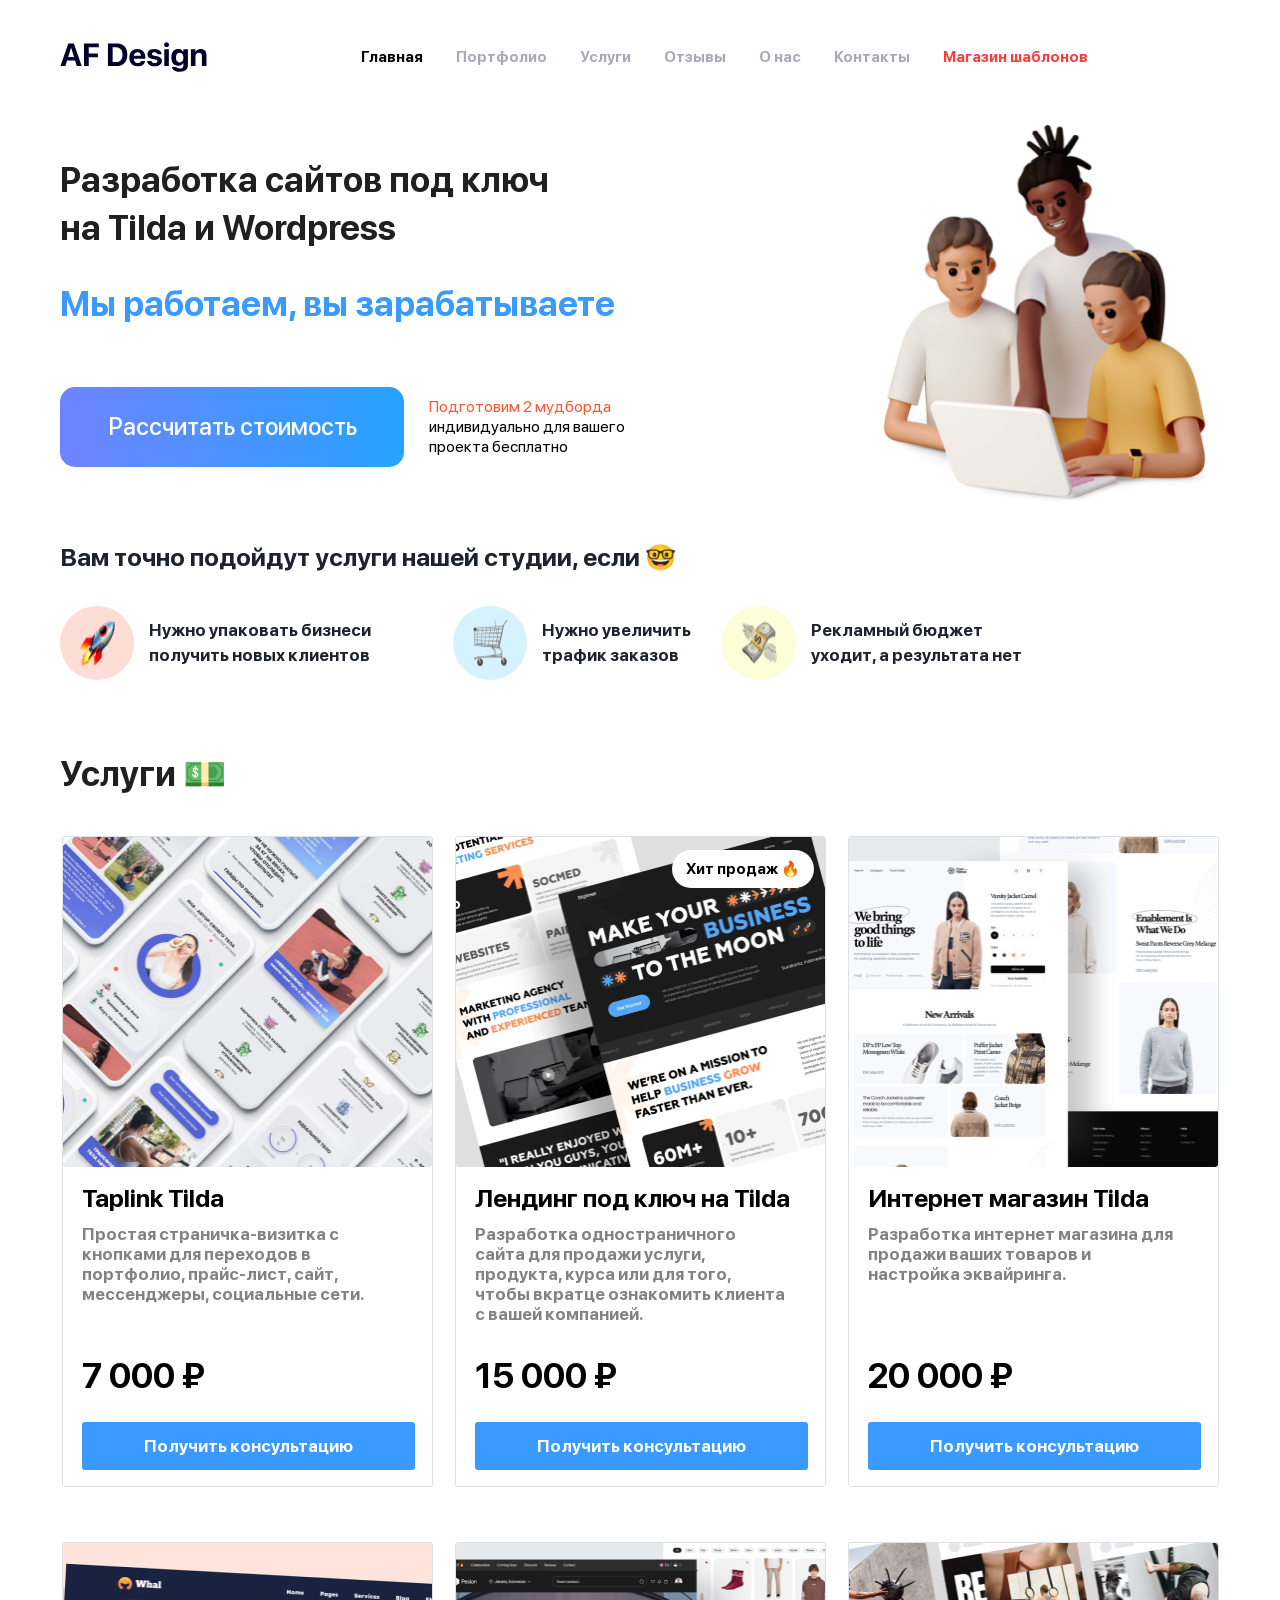
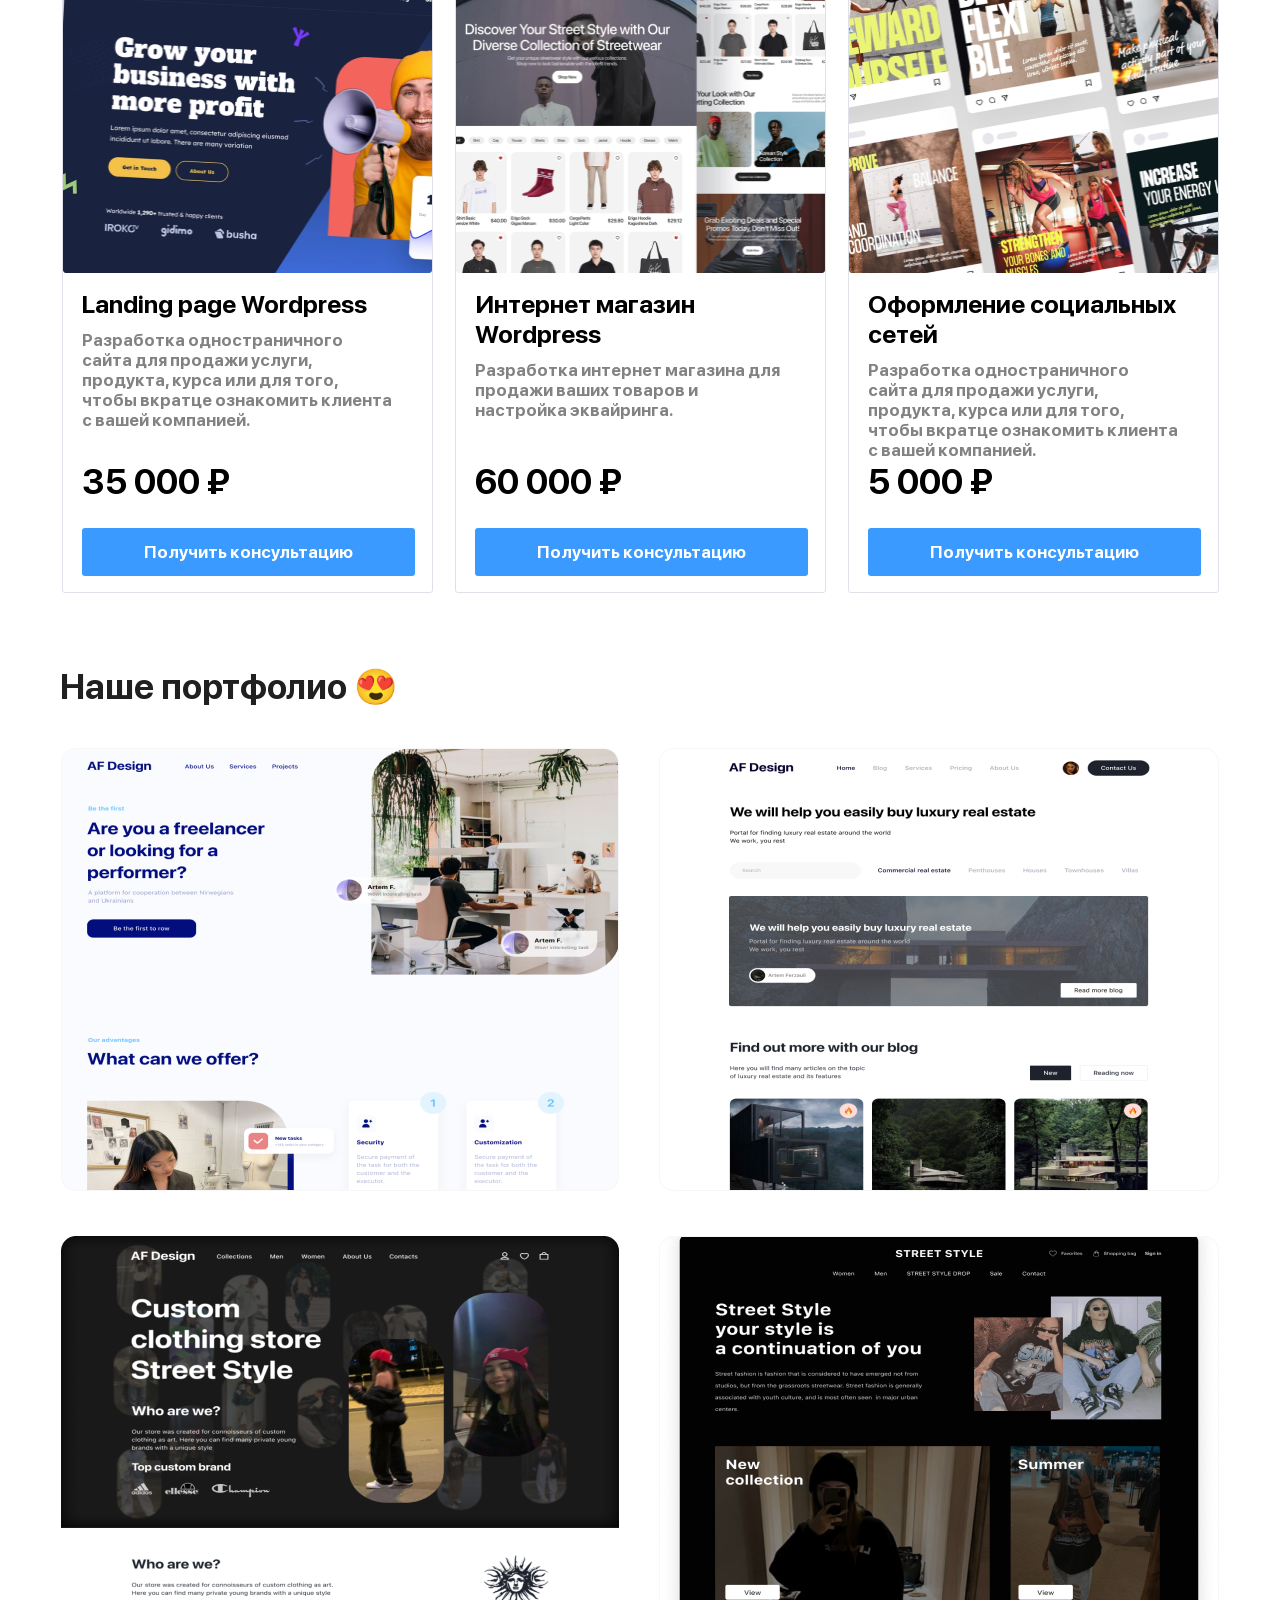
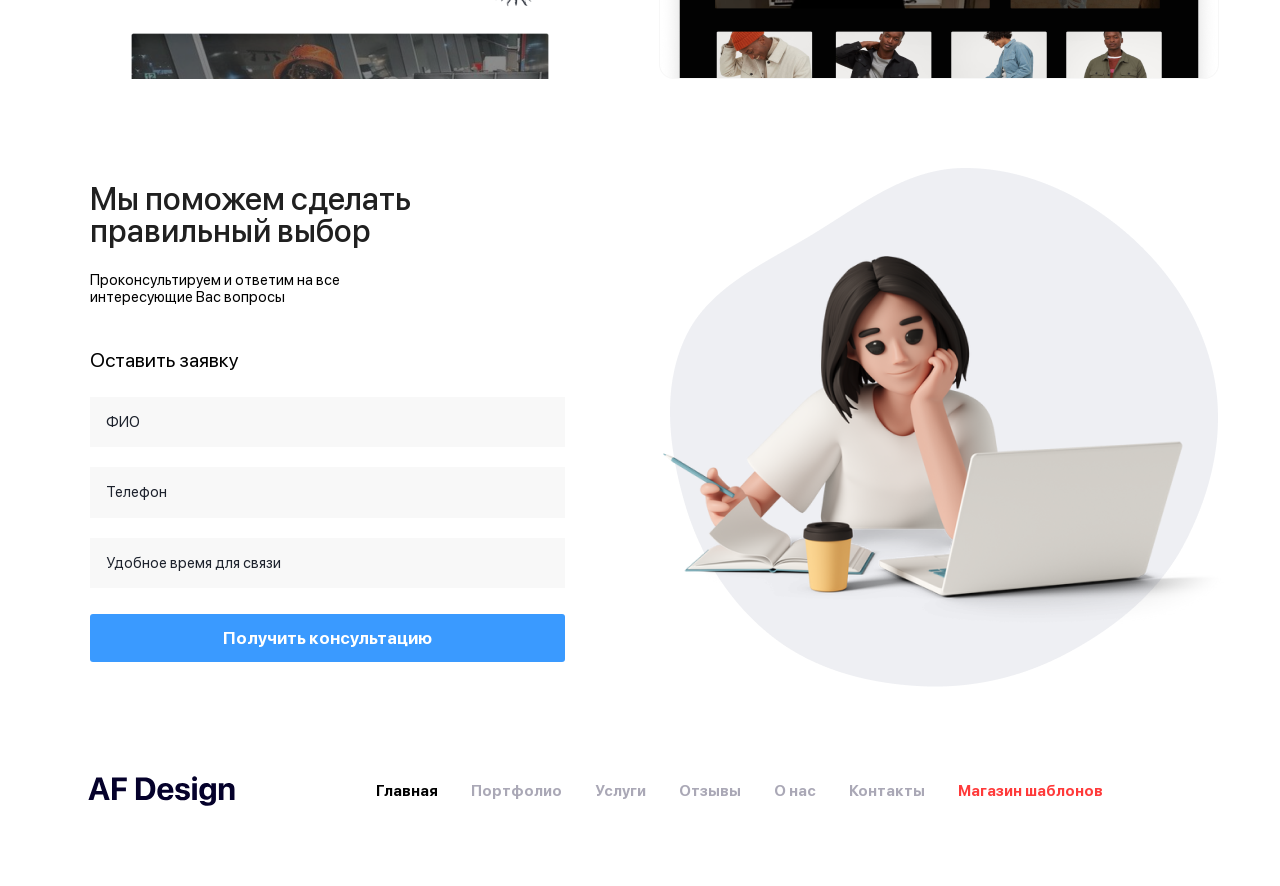
==== commit 15c7d38c: "Фиксированное меню" ====
--- a/index.html
+++ b/index.html
@@ -14,7 +14,7 @@
 </head>
 
 <body>
-  <section class="header">
+  <header class="header fixed-top" id="main">
     <div class="container header__container">
 
       <div class="header__nav-wrap">
@@ -32,7 +32,7 @@
         <nav class="header__nav nav">
           <ul class="nav__list">
             <li class="nav__item">
-              <a class="nav__item-link" href="#hero">Главная</a>
+              <a class="nav__item-link" href="#main">Главная</a>
             </li>
             <li class="nav__item">
               <a class="nav__item-link" href="#portfolio">Портфолио</a>
@@ -47,7 +47,7 @@
               <a class="nav__item-link" href="#">О нас</a>
             </li>
             <li class="nav__item">
-              <a class="nav__item-link" href="#">Контакты</a>
+              <a class="nav__item-link" href="#form">Контакты</a>
             </li>
             <li class="nav__item">
               <a class="nav__item-link" href="#">Магазин шаблонов</a>
@@ -58,7 +58,7 @@
       </div>
 
     </div>
-  </section>
+  </header>
 
   <section class="hero" id="hero">
     <div class="container container-hero">
@@ -277,13 +277,13 @@
         <nav class="header__nav nav">
           <ul class="nav__list">
             <li class="nav__item">
-              <a class="nav__item-link" href="#">Главная</a>
-            </li>
-            <li class="nav__item">
-              <a class="nav__item-link" href="#">Портфолио</a>
-            </li>
-            <li class="nav__item">
-              <a class="nav__item-link" href="#">Услуги</a>
+              <a class="nav__item-link" href="#main">Главная</a>
+            </li>
+            <li class="nav__item">
+              <a class="nav__item-link" href="#portfolio">Портфолио</a>
+            </li>
+            <li class="nav__item">
+              <a class="nav__item-link" href="#service">Услуги</a>
             </li>
             <li class="nav__item">
               <a class="nav__item-link" href="#">Отзывы</a>
@@ -292,7 +292,7 @@
               <a class="nav__item-link" href="#">О нас</a>
             </li>
             <li class="nav__item">
-              <a class="nav__item-link" href="#">Контакты</a>
+              <a class="nav__item-link" href="#form">Контакты</a>
             </li>
             <li class="nav__item">
               <a class="nav__item-link" href="#">Магазин шаблонов</a>
--- a/css/style.min.css
+++ b/css/style.min.css
@@ -1 +1 @@
-@font-face{font-family:"SFProDisplay";src:local("SFProDisplay Regular"),local("SFProDisplayRegular"),url("../fonts/SFProDisplayRegular.woff2") format("woff2"),url("../fonts/SFProDisplayRegular.woff") format("woff");font-weight:400;font-style:normal;font-display:swap}@font-face{font-family:"SFProDisplay";src:local("SFProDisplay Medium"),local("SFProDisplayMedium"),url("../fonts/SFProDisplayMedium.woff2") format("woff2"),url("../fonts/SFProDisplayMedium.woff") format("woff");font-weight:500;font-style:normal;font-display:swap}@font-face{font-family:"SFProDisplay";src:local("SFProDisplay Bold"),local("SFProDisplayBold"),url("../fonts/SFProDisplayBold.woff2") format("woff2"),url("../fonts/SFProDisplayBold.woff") format("woff");font-weight:700;font-style:normal;font-display:swap}html{-webkit-box-sizing:border-box;box-sizing:border-box}*{-webkit-box-sizing:inherit;box-sizing:inherit}*::before,*::after{-webkit-box-sizing:inherit;box-sizing:inherit}a{color:inherit;text-decoration:none}img,svg{max-width:100%}body{font-family:"SFProDisplay",sans-serif;font-weight:510;min-width:320px}.container{max-width:1190px;padding:0 15px;margin:0 auto}.title-reset{margin:0;padding:0}.descr-reset{margin:0;padding:0}.list-reset{margin:0;padding:0;list-style:none}.nav__list{padding:0;margin:0}.nav__item{list-style:none;padding:0;margin:0}.section-title{font-weight:700;font-size:35px;line-height:48px;color:#202020}.btn{position:relative;display:inline-block;cursor:pointer;color:#fff;outline:none;border:none;background-color:#3a9aff;border-radius:3px;font-weight:510;font-size:17px;line-height:20px;z-index:10;-webkit-transition:outline .3s ease-in-out,background-color .3s ease-in-out;transition:outline .3s ease-in-out,background-color .3s ease-in-out}.btn:focus{outline:2px solid #3b32d4}.btn:hover{background-color:#2272c7}.btn:active{outline:2px solid #4543cf}.header__burger{display:none;position:relative;width:30px;height:30px;background-color:rgba(0,0,0,0);border-radius:5px;border:none;outline:none;cursor:pointer;color:#000}.header__burger-line{position:absolute;width:100%;height:3px;-webkit-transform:translateX(-50%);transform:translateX(-50%);background-color:currentColor;-webkit-transition:-webkit-transform .3s ease-in-out;transition:-webkit-transform .3s ease-in-out;transition:transform .3s ease-in-out;transition:transform .3s ease-in-out, -webkit-transform .3s ease-in-out}.header__burger-line:nth-child(1){top:25%;-webkit-transition:top .3s ease-in-out,-webkit-transform .3s ease-in-out;transition:top .3s ease-in-out,-webkit-transform .3s ease-in-out;transition:transform .3s ease-in-out,top .3s ease-in-out;transition:transform .3s ease-in-out,top .3s ease-in-out,-webkit-transform .3s ease-in-out}.header__burger-line:nth-child(2){width:70%;right:0;top:50%;-webkit-transform:translateY(-50%);transform:translateY(-50%);-webkit-transition:top .3s ease-in-out,-webkit-transform .3s ease-in-out;transition:top .3s ease-in-out,-webkit-transform .3s ease-in-out;transition:transform .3s ease-in-out,top .3s ease-in-out;transition:transform .3s ease-in-out,top .3s ease-in-out,-webkit-transform .3s ease-in-out}.header__burger-line:nth-child(3){bottom:25%;-webkit-transition:bottom .3s ease-in-out,-webkit-transform .3s ease-in-out;transition:bottom .3s ease-in-out,-webkit-transform .3s ease-in-out;transition:transform .3s ease-in-out,bottom .3s ease-in-out;transition:transform .3s ease-in-out,bottom .3s ease-in-out,-webkit-transform .3s ease-in-out}.burger--active .header__burger-line:nth-child(1){top:50%;left:0%;-webkit-transform:rotate(45deg);transform:rotate(45deg);-webkit-transition:top .3s ease-in-out,-webkit-transform .3s ease-in-out;transition:top .3s ease-in-out,-webkit-transform .3s ease-in-out;transition:transform .3s ease-in-out,top .3s ease-in-out;transition:transform .3s ease-in-out,top .3s ease-in-out,-webkit-transform .3s ease-in-out}.burger--active .header__burger-line:nth-child(2){top:50%;left:15%;-webkit-transform:rotate(-45deg);transform:rotate(-45deg);opacity:0;-webkit-transition:top .3s ease-in-out,opacity .4s ease-in-out,-webkit-transform .3s ease-in-out;transition:top .3s ease-in-out,opacity .4s ease-in-out,-webkit-transform .3s ease-in-out;transition:transform .3s ease-in-out,top .3s ease-in-out,opacity .4s ease-in-out;transition:transform .3s ease-in-out,top .3s ease-in-out,opacity .4s ease-in-out,-webkit-transform .3s ease-in-out}.burger--active .header__burger-line:nth-child(3){top:50%;left:0%;-webkit-transform:rotate(-45deg);transform:rotate(-45deg);-webkit-transition:bottom .3s ease-in-out,-webkit-transform .3s ease-in-out;transition:bottom .3s ease-in-out,-webkit-transform .3s ease-in-out;transition:transform .3s ease-in-out,bottom .3s ease-in-out;transition:transform .3s ease-in-out,bottom .3s ease-in-out,-webkit-transform .3s ease-in-out}.header{padding-top:42px;padding-bottom:21px}.header__nav-wrap{display:-webkit-box;display:-ms-flexbox;display:flex;-webkit-box-align:center;-ms-flex-align:center;align-items:center}.header__logo-link{position:relative;display:-webkit-box;display:-ms-flexbox;display:flex;outline:none;margin-right:154px;z-index:110}.nav__list{display:-webkit-box;display:-ms-flexbox;display:flex}.nav__item:not(:last-child){margin-right:33px}.nav__item-link{position:relative;font-size:15px;font-weight:510;line-height:18px;color:#aaa8b6;outline:none}.nav__item:first-child .nav__item-link{color:#000}.nav__item:last-child .nav__item-link{color:#ff3a3a}.nav__item-link::after{content:" ";position:absolute;width:100%;height:2px;left:0;bottom:-7px;background-color:#aaa8b6;-webkit-transform:scaleX(0);transform:scaleX(0);-webkit-transition:background-color .3s ease-in-out,-webkit-transform .3s ease-in-out;transition:background-color .3s ease-in-out,-webkit-transform .3s ease-in-out;transition:transform .3s ease-in-out,background-color .3s ease-in-out;transition:transform .3s ease-in-out,background-color .3s ease-in-out,-webkit-transform .3s ease-in-out}.nav__item-link:focus::after{-webkit-transform:scaleX(100%);transform:scaleX(100%)}.nav__item-link:hover::after{-webkit-transform:scaleX(100%);transform:scaleX(100%)}.nav__item-link:active::after{-webkit-transform:scaleX(100%);transform:scaleX(100%);background-color:#ff3a3a}@media(max-width: 1024px){.header__logo-link{margin-right:0}.header__nav-wrap{-webkit-box-pack:justify;-ms-flex-pack:justify;justify-content:space-between}}@media(max-width: 900px){.header__burger{display:block;z-index:110}.header__nav{position:absolute;right:0;top:0;width:100%;height:100vh;padding:30px;padding-top:150px;background-color:#fff;-webkit-box-shadow:0 0 25px #888;box-shadow:0 0 25px #888;overflow-y:auto;-webkit-transform:translateY(-120%);transform:translateY(-120%);visibility:hidden;z-index:100;-webkit-transition:-webkit-transform .3s ease-in-out;transition:-webkit-transform .3s ease-in-out;transition:transform .3s ease-in-out;transition:transform .3s ease-in-out, -webkit-transform .3s ease-in-out}.header__nav .nav__list{-webkit-box-orient:vertical;-webkit-box-direction:normal;-ms-flex-direction:column;flex-direction:column;-webkit-box-pack:start;-ms-flex-pack:start;justify-content:flex-start;text-align:center}.header__nav--active{visibility:visible;opacity:1;-webkit-transform:none;transform:none}.stop-scroll{overflow:hidden}.nav__item{margin-right:0}.nav__item:not(:last-child){margin-right:0;margin-bottom:50px}.header__burger{display:block}}.hero{padding-top:30px;padding-bottom:13px}.container-hero{display:-webkit-box;display:-ms-flexbox;display:flex}.hero__img{background-image:url("../img/hero-img.png");background-position:center right;background-size:contain;background-repeat:no-repeat}.hero__left{width:60%}.hero__right{width:100%}.hero__title{max-width:500px;padding-top:31px;margin-bottom:28px}.hero__subtitle{margin-bottom:59px;line-height:48px;color:#3a9aff}.hero__btn-wrap{width:100%;display:-webkit-box;display:-ms-flexbox;display:flex;-webkit-box-align:center;-ms-flex-align:center;align-items:center;margin-bottom:38px}.hero__btn{display:block;width:344px;min-height:80px;padding:28px 40px;margin-right:25px;background:linear-gradient(266.96deg, #25A3FF 0%, #6D84FF 97.16%);border:none;border-radius:15px;text-align:center;font-weight:500;font-size:24px;line-height:24px;color:#fff;outline:none}.hero__btn::before{content:"";display:block;opacity:0;position:absolute;top:0;left:0;width:100%;height:100%;background:linear-gradient(266.96deg, #25A3FF 0%, #6D84FF 1.16%);border-radius:15px;-webkit-transition:opacity .5s ease-in-out;transition:opacity .5s ease-in-out;z-index:-1000}.hero__btn:hover::before{opacity:1}.hero__btn-text{width:232px;min-height:60px;font-weight:400;font-size:16px;line-height:20px}.hero__btn-text span{color:#ff5631}@media(max-width: 800px){.hero__right{display:none}.container-hero{-webkit-box-pack:center;-ms-flex-pack:center;justify-content:center}.hero__left{width:100%;text-align:center}.hero__title{max-width:100%}.hero__btn-wrap{-webkit-box-pack:center;-ms-flex-pack:center;justify-content:center}}@media(max-width: 600px){.hero__btn-text{display:none}.section-title{font-size:25px}.hero__title{margin-bottom:10px}.hero__subtitle{margin-bottom:28px}.hero__btn{margin-right:0;width:100%}}@media(max-width: 428px){.hero__subtitle{font-size:20px}.hero__btn-wrap{margin-bottom:0}}.reason{padding-top:15px;padding-bottom:35px}.reason__title{margin-bottom:25px;font-weight:700;font-size:25px;line-height:48px;color:#1d222d}.reason__list{display:-webkit-box;display:-ms-flexbox;display:flex;-webkit-box-align:center;-ms-flex-align:center;align-items:center;-ms-flex-wrap:wrap;flex-wrap:wrap}.reason__item{display:-webkit-box;display:-ms-flexbox;display:flex;-webkit-box-pack:center;-ms-flex-pack:center;justify-content:center;-webkit-box-align:center;-ms-flex-align:center;align-items:center}.reason__item:not(:last-child){margin-right:54px}.reason__item:nth-child(2){margin-right:20px}.reason__item:nth-child(1) .reason__img-block{background-image:url(../icons/reasons/reasons-1.png);background-color:#feddd6}.reason__item:nth-child(2) .reason__img-block{background-image:url(../icons/reasons/reasons-2.png);background-color:#d6f2fe}.reason__item:nth-child(3) .reason__img-block{background-image:url(../icons/reasons/reasons-3.png);background-color:#fbfed6}.reason__img-block{width:74px;height:74px;padding:13px 20px;margin-right:15px;border-radius:100%;background-position:center center;background-size:35px 48px;background-repeat:no-repeat}.reason__descr{max-width:250px;font-weight:700;font-size:17px;line-height:25px;color:#1d222d}.reason__item:nth-child(1) .reason__descr{max-width:250px}.reason__item:nth-child(2) .reason__descr{max-width:160px}.reason__item:nth-child(3) .reason__descr{max-width:220px}@media(max-width: 1024px){.reason__item{margin-bottom:10px}}@media(max-width: 800px){.reason{padding-bottom:20px}.reason__title{text-align:center}.reason__list{width:350px;-webkit-box-pack:start;-ms-flex-pack:start;justify-content:flex-start;margin:0 auto}.reason__item:not(:last-child){margin-right:0}.reason__item{margin-bottom:15px}.reason__descr{max-width:200px}}@media(max-width: 428px){.reason__title{font-size:20px;line-height:30px;text-align:center}.reason__item:nth-child(1) .reason__descr{max-width:200px}.reason__descr{font-size:15px}.reason__list{-webkit-box-pack:center;-ms-flex-pack:center;justify-content:center}.reason__item:not(:last-child){margin-right:0}.reason__item:nth-child(1) .reason__descr{max-width:200px}.reason__item:nth-child(2) .reason__descr{max-width:200px}.reason__item:nth-child(3) .reason__descr{max-width:200px}.reason__item{margin-bottom:15px}}.service{padding-top:35px;padding-bottom:35px}.service__title{margin-bottom:38px}.service__list{display:-webkit-box;display:-ms-flexbox;display:flex;-webkit-box-pack:center;-ms-flex-pack:center;justify-content:center;-ms-flex-wrap:wrap;flex-wrap:wrap;gap:55px 22px}.service__item{display:-webkit-box;display:-ms-flexbox;display:flex;-webkit-box-orient:vertical;-webkit-box-direction:normal;-ms-flex-direction:column;flex-direction:column;width:371px;min-height:651px;background:#fff;border:1px solid #dfe1e8;border-radius:3px}.service__item-top{-webkit-box-flex:0;-ms-flex:0 0 330px;flex:0 0 330px;position:relative;overflow:hidden}.service__item-bottom{display:-webkit-box;display:-ms-flexbox;display:flex;-webkit-box-orient:vertical;-webkit-box-direction:normal;-ms-flex-direction:column;flex-direction:column;-webkit-box-flex:1;-ms-flex:1 0 auto;flex:1 0 auto;padding:16px 19px}.service__item-img{display:block;height:100%;width:100%}.service__item-decsr{height:50%;padding:16px 19px}.service__item-title{margin-bottom:11px;font-weight:700;font-size:25px;line-height:30px;color:#000}.service__item-text{max-width:310px;font-weight:510;font-size:17px;line-height:20px;color:#828282}.service__item-price{display:block;margin-bottom:25px;margin-top:auto;font-weight:510;font-size:35px;line-height:42px;color:#000}.service__btn{padding:14px 31px;width:333px;min-height:48px;background:#3a9aff;border-radius:3px;border:none}.service__hit{position:absolute;top:13px;right:11px;min-width:137px;height:38px;padding:10px 14px;background:#fff;border-radius:33.3333px;font-weight:510;font-size:15px;line-height:18px;text-align:center;color:#000}@media(max-width: 800px){.service{padding-top:20px}.service__item{min-height:640px}}@media(max-width: 600px){.service__title{text-align:center}.service__item-text{font-size:15px}.service__item-title{font-size:20px}.service__item-price{font-size:30px}}@media(max-width: 428px){.service__item{max-width:300px;min-height:0}.service__btn{max-width:100%;margin:0 auto;font-weight:510;font-size:15px}.service__item-top{-webkit-box-flex:0;-ms-flex:0 0 255px;flex:0 0 255px}.service__item-text{font-weight:510;font-size:15px;margin-bottom:20px}.service__item-price{font-size:25px}}.portfolio{padding-top:35px;padding-bottom:54px}.portfolio__title{margin-bottom:35px}.portfolio__list{display:-webkit-box;display:-ms-flexbox;display:flex;-ms-flex-wrap:wrap;flex-wrap:wrap;-webkit-box-pack:center;-ms-flex-pack:center;justify-content:center;gap:40px}.portfolio__item{overflow:hidden}.portfolio__img{width:100%;height:100%;-o-object-fit:contain;object-fit:contain}@media(max-width: 800px){.portfolio__item{max-width:400px}}@media(max-width: 600px){.portfolio__title{text-align:center}}.form{padding-top:20px;padding-bottom:35px;padding-left:60px}.form-container{display:-webkit-box;display:-ms-flexbox;display:flex}.form__left{width:40.9482758621%;margin-right:98px;margin-bottom:39px;padding-top:28px}.form__right{width:48.5344827586%;background-position:center 13px;background-size:contain;background-repeat:no-repeat}.form__img{background-image:url(../img/form-img.png)}.form__title{max-width:353px;margin-bottom:25px;font-weight:500;font-size:32px;line-height:32px}.form__subtitle{max-width:289px;margin-bottom:42px;font-weight:400;font-size:15px;line-height:17px}.form__wrap-name{margin-bottom:25px;font-weight:400;font-size:20px;line-height:24px}.form__list{display:-webkit-box;display:-ms-flexbox;display:flex;-webkit-box-orient:vertical;-webkit-box-direction:normal;-ms-flex-direction:column;flex-direction:column;margin-bottom:26px}.form__item:not(:last-child){margin-bottom:20px}.form__inputs{width:100%;min-height:50px;padding:16px;border:none;background:#f8f8f8;-webkit-transition:background-color .3s ease-in-out,outline .3s ease-in-out;transition:background-color .3s ease-in-out,outline .3s ease-in-out}.form__inputs:focus-visible{background-color:#eae9e9;outline:0}.form__inputs:hover{background-color:#eae9e9;outline:0}.form__inputs:active{background-color:#eae9e9;outline:0}.form__inputs::-webkit-input-placeholder{font-weight:400;font-size:15px;line-height:18px;color:#1d222d}.form__inputs::-moz-placeholder{font-weight:400;font-size:15px;line-height:18px;color:#1d222d}.form__inputs:-ms-input-placeholder{font-weight:400;font-size:15px;line-height:18px;color:#1d222d}.form__inputs::-ms-input-placeholder{font-weight:400;font-size:15px;line-height:18px;color:#1d222d}.form__inputs::placeholder{font-weight:400;font-size:15px;line-height:18px;color:#1d222d}.form__btn{width:100%;height:48px}@media(max-width: 1024px){.form{padding-left:0}.form__left{width:60%;margin-right:0;margin:0 auto}.form__right{display:none}}@media(max-width: 800px){.form{padding-top:24px}}@media(max-width: 600px){.form__left{width:100%}.form__title{font-size:25px}}@media(max-width: 428px){.form__left{width:100%}}.footer{padding-top:40px;padding-left:55px;padding-bottom:40px;margin-bottom:40px}.footer__logo-link{margin-right:0;margin-right:141px}@media(max-width: 1024px){.footer__logo-link{margin-right:0}}@media(max-width: 900px){.footer{display:none}}/*# sourceMappingURL=style.min.css.map */+@font-face{font-family:"SFProDisplay";src:local("SFProDisplay Regular"),local("SFProDisplayRegular"),url("../fonts/SFProDisplayRegular.woff2") format("woff2"),url("../fonts/SFProDisplayRegular.woff") format("woff");font-weight:400;font-style:normal;font-display:swap}@font-face{font-family:"SFProDisplay";src:local("SFProDisplay Medium"),local("SFProDisplayMedium"),url("../fonts/SFProDisplayMedium.woff2") format("woff2"),url("../fonts/SFProDisplayMedium.woff") format("woff");font-weight:500;font-style:normal;font-display:swap}@font-face{font-family:"SFProDisplay";src:local("SFProDisplay Bold"),local("SFProDisplayBold"),url("../fonts/SFProDisplayBold.woff2") format("woff2"),url("../fonts/SFProDisplayBold.woff") format("woff");font-weight:700;font-style:normal;font-display:swap}html{-webkit-box-sizing:border-box;box-sizing:border-box}*{-webkit-box-sizing:inherit;box-sizing:inherit}*::before,*::after{-webkit-box-sizing:inherit;box-sizing:inherit}a{color:inherit;text-decoration:none}img,svg{max-width:100%}body{font-family:"SFProDisplay",sans-serif;font-weight:510;min-width:320px}.container{max-width:1190px;padding:0 15px;margin:0 auto}.title-reset{margin:0;padding:0}.descr-reset{margin:0;padding:0}.list-reset{margin:0;padding:0;list-style:none}.nav__list{padding:0;margin:0}.nav__item{list-style:none;padding:0;margin:0}.section-title{font-weight:700;font-size:35px;line-height:48px;color:#202020}.btn{position:relative;display:inline-block;cursor:pointer;color:#fff;outline:none;border:none;background-color:#3a9aff;border-radius:3px;font-weight:510;font-size:17px;line-height:20px;z-index:10;-webkit-transition:outline .3s ease-in-out,background-color .3s ease-in-out;transition:outline .3s ease-in-out,background-color .3s ease-in-out}.btn:focus{outline:2px solid #3b32d4}.btn:hover{background-color:#2272c7}.btn:active{outline:2px solid #4543cf}.header__burger{display:none;position:relative;width:30px;height:30px;background-color:rgba(0,0,0,0);border-radius:5px;border:none;outline:none;cursor:pointer;color:#000}.header__burger-line{position:absolute;width:100%;height:3px;-webkit-transform:translateX(-50%);transform:translateX(-50%);background-color:currentColor;-webkit-transition:-webkit-transform .3s ease-in-out;transition:-webkit-transform .3s ease-in-out;transition:transform .3s ease-in-out;transition:transform .3s ease-in-out, -webkit-transform .3s ease-in-out}.header__burger-line:nth-child(1){top:25%;-webkit-transition:top .3s ease-in-out,-webkit-transform .3s ease-in-out;transition:top .3s ease-in-out,-webkit-transform .3s ease-in-out;transition:transform .3s ease-in-out,top .3s ease-in-out;transition:transform .3s ease-in-out,top .3s ease-in-out,-webkit-transform .3s ease-in-out}.header__burger-line:nth-child(2){width:70%;right:0;top:50%;-webkit-transform:translateY(-50%);transform:translateY(-50%);-webkit-transition:top .3s ease-in-out,-webkit-transform .3s ease-in-out;transition:top .3s ease-in-out,-webkit-transform .3s ease-in-out;transition:transform .3s ease-in-out,top .3s ease-in-out;transition:transform .3s ease-in-out,top .3s ease-in-out,-webkit-transform .3s ease-in-out}.header__burger-line:nth-child(3){bottom:25%;-webkit-transition:bottom .3s ease-in-out,-webkit-transform .3s ease-in-out;transition:bottom .3s ease-in-out,-webkit-transform .3s ease-in-out;transition:transform .3s ease-in-out,bottom .3s ease-in-out;transition:transform .3s ease-in-out,bottom .3s ease-in-out,-webkit-transform .3s ease-in-out}.burger--active .header__burger-line:nth-child(1){top:50%;left:0%;-webkit-transform:rotate(45deg);transform:rotate(45deg);-webkit-transition:top .3s ease-in-out,-webkit-transform .3s ease-in-out;transition:top .3s ease-in-out,-webkit-transform .3s ease-in-out;transition:transform .3s ease-in-out,top .3s ease-in-out;transition:transform .3s ease-in-out,top .3s ease-in-out,-webkit-transform .3s ease-in-out}.burger--active .header__burger-line:nth-child(2){top:50%;left:15%;-webkit-transform:rotate(-45deg);transform:rotate(-45deg);opacity:0;-webkit-transition:top .3s ease-in-out,opacity .4s ease-in-out,-webkit-transform .3s ease-in-out;transition:top .3s ease-in-out,opacity .4s ease-in-out,-webkit-transform .3s ease-in-out;transition:transform .3s ease-in-out,top .3s ease-in-out,opacity .4s ease-in-out;transition:transform .3s ease-in-out,top .3s ease-in-out,opacity .4s ease-in-out,-webkit-transform .3s ease-in-out}.burger--active .header__burger-line:nth-child(3){top:50%;left:0%;-webkit-transform:rotate(-45deg);transform:rotate(-45deg);-webkit-transition:bottom .3s ease-in-out,-webkit-transform .3s ease-in-out;transition:bottom .3s ease-in-out,-webkit-transform .3s ease-in-out;transition:transform .3s ease-in-out,bottom .3s ease-in-out;transition:transform .3s ease-in-out,bottom .3s ease-in-out,-webkit-transform .3s ease-in-out}.header{padding-top:42px;padding-bottom:21px;background-color:#fff}.header__nav-wrap{display:-webkit-box;display:-ms-flexbox;display:flex;-webkit-box-align:center;-ms-flex-align:center;align-items:center}.header__logo-link{position:relative;display:-webkit-box;display:-ms-flexbox;display:flex;outline:none;margin-right:154px;z-index:110}.nav__list{display:-webkit-box;display:-ms-flexbox;display:flex}.nav__item:not(:last-child){margin-right:33px}.nav__item-link{position:relative;font-size:15px;font-weight:510;line-height:18px;color:#aaa8b6;outline:none}.nav__item:first-child .nav__item-link{color:#000}.nav__item:last-child .nav__item-link{color:#ff3a3a}.nav__item-link::after{content:" ";position:absolute;width:100%;height:2px;left:0;bottom:-7px;background-color:#aaa8b6;-webkit-transform:scaleX(0);transform:scaleX(0);-webkit-transition:background-color .3s ease-in-out,-webkit-transform .3s ease-in-out;transition:background-color .3s ease-in-out,-webkit-transform .3s ease-in-out;transition:transform .3s ease-in-out,background-color .3s ease-in-out;transition:transform .3s ease-in-out,background-color .3s ease-in-out,-webkit-transform .3s ease-in-out}.nav__item-link:focus::after{-webkit-transform:scaleX(100%);transform:scaleX(100%)}.nav__item-link:hover::after{-webkit-transform:scaleX(100%);transform:scaleX(100%)}.nav__item-link:active::after{-webkit-transform:scaleX(100%);transform:scaleX(100%);background-color:#ff3a3a}.fixed-top{position:fixed;top:0;right:0;left:0;z-index:1030}@media(max-width: 1024px){.header__logo-link{margin-right:0}.header__nav-wrap{-webkit-box-pack:justify;-ms-flex-pack:justify;justify-content:space-between}}@media(max-width: 900px){.header__burger{display:block;z-index:110}.header__nav{position:absolute;right:0;top:0;width:100%;height:100vh;display:-webkit-box;display:-ms-flexbox;display:flex;-webkit-box-pack:center;-ms-flex-pack:center;justify-content:center;padding:30px;padding-top:150px;background-color:#fff;-webkit-box-shadow:0 0 25px #888;box-shadow:0 0 25px #888;overflow-y:auto;-webkit-transform:translateY(-120%);transform:translateY(-120%);visibility:hidden;z-index:100;-webkit-transition:-webkit-transform .3s ease-in-out;transition:-webkit-transform .3s ease-in-out;transition:transform .3s ease-in-out;transition:transform .3s ease-in-out, -webkit-transform .3s ease-in-out}.header__nav .nav__list{-webkit-box-orient:vertical;-webkit-box-direction:normal;-ms-flex-direction:column;flex-direction:column;-webkit-box-pack:start;-ms-flex-pack:start;justify-content:flex-start;text-align:center}.header__nav--active{visibility:visible;opacity:1;-webkit-transform:none;transform:none}.stop-scroll{overflow:hidden}.nav__item{margin-right:0}.nav__item:not(:last-child){margin-right:0;margin-bottom:50px}.header__burger{display:block}}.hero{padding-top:125px;padding-bottom:13px}.container-hero{display:-webkit-box;display:-ms-flexbox;display:flex}.hero__img{background-image:url("../img/hero-img.png");background-position:center right;background-size:contain;background-repeat:no-repeat}.hero__left{width:60%}.hero__right{width:100%}.hero__title{max-width:500px;padding-top:31px;margin-bottom:28px}.hero__subtitle{margin-bottom:59px;line-height:48px;color:#3a9aff}.hero__btn-wrap{width:100%;display:-webkit-box;display:-ms-flexbox;display:flex;-webkit-box-align:center;-ms-flex-align:center;align-items:center;margin-bottom:38px}.hero__btn{display:block;width:344px;min-height:80px;padding:28px 40px;margin-right:25px;background:linear-gradient(266.96deg, #25A3FF 0%, #6D84FF 97.16%);border:none;border-radius:15px;text-align:center;font-weight:500;font-size:24px;line-height:24px;color:#fff;outline:none}.hero__btn::before{content:"";display:block;opacity:0;position:absolute;top:0;left:0;width:100%;height:100%;background:linear-gradient(266.96deg, #25A3FF 0%, #6D84FF 1.16%);border-radius:15px;-webkit-transition:opacity .5s ease-in-out;transition:opacity .5s ease-in-out;z-index:-1000}.hero__btn:hover::before{opacity:1}.hero__btn-text{width:232px;min-height:60px;font-weight:400;font-size:16px;line-height:20px}.hero__btn-text span{color:#ff5631}@media(max-width: 800px){.hero__right{display:none}.container-hero{-webkit-box-pack:center;-ms-flex-pack:center;justify-content:center}.hero__left{width:100%;text-align:center}.hero__title{max-width:100%}.hero__btn-wrap{-webkit-box-pack:center;-ms-flex-pack:center;justify-content:center}}@media(max-width: 600px){.hero__btn-text{display:none}.section-title{font-size:25px}.hero__title{margin-bottom:10px}.hero__subtitle{margin-bottom:28px}.hero__btn{margin-right:0;width:100%}}@media(max-width: 428px){.hero__subtitle{font-size:20px}.hero__btn-wrap{margin-bottom:0}}.reason{padding-top:15px;padding-bottom:35px}.reason__title{margin-bottom:25px;font-weight:700;font-size:25px;line-height:48px;color:#1d222d}.reason__list{display:-webkit-box;display:-ms-flexbox;display:flex;-webkit-box-align:center;-ms-flex-align:center;align-items:center;-ms-flex-wrap:wrap;flex-wrap:wrap}.reason__item{display:-webkit-box;display:-ms-flexbox;display:flex;-webkit-box-pack:center;-ms-flex-pack:center;justify-content:center;-webkit-box-align:center;-ms-flex-align:center;align-items:center}.reason__item:not(:last-child){margin-right:54px}.reason__item:nth-child(2){margin-right:20px}.reason__item:nth-child(1) .reason__img-block{background-image:url(../icons/reasons/reasons-1.png);background-color:#feddd6}.reason__item:nth-child(2) .reason__img-block{background-image:url(../icons/reasons/reasons-2.png);background-color:#d6f2fe}.reason__item:nth-child(3) .reason__img-block{background-image:url(../icons/reasons/reasons-3.png);background-color:#fbfed6}.reason__img-block{width:74px;height:74px;padding:13px 20px;margin-right:15px;border-radius:100%;background-position:center center;background-size:35px 48px;background-repeat:no-repeat}.reason__descr{max-width:250px;font-weight:700;font-size:17px;line-height:25px;color:#1d222d}.reason__item:nth-child(1) .reason__descr{max-width:250px}.reason__item:nth-child(2) .reason__descr{max-width:160px}.reason__item:nth-child(3) .reason__descr{max-width:220px}@media(max-width: 1024px){.reason__item{margin-bottom:10px}}@media(max-width: 800px){.reason{padding-bottom:20px}.reason__title{text-align:center}.reason__list{width:350px;-webkit-box-pack:start;-ms-flex-pack:start;justify-content:flex-start;margin:0 auto}.reason__item:not(:last-child){margin-right:0}.reason__item{margin-bottom:15px}.reason__descr{max-width:200px}}@media(max-width: 428px){.reason__title{font-size:20px;line-height:30px;text-align:center}.reason__item:nth-child(1) .reason__descr{max-width:200px}.reason__descr{font-size:15px}.reason__list{-webkit-box-pack:center;-ms-flex-pack:center;justify-content:center}.reason__item:not(:last-child){margin-right:0}.reason__item:nth-child(1) .reason__descr{max-width:200px}.reason__item:nth-child(2) .reason__descr{max-width:200px}.reason__item:nth-child(3) .reason__descr{max-width:200px}.reason__item{margin-bottom:15px}}.service{padding-top:35px;padding-bottom:35px}.service__title{margin-bottom:38px}.service__list{display:-webkit-box;display:-ms-flexbox;display:flex;-webkit-box-pack:center;-ms-flex-pack:center;justify-content:center;-ms-flex-wrap:wrap;flex-wrap:wrap;gap:55px 22px}.service__item{display:-webkit-box;display:-ms-flexbox;display:flex;-webkit-box-orient:vertical;-webkit-box-direction:normal;-ms-flex-direction:column;flex-direction:column;width:371px;min-height:651px;background:#fff;border:1px solid #dfe1e8;border-radius:3px}.service__item-top{-webkit-box-flex:0;-ms-flex:0 0 330px;flex:0 0 330px;position:relative;overflow:hidden}.service__item-bottom{display:-webkit-box;display:-ms-flexbox;display:flex;-webkit-box-orient:vertical;-webkit-box-direction:normal;-ms-flex-direction:column;flex-direction:column;-webkit-box-flex:1;-ms-flex:1 0 auto;flex:1 0 auto;padding:16px 19px}.service__item-img{display:block;height:100%;width:100%}.service__item-decsr{height:50%;padding:16px 19px}.service__item-title{margin-bottom:11px;font-weight:700;font-size:25px;line-height:30px;color:#000}.service__item-text{max-width:310px;font-weight:510;font-size:17px;line-height:20px;color:#828282}.service__item-price{display:block;margin-bottom:25px;margin-top:auto;font-weight:510;font-size:35px;line-height:42px;color:#000}.service__btn{padding:14px 31px;width:333px;min-height:48px;background:#3a9aff;border-radius:3px;border:none}.service__hit{position:absolute;top:13px;right:11px;min-width:137px;height:38px;padding:10px 14px;background:#fff;border-radius:33.3333px;font-weight:510;font-size:15px;line-height:18px;text-align:center;color:#000}@media(max-width: 800px){.service{padding-top:20px}.service__item{min-height:640px}}@media(max-width: 600px){.service__title{text-align:center}.service__item-text{font-size:15px}.service__item-title{font-size:20px}.service__item-price{font-size:30px}}@media(max-width: 428px){.service__item{max-width:300px;min-height:0}.service__btn{max-width:100%;margin:0 auto;font-weight:510;font-size:15px}.service__item-top{-webkit-box-flex:0;-ms-flex:0 0 255px;flex:0 0 255px}.service__item-text{font-weight:510;font-size:15px;margin-bottom:20px}.service__item-price{font-size:25px}}.portfolio{padding-top:35px;padding-bottom:54px}.portfolio__title{margin-bottom:35px}.portfolio__list{display:-webkit-box;display:-ms-flexbox;display:flex;-ms-flex-wrap:wrap;flex-wrap:wrap;-webkit-box-pack:center;-ms-flex-pack:center;justify-content:center;gap:40px}.portfolio__item{overflow:hidden}.portfolio__img{width:100%;height:100%;-o-object-fit:contain;object-fit:contain}@media(max-width: 800px){.portfolio__item{max-width:400px}}@media(max-width: 600px){.portfolio__title{text-align:center}}.form{padding-top:20px;padding-bottom:35px;padding-left:60px}.form-container{display:-webkit-box;display:-ms-flexbox;display:flex}.form__left{width:40.9482758621%;margin-right:98px;margin-bottom:39px;padding-top:28px}.form__right{width:48.5344827586%;background-position:center 13px;background-size:contain;background-repeat:no-repeat}.form__img{background-image:url(../img/form-img.png)}.form__title{max-width:353px;margin-bottom:25px;font-weight:500;font-size:32px;line-height:32px}.form__subtitle{max-width:289px;margin-bottom:42px;font-weight:400;font-size:15px;line-height:17px}.form__wrap-name{margin-bottom:25px;font-weight:400;font-size:20px;line-height:24px}.form__list{display:-webkit-box;display:-ms-flexbox;display:flex;-webkit-box-orient:vertical;-webkit-box-direction:normal;-ms-flex-direction:column;flex-direction:column;margin-bottom:26px}.form__item:not(:last-child){margin-bottom:20px}.form__inputs{width:100%;min-height:50px;padding:16px;border:none;background:#f8f8f8;-webkit-transition:background-color .3s ease-in-out,outline .3s ease-in-out;transition:background-color .3s ease-in-out,outline .3s ease-in-out}.form__inputs:focus-visible{background-color:#eae9e9;outline:0}.form__inputs:hover{background-color:#eae9e9;outline:0}.form__inputs:active{background-color:#eae9e9;outline:0}.form__inputs::-webkit-input-placeholder{font-weight:400;font-size:15px;line-height:18px;color:#1d222d}.form__inputs::-moz-placeholder{font-weight:400;font-size:15px;line-height:18px;color:#1d222d}.form__inputs:-ms-input-placeholder{font-weight:400;font-size:15px;line-height:18px;color:#1d222d}.form__inputs::-ms-input-placeholder{font-weight:400;font-size:15px;line-height:18px;color:#1d222d}.form__inputs::placeholder{font-weight:400;font-size:15px;line-height:18px;color:#1d222d}.form__btn{width:100%;height:48px}@media(max-width: 1024px){.form{padding-left:0}.form__left{width:60%;margin-right:0;margin:0 auto}.form__right{display:none}}@media(max-width: 800px){.form{padding-top:24px}}@media(max-width: 600px){.form__left{width:100%}.form__title{font-size:25px}}@media(max-width: 428px){.form__left{width:100%}}.footer{padding-top:40px;padding-left:55px;padding-bottom:40px;margin-bottom:40px}.footer__logo-link{margin-right:0;margin-right:141px}@media(max-width: 1024px){.footer__logo-link{margin-right:0}}@media(max-width: 900px){.footer{display:none}}/*# sourceMappingURL=style.min.css.map */
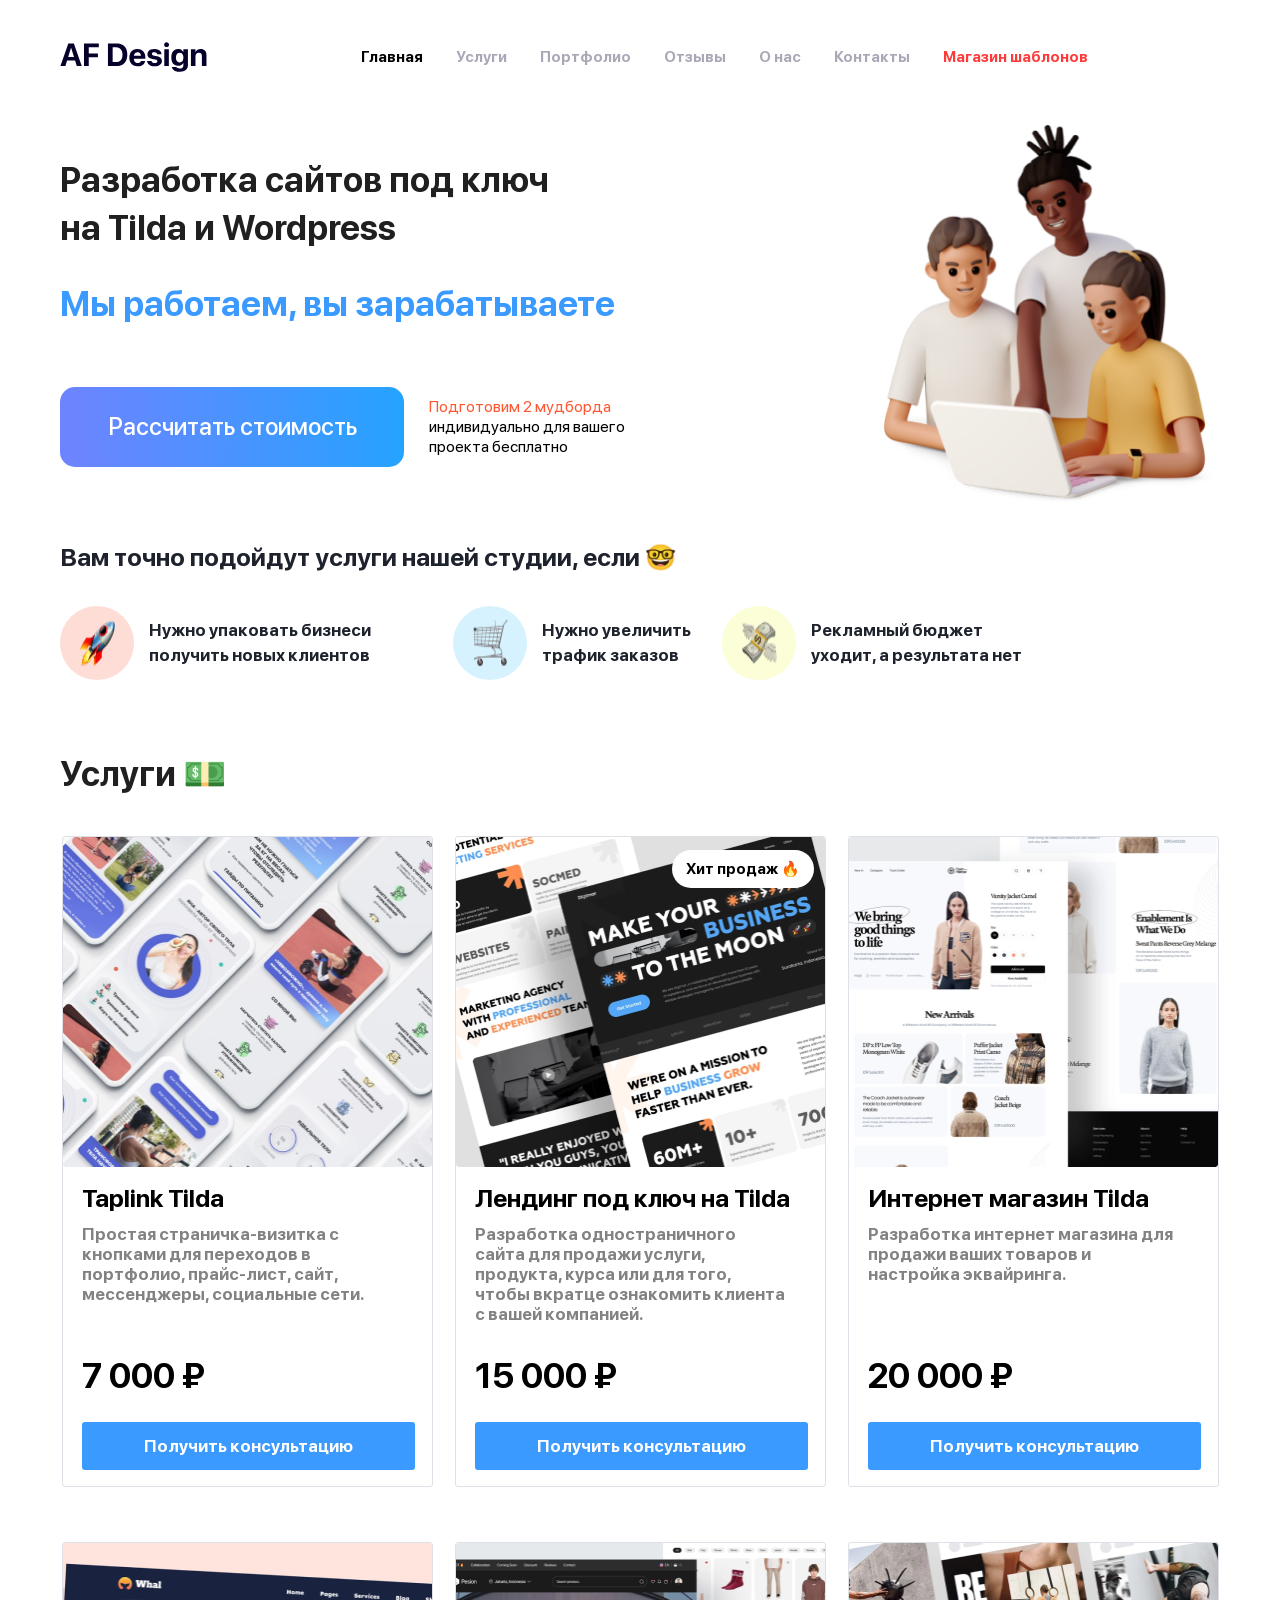
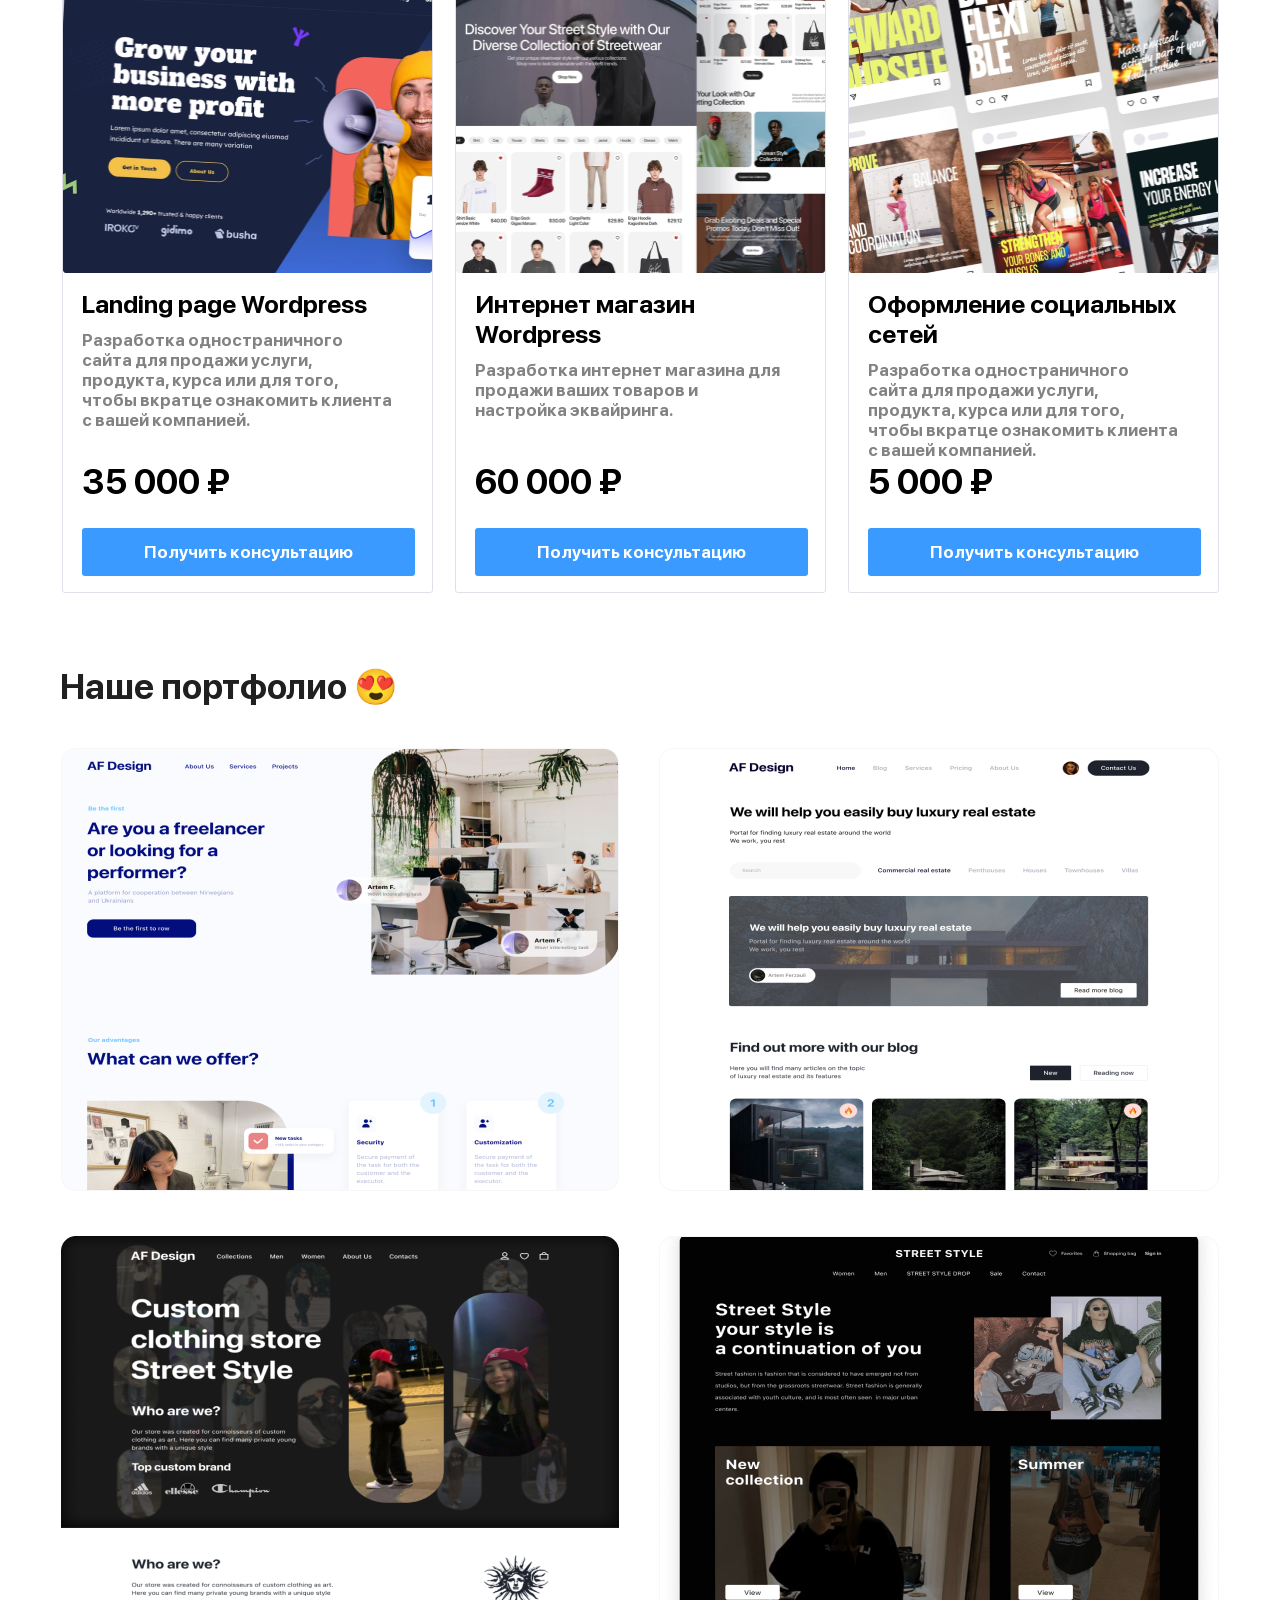
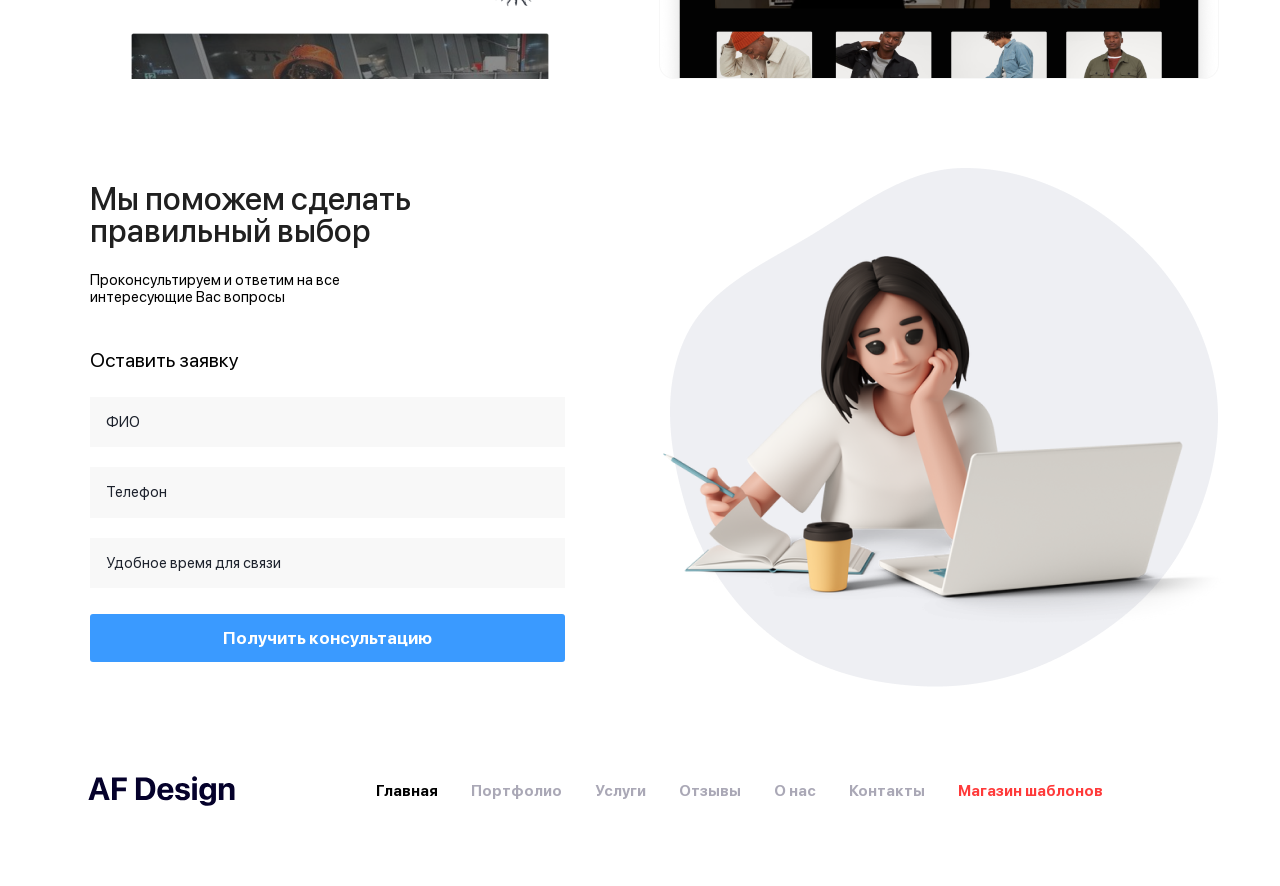
==== commit 7dd4e981: "correcting" ====
--- a/index.html
+++ b/index.html
@@ -14,7 +14,8 @@
 </head>
 
 <body>
-  <header class="header fixed-top" id="main">
+  <span id="main"></span>
+  <header class="header fixed-top">
     <div class="container header__container">
 
       <div class="header__nav-wrap">
@@ -35,10 +36,10 @@
               <a class="nav__item-link" href="#main">Главная</a>
             </li>
             <li class="nav__item">
+              <a class="nav__item-link" href="#service">Услуги</a>
+            </li>
+            <li class="nav__item">
               <a class="nav__item-link" href="#portfolio">Портфолио</a>
-            </li>
-            <li class="nav__item">
-              <a class="nav__item-link" href="#service">Услуги</a>
             </li>
             <li class="nav__item">
               <a class="nav__item-link" href="#">Отзывы</a>
